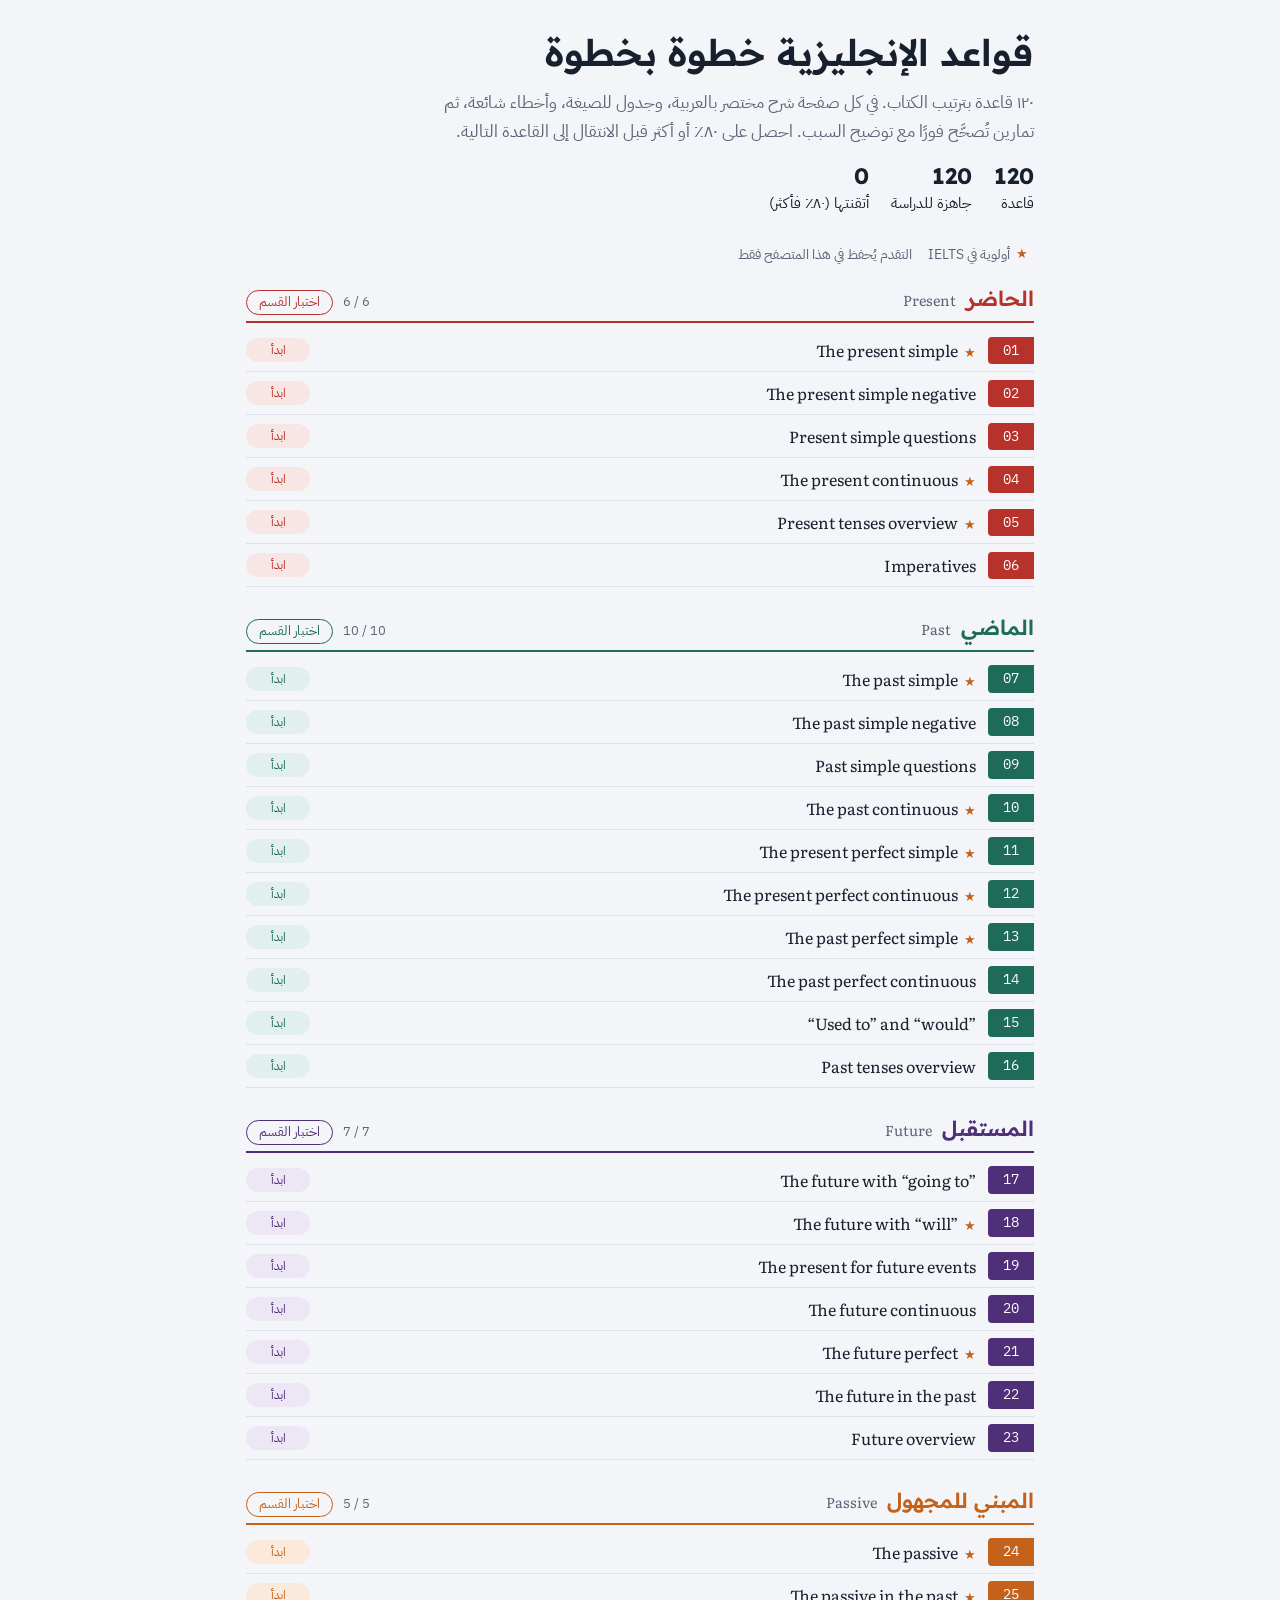
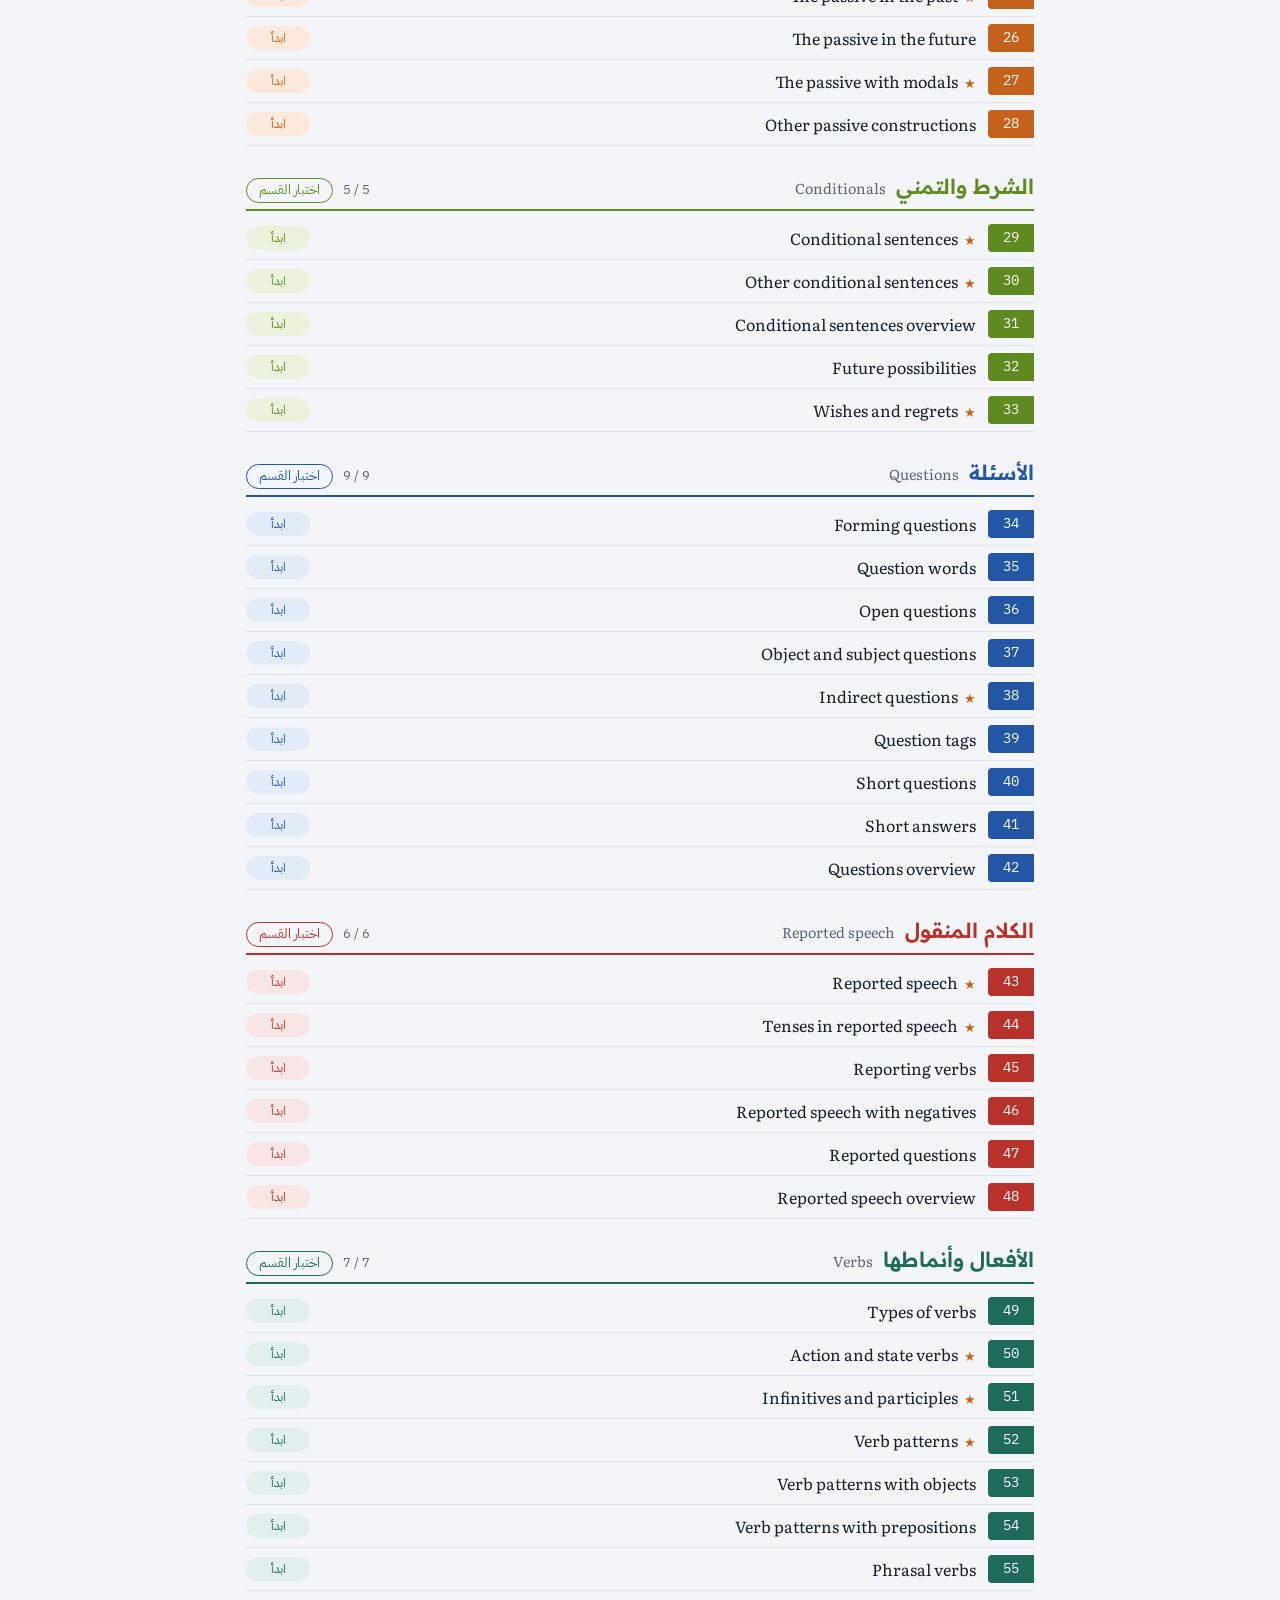
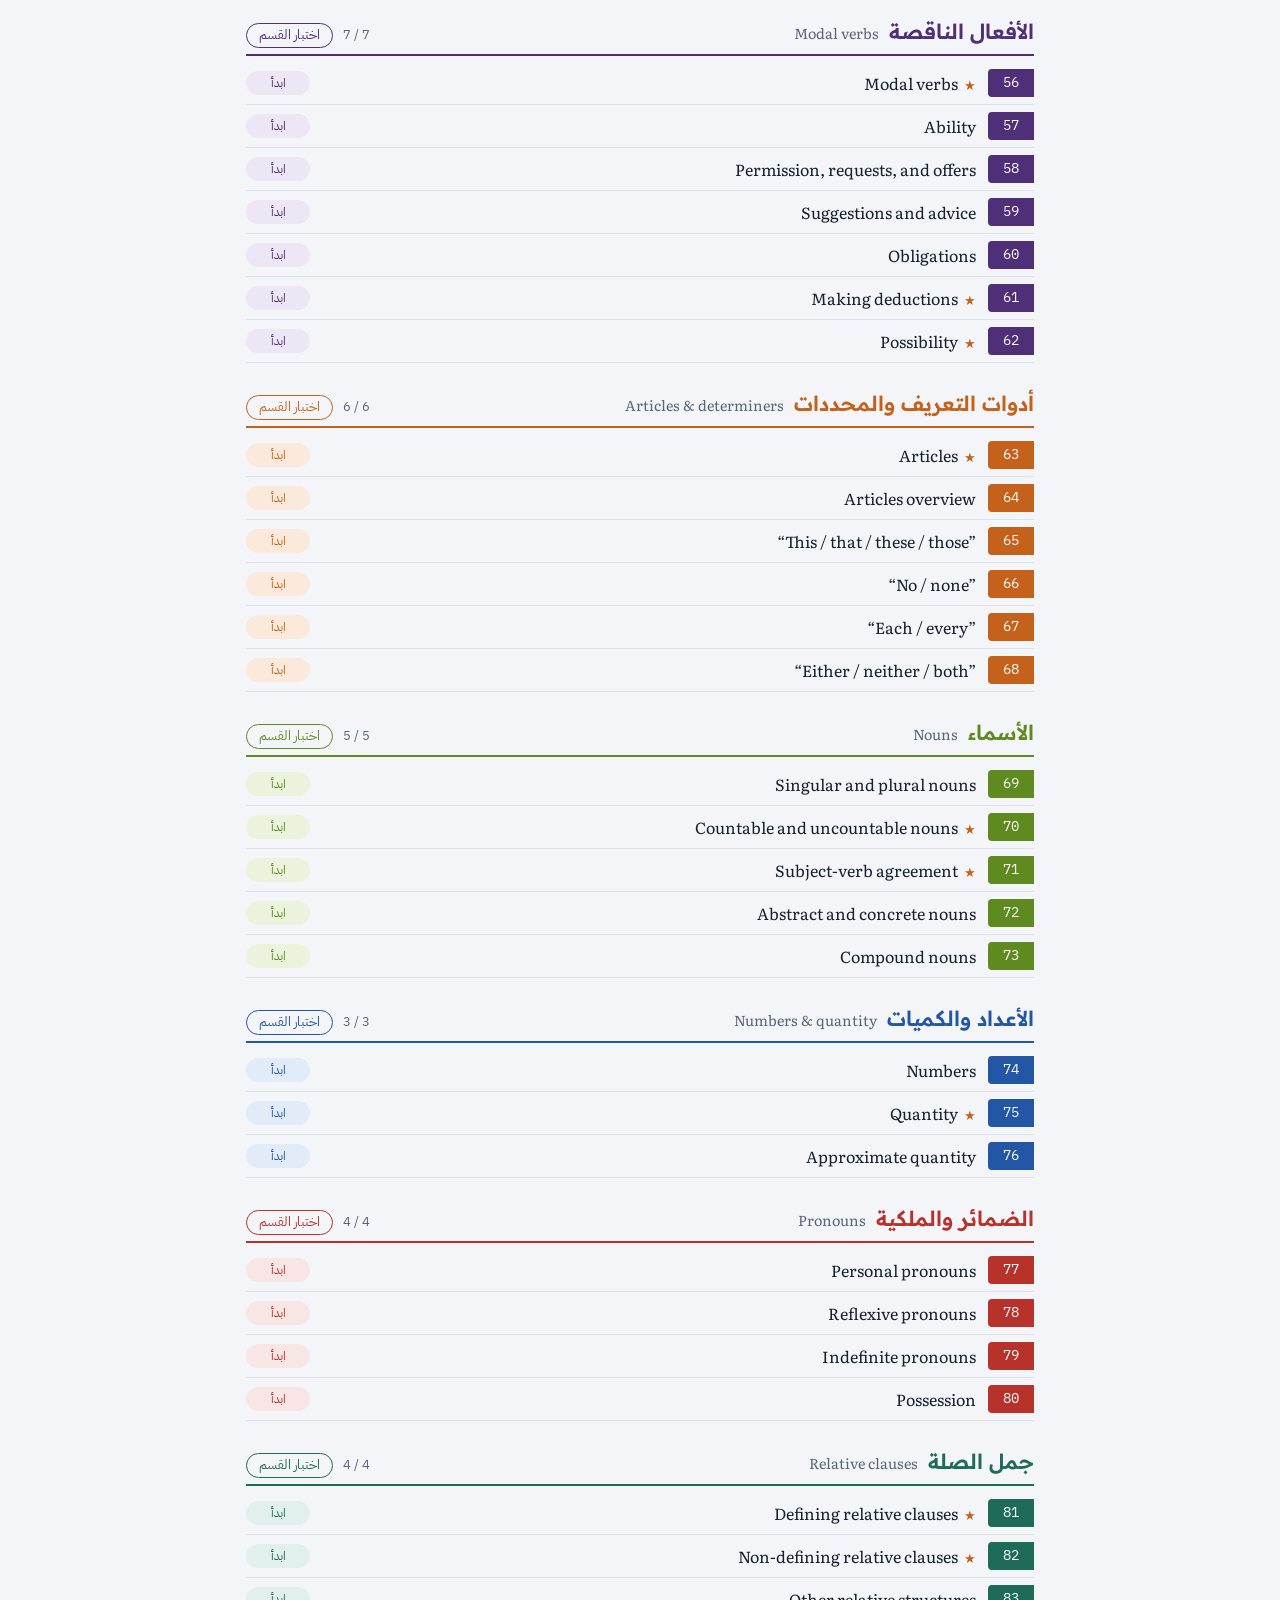
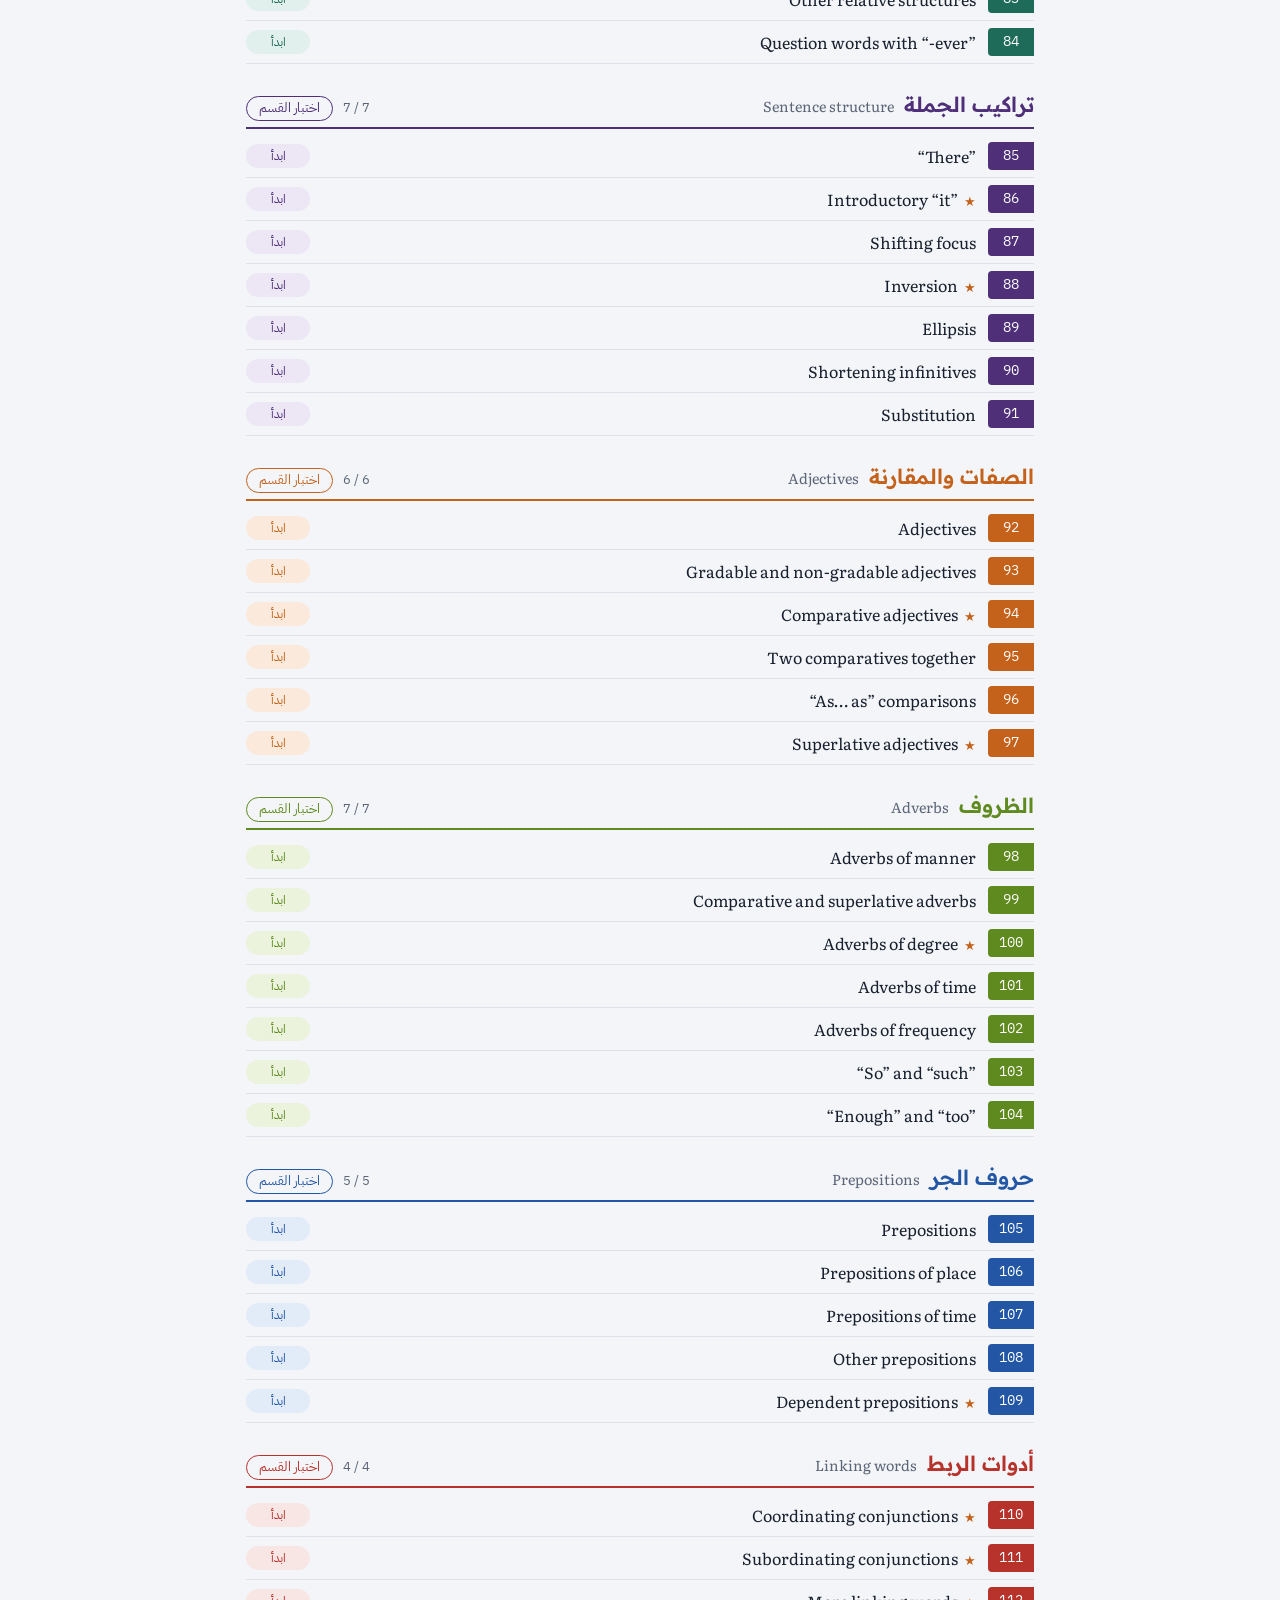
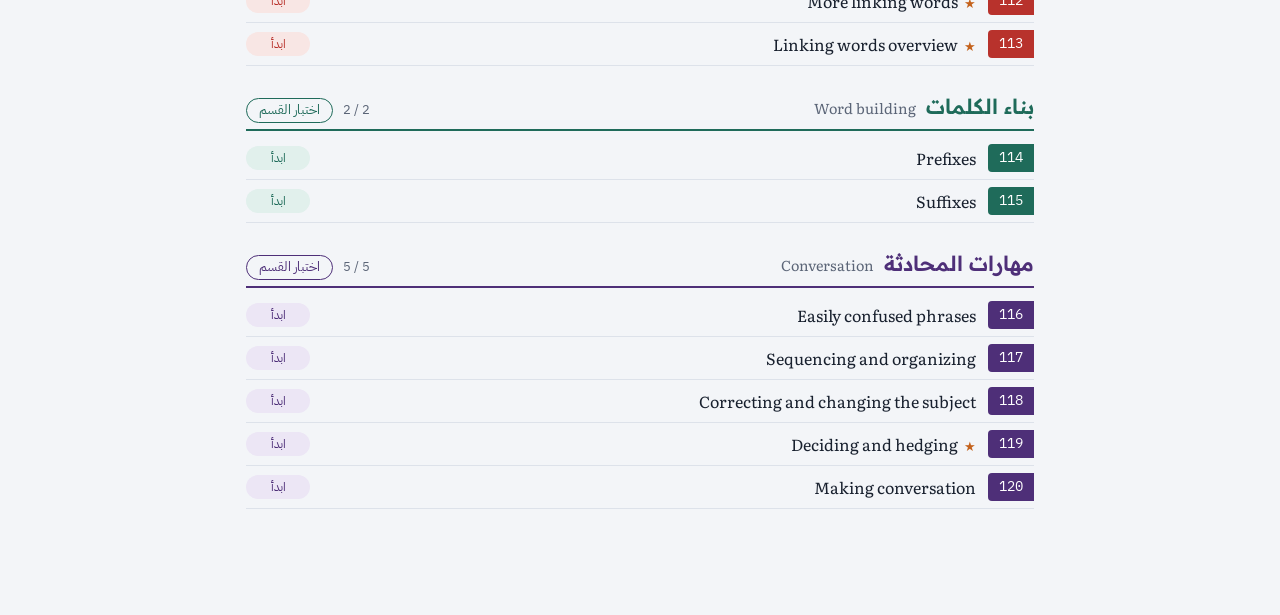
==== index.html @ ecc9dda6 "Add IELTS grammar study site: 120 rules with exercises and section tests Co-Authored-By: Claude Opus" ====
<!doctype html>
<html lang="ar" dir="rtl">
<head>
<meta charset="utf-8">
<meta name="viewport" content="width=device-width, initial-scale=1, viewport-fit=cover">
<title>قواعد الإنجليزية</title>
<link rel="preconnect" href="https://fonts.googleapis.com">
<link rel="preconnect" href="https://fonts.gstatic.com" crossorigin>
<link rel="stylesheet" href="https://fonts.googleapis.com/css2?family=IBM+Plex+Mono:wght@400;500&family=IBM+Plex+Sans+Arabic:wght@400;500;600&family=Literata:opsz,wght@7..72,400;7..72,600&family=Readex+Pro:wght@500;600&display=swap">
<link rel="stylesheet" href="assets/style.css">
<script src="data/catalog.js"></script>
<script src="assets/app.js"></script>
</head>
<body class="c-red">
<main class="wrap">
  <header class="home-head">
    <h1>قواعد الإنجليزية خطوة بخطوة</h1>
    <p class="lead">١٢٠ قاعدة بترتيب الكتاب. في كل صفحة شرح مختصر بالعربية، وجدول للصيغة، وأخطاء شائعة، ثم تمارين تُصحَّح فورًا مع توضيح السبب. احصل على ٨٠٪ أو أكثر قبل الانتقال إلى القاعدة التالية.</p>
    <div class="stats">
      <div><b id="stat-total">120</b>قاعدة</div>
      <div><b id="stat-ready">0</b>جاهزة للدراسة</div>
      <div><b id="stat-done">0</b>أتقنتها (٨٠٪ فأكثر)</div>
    </div>
  </header>
  <div class="legend">
    <span><span class="star">&#9733;</span> أولوية في IELTS</span>
    <span>التقدم يُحفظ في هذا المتصفح فقط</span>
  </div>
  <div id="home-root"></div>
</main>
</body>
</html>
---- assets/style.css ----
/* Layout: right-to-left study notebook — a narrow reading column, colored section tabs like the book's contents page. */
:root {
  --bg: #f3f5f8;
  --paper: #ffffff;
  --ink: #18202e;
  --muted: #5b6577;
  --line: #dde2ea;
  --soft: #eaeef4;

  --red: #b8322c;    --red-soft: #f8e6e4;
  --teal: #1f6b5a;   --teal-soft: #e1f0ec;
  --purple: #4e2f78; --purple-soft: #ece6f5;
  --orange: #c4621c; --orange-soft: #fbeadb;
  --olive: #5f8a1f;  --olive-soft: #ebf3dd;
  --blue: #2357a6;   --blue-soft: #e2ebf8;

  --ok: #1b7f45;   --ok-soft: #e0f3e8;
  --bad: #c0352b;  --bad-soft: #fbe5e2;

  /* token colors inside formulas */
  --tk-s: #2357a6; --tk-a: #c4621c; --tk-v: #1b7f45; --tk-n: #c0352b; --tk-q: #4e2f78;

  --f-ar: "IBM Plex Sans Arabic", "Segoe UI", Tahoma, sans-serif;
  --f-display: "Readex Pro", "IBM Plex Sans Arabic", "Segoe UI", sans-serif;
  --f-en: "Literata", Georgia, "Times New Roman", serif;
  --f-mono: "IBM Plex Mono", Consolas, monospace;

  --sec: var(--red);
  --sec-soft: var(--red-soft);
  --radius: 10px;
}
@media (prefers-color-scheme: dark) {
  :root:not([data-theme="light"]) {
    --bg: #11151c; --paper: #181e28; --ink: #e6eaf1; --muted: #9aa4b5; --line: #2a3240; --soft: #212936;
    --red: #ef7b70; --red-soft: #3a2224;
    --teal: #5cc2a6; --teal-soft: #17302b;
    --purple: #b79ae6; --purple-soft: #2b2340;
    --orange: #f2a065; --orange-soft: #3a2a1c;
    --olive: #a9d46a; --olive-soft: #26321a;
    --blue: #7fa9ec; --blue-soft: #1c2a42;
    --ok: #5fd08f; --ok-soft: #173225; --bad: #f2867b; --bad-soft: #3b2120;
    --tk-s: #7fa9ec; --tk-a: #f2a065; --tk-v: #5fd08f; --tk-n: #f2867b; --tk-q: #b79ae6;
    color-scheme: dark;
  }
}
:root[data-theme="dark"] {
  --bg: #11151c; --paper: #181e28; --ink: #e6eaf1; --muted: #9aa4b5; --line: #2a3240; --soft: #212936;
  --red: #ef7b70; --red-soft: #3a2224;
  --teal: #5cc2a6; --teal-soft: #17302b;
  --purple: #b79ae6; --purple-soft: #2b2340;
  --orange: #f2a065; --orange-soft: #3a2a1c;
  --olive: #a9d46a; --olive-soft: #26321a;
  --blue: #7fa9ec; --blue-soft: #1c2a42;
  --ok: #5fd08f; --ok-soft: #173225; --bad: #f2867b; --bad-soft: #3b2120;
  --tk-s: #7fa9ec; --tk-a: #f2a065; --tk-v: #5fd08f; --tk-n: #f2867b; --tk-q: #b79ae6;
  color-scheme: dark;
}

.c-red    { --sec: var(--red);    --sec-soft: var(--red-soft); }
.c-teal   { --sec: var(--teal);   --sec-soft: var(--teal-soft); }
.c-purple { --sec: var(--purple); --sec-soft: var(--purple-soft); }
.c-orange { --sec: var(--orange); --sec-soft: var(--orange-soft); }
.c-olive  { --sec: var(--olive);  --sec-soft: var(--olive-soft); }
.c-blue   { --sec: var(--blue);   --sec-soft: var(--blue-soft); }

* { box-sizing: border-box; }
html { -webkit-text-size-adjust: 100%; }
body {
  margin: 0;
  background: var(--bg);
  color: var(--ink);
  font-family: var(--f-ar);
  font-size: 17px;
  line-height: 1.75;
}
a { color: var(--sec); }
a:focus-visible, button:focus-visible, input:focus-visible { outline: 3px solid var(--sec); outline-offset: 2px; }

.wrap {
  max-width: 820px;
  margin: 0 auto;
  padding-block: 28px 80px;
  padding-left: max(16px, env(safe-area-inset-left, 0px));
  padding-right: max(16px, env(safe-area-inset-right, 0px));
}

h1, h2, h3 { font-family: var(--f-display); line-height: 1.35; text-wrap: balance; margin: 0; }
h1 { font-size: clamp(1.7rem, 4vw, 2.3rem); font-weight: 600; }
h2 { font-size: 1.3rem; font-weight: 600; }
h3 { font-size: 1.05rem; font-weight: 600; }
p { margin: 0; }

.en { font-family: var(--f-en); direction: ltr; unicode-bidi: isolate; }
.en-block { font-family: var(--f-en); direction: ltr; text-align: left; }

/* ---------- top bar ---------- */
.topbar { display: flex; align-items: center; justify-content: space-between; gap: 12px; flex-wrap: wrap; margin-bottom: 28px; font-size: .92rem; color: var(--muted); }
.topbar a { color: var(--muted); text-decoration: none; }
.topbar a:hover { color: var(--ink); }
.pager { display: flex; gap: 8px; }
.pager a { border: 1px solid var(--line); border-radius: 999px; padding: 4px 14px; background: var(--paper); }
.pager a[aria-disabled="true"] { opacity: .35; pointer-events: none; }

/* ---------- home ---------- */
.home-head { display: grid; gap: 10px; margin-bottom: 26px; }
.home-head .lead { color: var(--muted); max-width: 60ch; }
.stats { display: flex; gap: 22px; flex-wrap: wrap; margin-top: 6px; font-size: .95rem; }
.stats b { font-family: var(--f-display); font-size: 1.4rem; font-variant-numeric: tabular-nums; display: block; line-height: 1.2; }
.legend { display: flex; gap: 16px; flex-wrap: wrap; font-size: .85rem; color: var(--muted); margin-bottom: 18px; }
.legend span { display: inline-flex; align-items: center; gap: 6px; }

.group { margin-bottom: 26px; }
.group-head { display: flex; align-items: baseline; gap: 10px; padding-bottom: 6px; border-bottom: 2px solid var(--sec); margin-bottom: 6px; }
.group-head h2 { color: var(--sec); }
.group-head .en { color: var(--muted); font-size: .9rem; }
.group-head .count { margin-inline-start: auto; font-size: .82rem; color: var(--muted); font-variant-numeric: tabular-nums; }

.rules { list-style: none; margin: 0; padding: 0; }
.rule { display: grid; grid-template-columns: 46px 1fr auto; align-items: center; gap: 12px; padding: 7px 0; border-bottom: 1px solid var(--line); }
.rule .num { background: var(--sec); color: var(--paper); font-family: var(--f-mono); font-size: .85rem; text-align: center; border-radius: 4px 0 0 4px; padding: 2px 0; font-variant-numeric: tabular-nums; }
.rule .name { min-width: 0; direction: ltr; unicode-bidi: isolate; text-align: right; font-family: var(--f-en); font-size: 1rem; }
.rule a.name { color: var(--ink); text-decoration: none; }
.rule a.name:hover { color: var(--sec); }
.rule.locked .name { color: var(--muted); }
.rule.locked .num { opacity: .45; }
.rule .state { font-size: .78rem; white-space: nowrap; min-width: 64px; text-align: center; border-radius: 999px; padding: 1px 10px; }
.state.soon { color: var(--muted); }
.state.todo { background: var(--sec-soft); color: var(--sec); }
.state.done { background: var(--ok-soft); color: var(--ok); font-variant-numeric: tabular-nums; }
.state.mid  { background: var(--orange-soft); color: var(--orange); font-variant-numeric: tabular-nums; }
.star { color: var(--orange); font-size: .8rem; margin-inline-start: 6px; }

/* ---------- lesson ---------- */
.lesson-head { display: grid; gap: 8px; margin-bottom: 28px; }
.tab { display: inline-flex; align-items: stretch; align-self: start; justify-self: start; font-size: .85rem; border-radius: 4px; overflow: hidden; }
.tab .n { background: var(--sec); color: var(--paper); padding: 2px 10px; font-family: var(--f-mono); }
.tab .g { background: var(--sec-soft); color: var(--sec); padding: 2px 10px; }
.lesson-head .en-title { font-family: var(--f-en); font-size: 1.15rem; color: var(--muted); direction: ltr; text-align: right; }

section.block { margin-bottom: 34px; }
section.block > h2 { display: flex; align-items: center; gap: 10px; margin-bottom: 12px; }
section.block > h2::before { content: ""; width: 10px; height: 10px; background: var(--sec); border-radius: 2px; flex: none; }

.idea { font-size: 1.12rem; background: var(--paper); border-inline-start: 4px solid var(--sec); padding: 16px 18px; border-radius: 0 var(--radius) var(--radius) 0; }
.uses { margin: 14px 0 0; padding: 0; list-style: none; display: grid; gap: 8px; }
.uses li { display: grid; grid-template-columns: 22px 1fr; gap: 6px; }
.uses li::before { content: "\2190"; color: var(--sec); font-weight: 700; }
.uses li > div { min-width: 0; }
.uses .en { color: var(--muted); font-size: .95rem; }

/* formula table */
.formula-wrap { overflow-x: auto; background: var(--paper); border: 1px solid var(--line); border-radius: var(--radius); }
.formula { width: 100%; border-collapse: collapse; }
.formula th { font-weight: 600; font-size: .9rem; color: var(--sec); background: var(--sec-soft); text-align: right; padding: 10px 14px; width: 92px; white-space: nowrap; }
.formula td { padding: 10px 14px; font-family: var(--f-en); direction: ltr; text-align: left; font-size: 1.05rem; }
.formula tr + tr th, .formula tr + tr td { border-top: 1px solid var(--line); }
.tk { font-weight: 600; }
.tk-s { color: var(--tk-s); } .tk-a { color: var(--tk-a); } .tk-v { color: var(--tk-v); } .tk-n { color: var(--tk-n); } .tk-q { color: var(--tk-q); }
.tk-x { color: var(--muted); }
.arrow { color: var(--muted); padding: 0 6px; font-family: var(--f-ar); }
.key { display: flex; flex-wrap: wrap; gap: 6px 16px; font-size: .82rem; color: var(--muted); margin-top: 10px; }
.key span::before { content: ""; display: inline-block; width: 9px; height: 9px; border-radius: 2px; margin-inline-end: 6px; background: currentColor; vertical-align: middle; }

.notes { display: grid; gap: 12px; }
.note { background: var(--paper); border: 1px solid var(--line); border-radius: var(--radius); padding: 14px 16px; }
.note h3 { margin-bottom: 4px; color: var(--sec); }
.note .en-block { margin-top: 6px; font-size: .98rem; }

.examples { display: grid; gap: 0; background: var(--paper); border: 1px solid var(--line); border-radius: var(--radius); }
.ex { padding: 10px 16px; display: grid; gap: 2px; }
.ex + .ex { border-top: 1px solid var(--line); }
.ex .en-block { font-size: 1.05rem; }
.ex .ar { color: var(--muted); font-size: .92rem; }

.mistakes { display: grid; gap: 10px; }
.mistake { background: var(--paper); border: 1px solid var(--line); border-radius: var(--radius); padding: 12px 16px; display: grid; gap: 6px; }
.mistake .pair { display: flex; flex-wrap: wrap; gap: 6px 18px; direction: ltr; justify-content: flex-end; font-family: var(--f-en); }
.wrong { color: var(--bad); text-decoration: line-through; text-decoration-thickness: 1.5px; }
.wrong::after { content: " \2717"; text-decoration: none; display: inline-block; margin-left: 4px; }
.right { color: var(--ok); font-weight: 600; }
.right::after { content: " \2713"; display: inline-block; margin-left: 4px; }
.mistake .why { font-size: .93rem; color: var(--muted); }

.ielts { background: var(--blue-soft); color: var(--ink); border-radius: var(--radius); padding: 16px 18px; display: grid; gap: 8px; }
.ielts h2 { color: var(--blue); }
.ielts h2::before { background: var(--blue) !important; }
.ielts .en-block { font-size: .98rem; }

/* ---------- quiz ---------- */
.quiz-head { display: flex; flex-wrap: wrap; align-items: center; gap: 12px; margin-bottom: 14px; }
.quiz-head h2 { margin: 0; }
.scorebar { margin-inline-start: auto; display: flex; align-items: center; gap: 10px; font-size: .9rem; color: var(--muted); font-variant-numeric: tabular-nums; }
.meter { width: 140px; height: 8px; background: var(--soft); border-radius: 999px; overflow: hidden; display: flex; flex-direction: row-reverse; }
.meter i { display: block; height: 100%; }
.meter .m-ok { background: var(--ok); } .meter .m-bad { background: var(--bad); }

.qs { list-style: none; margin: 0; padding: 0; display: grid; gap: 12px; counter-reset: q; }
.q { background: var(--paper); border: 1px solid var(--line); border-radius: var(--radius); padding: 14px 16px; display: grid; gap: 10px; counter-increment: q; }
.q.is-ok { border-color: var(--ok); }
.q.is-bad { border-color: var(--bad); }
.q-top { display: flex; gap: 10px; align-items: baseline; flex-wrap: wrap; }
.q-top::before { content: counter(q); font-family: var(--f-mono); font-size: .8rem; color: var(--muted); min-width: 1.4em; }
.q-type { font-size: .76rem; color: var(--sec); background: var(--sec-soft); border-radius: 999px; padding: 0 10px; }
.q-ask { font-size: .95rem; color: var(--muted); }
.q-text { font-family: var(--f-en); direction: ltr; text-align: left; font-size: 1.1rem; }
.q-text .blank { display: inline-block; min-width: 3.5em; border-bottom: 2px solid var(--sec); }
.opts { display: flex; flex-wrap: wrap; gap: 8px; direction: ltr; justify-content: flex-start; }
.opt { font-family: var(--f-en); font-size: 1rem; background: var(--bg); color: var(--ink); border: 1px solid var(--line); border-radius: 8px; padding: 6px 14px; cursor: pointer; }
.opt:hover:not(:disabled) { border-color: var(--sec); }
.opt.picked-ok { background: var(--ok-soft); border-color: var(--ok); color: var(--ok); font-weight: 600; }
.opt.picked-bad { background: var(--bad-soft); border-color: var(--bad); color: var(--bad); text-decoration: line-through; }
.opt.reveal { border-color: var(--ok); color: var(--ok); }
.opt:disabled { cursor: default; }
.answer-row { display: flex; gap: 8px; flex-wrap: wrap; direction: ltr; }
.answer-row input { flex: 1 1 220px; min-width: 0; font-family: var(--f-en); font-size: 1.05rem; padding: 8px 12px; border: 1px solid var(--line); border-radius: 8px; background: var(--bg); color: var(--ink); }
.answer-row input:disabled { opacity: .85; }
.btn { font-family: var(--f-ar); font-size: .95rem; border: 0; border-radius: 8px; padding: 8px 18px; background: var(--sec); color: var(--paper); cursor: pointer; }
.btn.ghost { background: transparent; color: var(--sec); border: 1px solid var(--sec); }
.btn:disabled { opacity: .4; cursor: default; }
.hint { font-size: .85rem; color: var(--muted); }
.feedback { border-radius: 8px; padding: 10px 14px; font-size: .95rem; display: grid; gap: 4px; }
.feedback.ok { background: var(--ok-soft); }
.feedback.bad { background: var(--bad-soft); }
.feedback .verdict { font-weight: 700; }
.feedback.ok .verdict { color: var(--ok); }
.feedback.bad .verdict { color: var(--bad); }
.feedback .model { direction: ltr; text-align: left; font-family: var(--f-en); }

.quiz-foot { margin-top: 18px; display: flex; flex-wrap: wrap; gap: 10px; align-items: center; }
.result { background: var(--paper); border: 1px solid var(--line); border-radius: var(--radius); padding: 16px 18px; margin-top: 18px; display: grid; gap: 6px; }
.result b { font-family: var(--f-display); font-size: 1.6rem; font-variant-numeric: tabular-nums; }

footer.foot { margin-top: 40px; font-size: .85rem; color: var(--muted); border-top: 1px solid var(--line); padding-top: 14px; }

@media (max-width: 520px) {
  .formula tr { display: grid; }
  .formula th { width: auto; padding: 6px 14px; }
  .formula td { padding: 8px 14px 12px; }
  .formula tr + tr td { border-top: 0; }
  body { font-size: 16px; }
  .rule { grid-template-columns: 40px 1fr auto; gap: 8px; }
  .scorebar { margin-inline-start: 0; width: 100%; }
}
@media (prefers-reduced-motion: no-preference) {
  .q, .opt, .btn { transition: border-color .15s, background-color .15s; }
}

/* ---------- section review ---------- */
.review-link { font-size: .82rem; color: var(--sec); border: 1px solid var(--sec); border-radius: 999px; padding: 0 12px; text-decoration: none; white-space: nowrap; font-variant-numeric: tabular-nums; }
.review-link:hover { background: var(--sec-soft); }
.group-head { flex-wrap: wrap; }
.q-src { margin-inline-start: auto; font-size: .76rem; font-family: var(--f-mono); color: var(--muted); text-decoration: none; border-bottom: 1px dotted var(--muted); }
.q-src:hover { color: var(--sec); border-color: var(--sec); }
.lead-note { color: var(--muted); max-width: 62ch; }
.result .btn { justify-self: start; text-decoration: none; }
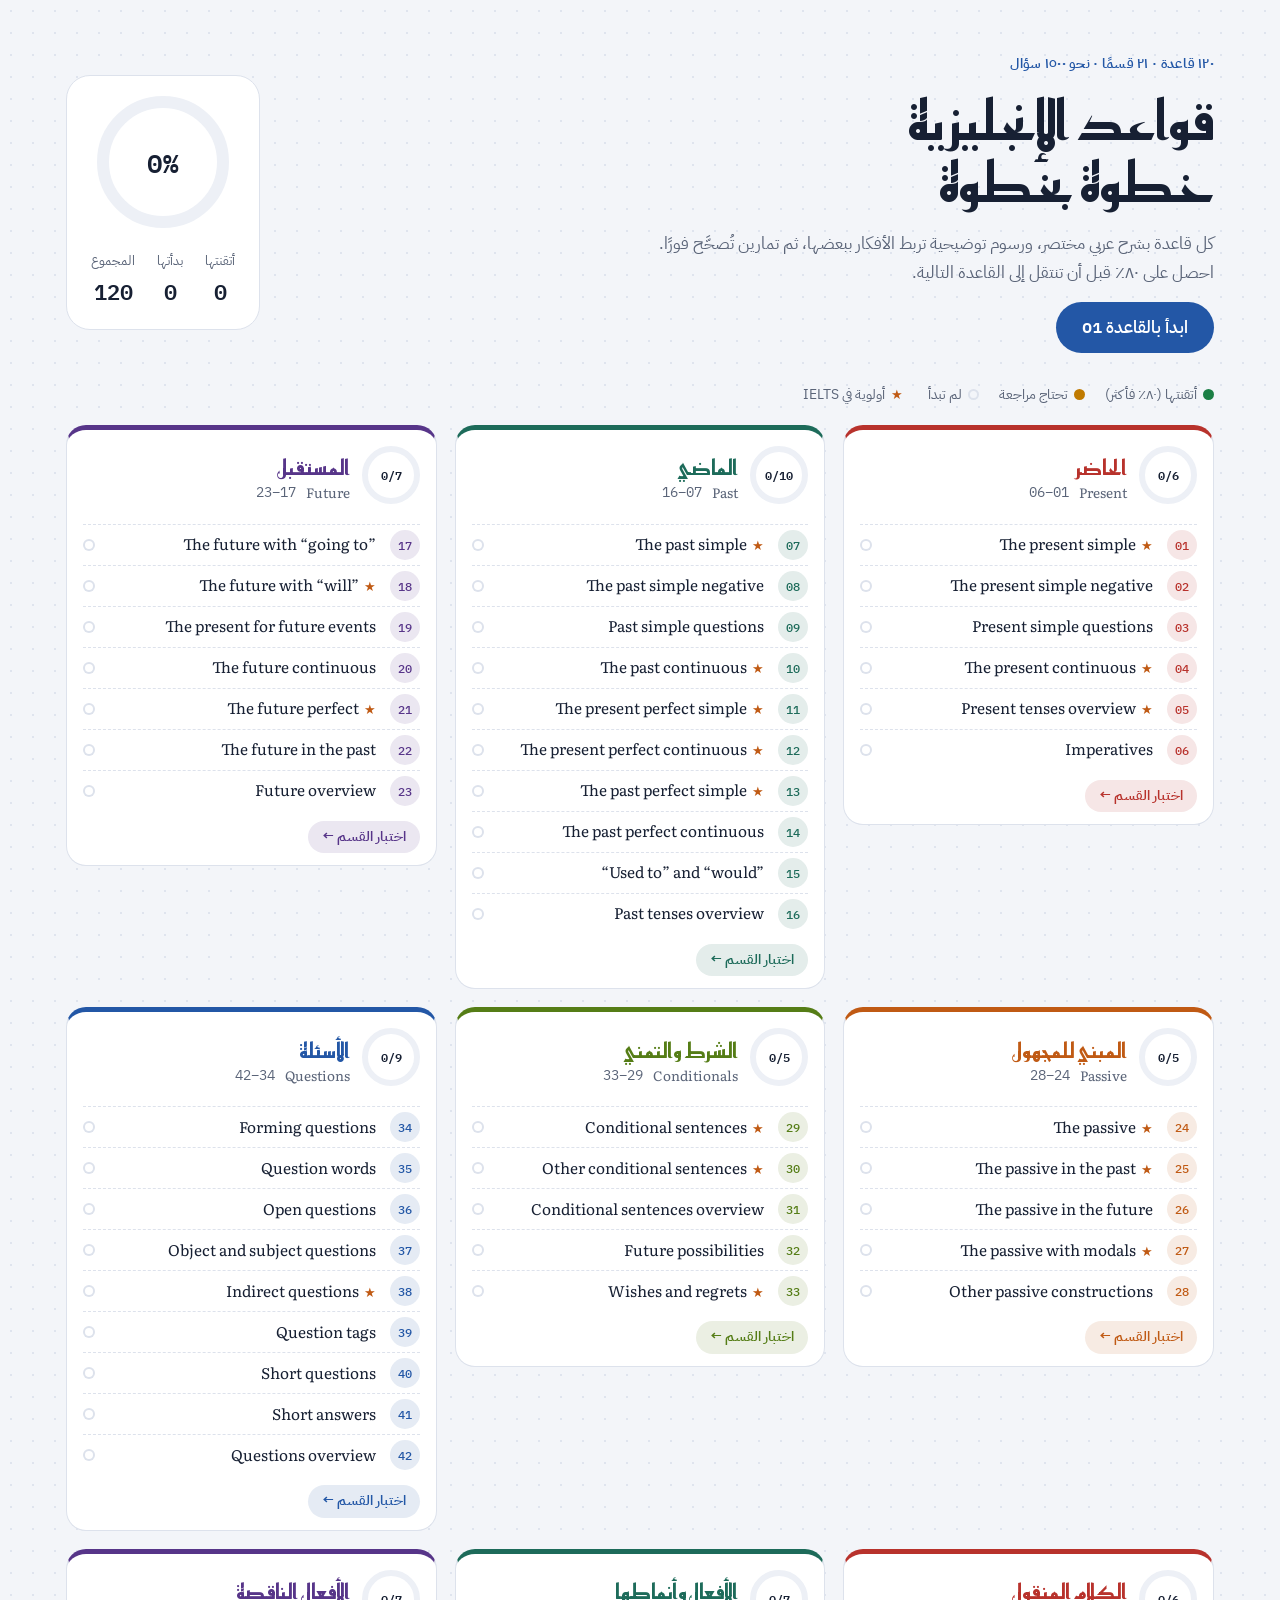
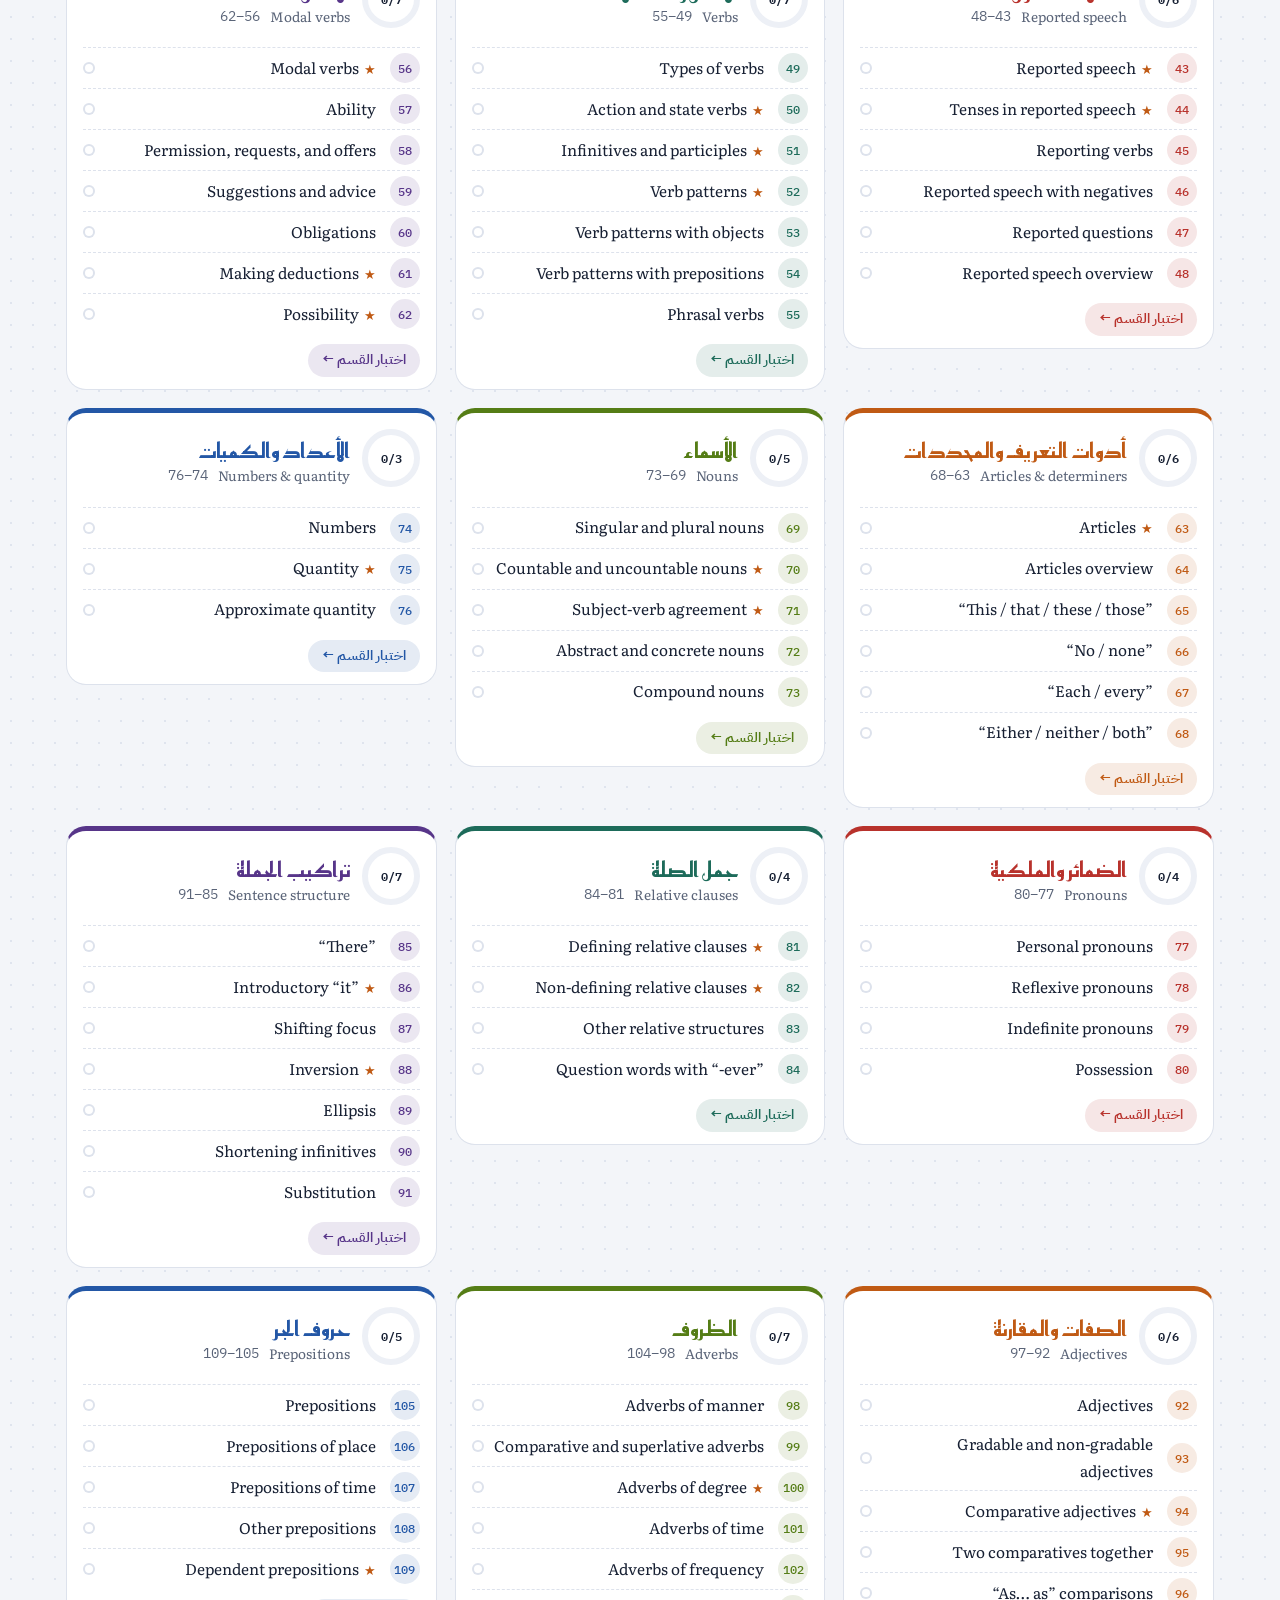
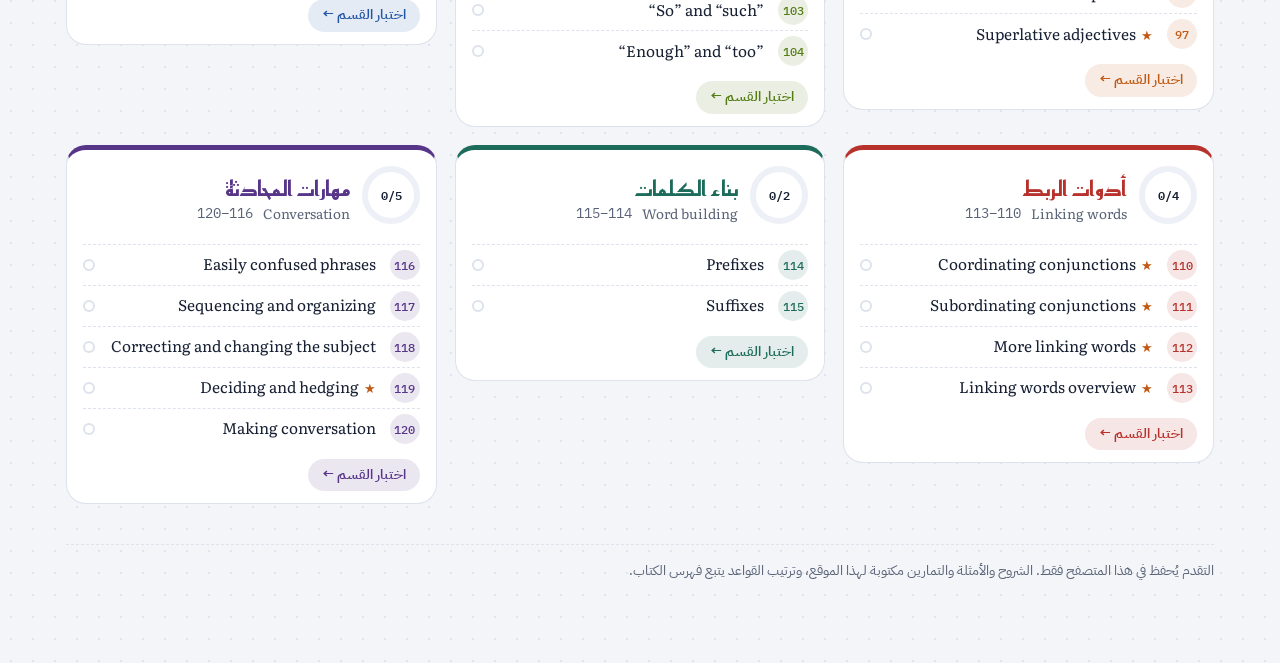
==== commit fc90274e: "Redesign site and add visual diagrams to all 120 rules - New look: dotted study-map paper, Kufi head" ====
--- a/index.html
+++ b/index.html
@@ -6,27 +6,40 @@
 <title>قواعد الإنجليزية</title>
 <link rel="preconnect" href="https://fonts.googleapis.com">
 <link rel="preconnect" href="https://fonts.gstatic.com" crossorigin>
-<link rel="stylesheet" href="https://fonts.googleapis.com/css2?family=IBM+Plex+Mono:wght@400;500&family=IBM+Plex+Sans+Arabic:wght@400;500;600&family=Literata:opsz,wght@7..72,400;7..72,600&family=Readex+Pro:wght@500;600&display=swap">
+<link rel="stylesheet" href="https://fonts.googleapis.com/css2?family=IBM+Plex+Mono:wght@400;500&family=IBM+Plex+Sans+Arabic:wght@400;500;600&family=Literata:opsz,wght@7..72,400;7..72,600&family=Reem+Kufi:wght@500;600;700&display=swap">
 <link rel="stylesheet" href="assets/style.css">
 <script src="data/catalog.js"></script>
 <script src="assets/app.js"></script>
 </head>
-<body class="c-red">
-<main class="wrap">
-  <header class="home-head">
-    <h1>قواعد الإنجليزية خطوة بخطوة</h1>
-    <p class="lead">١٢٠ قاعدة بترتيب الكتاب. في كل صفحة شرح مختصر بالعربية، وجدول للصيغة، وأخطاء شائعة، ثم تمارين تُصحَّح فورًا مع توضيح السبب. احصل على ٨٠٪ أو أكثر قبل الانتقال إلى القاعدة التالية.</p>
-    <div class="stats">
-      <div><b id="stat-total">120</b>قاعدة</div>
-      <div><b id="stat-ready">0</b>جاهزة للدراسة</div>
-      <div><b id="stat-done">0</b>أتقنتها (٨٠٪ فأكثر)</div>
+<body class="c-blue">
+<main class="wrap wide">
+  <header class="hero">
+    <div class="hero-text">
+      <p class="eyebrow">١٢٠ قاعدة · ٢١ قسمًا · نحو ١٥٠٠ سؤال</p>
+      <h1>قواعد الإنجليزية<br>خطوة بخطوة</h1>
+      <p class="lead">كل قاعدة بشرح عربي مختصر، ورسوم توضيحية تربط الأفكار ببعضها، ثم تمارين تُصحَّح فورًا. احصل على ٨٠٪ قبل أن تنتقل إلى القاعدة التالية.</p>
+      <a id="continue-btn" class="btn big" href="unit.html#u1">ابدأ بالقاعدة 01</a>
+    </div>
+    <div class="hero-stats">
+      <div id="hero-ring" class="hero-ring" aria-label="نسبة الإتقان"></div>
+      <dl class="stats">
+        <div><dt>أتقنتها</dt><dd id="stat-done">0</dd></div>
+        <div><dt>بدأتها</dt><dd id="stat-started">0</dd></div>
+        <div><dt>المجموع</dt><dd id="stat-total">120</dd></div>
+      </dl>
     </div>
   </header>
+
   <div class="legend">
+    <span><i class="lg-dot done"></i> أتقنتها (٨٠٪ فأكثر)</span>
+    <span><i class="lg-dot mid"></i> تحتاج مراجعة</span>
+    <span><i class="lg-dot todo"></i> لم تبدأ</span>
     <span><span class="star">&#9733;</span> أولوية في IELTS</span>
-    <span>التقدم يُحفظ في هذا المتصفح فقط</span>
   </div>
-  <div id="home-root"></div>
+
+  <div id="home-root" class="sec-grid"></div>
+
+  <footer class="foot">التقدم يُحفظ في هذا المتصفح فقط. الشروح والأمثلة والتمارين مكتوبة لهذا الموقع، وترتيب القواعد يتبع فهرس الكتاب.</footer>
 </main>
 </body>
 </html>
--- a/assets/style.css
+++ b/assets/style.css
@@ -1,255 +1,448 @@
-/* Layout: right-to-left study notebook — a narrow reading column, colored section tabs like the book's contents page. */
+/* Layout: a study map — dotted-grid paper, a Kufi display face, the book's section colours as the colour code; diagrams in each rule draw with the section colour. */
 :root {
-  --bg: #f3f5f8;
+  --bg: #f3f5f9;
+  --grid: #dfe4ee;
   --paper: #ffffff;
-  --ink: #18202e;
-  --muted: #5b6577;
-  --line: #dde2ea;
-  --soft: #eaeef4;
-
-  --red: #b8322c;    --red-soft: #f8e6e4;
-  --teal: #1f6b5a;   --teal-soft: #e1f0ec;
-  --purple: #4e2f78; --purple-soft: #ece6f5;
-  --orange: #c4621c; --orange-soft: #fbeadb;
-  --olive: #5f8a1f;  --olive-soft: #ebf3dd;
-  --blue: #2357a6;   --blue-soft: #e2ebf8;
-
-  --ok: #1b7f45;   --ok-soft: #e0f3e8;
-  --bad: #c0352b;  --bad-soft: #fbe5e2;
-
-  /* token colors inside formulas */
-  --tk-s: #2357a6; --tk-a: #c4621c; --tk-v: #1b7f45; --tk-n: #c0352b; --tk-q: #4e2f78;
+  --ink: #172033;
+  --muted: #5a6478;
+  --line: #dde2ec;
+  --soft: #edf0f6;
+
+  --red: #b8322c;
+  --teal: #1d6b5a;
+  --purple: #573589;
+  --orange: #c05a14;
+  --olive: #557d16;
+  --blue: #2357a6;
+
+  --ok: #1b7f45;
+  --warn: #c07a00;
+  --bad: #c0352b;
+
+  /* sentence-part colours */
+  --tk-s: #2357a6; --tk-a: #c05a14; --tk-v: #1b7f45; --tk-n: #c0352b; --tk-q: #6b3fa8; --tk-x: #5a6478;
 
   --f-ar: "IBM Plex Sans Arabic", "Segoe UI", Tahoma, sans-serif;
-  --f-display: "Readex Pro", "IBM Plex Sans Arabic", "Segoe UI", sans-serif;
+  --f-display: "Reem Kufi", "IBM Plex Sans Arabic", "Segoe UI", sans-serif;
   --f-en: "Literata", Georgia, "Times New Roman", serif;
   --f-mono: "IBM Plex Mono", Consolas, monospace;
 
-  --sec: var(--red);
-  --sec-soft: var(--red-soft);
-  --radius: 10px;
+  --sec: var(--blue);
+  --alt: var(--orange);
+  --radius: 14px;
 }
 @media (prefers-color-scheme: dark) {
   :root:not([data-theme="light"]) {
-    --bg: #11151c; --paper: #181e28; --ink: #e6eaf1; --muted: #9aa4b5; --line: #2a3240; --soft: #212936;
-    --red: #ef7b70; --red-soft: #3a2224;
-    --teal: #5cc2a6; --teal-soft: #17302b;
-    --purple: #b79ae6; --purple-soft: #2b2340;
-    --orange: #f2a065; --orange-soft: #3a2a1c;
-    --olive: #a9d46a; --olive-soft: #26321a;
-    --blue: #7fa9ec; --blue-soft: #1c2a42;
-    --ok: #5fd08f; --ok-soft: #173225; --bad: #f2867b; --bad-soft: #3b2120;
-    --tk-s: #7fa9ec; --tk-a: #f2a065; --tk-v: #5fd08f; --tk-n: #f2867b; --tk-q: #b79ae6;
+    --bg: #0f131b; --grid: #1c2331; --paper: #161c27; --ink: #e7ebf2; --muted: #9ca6b8; --line: #283142; --soft: #1e2532;
+    --red: #f07d72; --teal: #5cc6a8; --purple: #b99cf0; --orange: #f2a065; --olive: #a7d36a; --blue: #84aef0;
+    --ok: #5fd08f; --warn: #f0c060; --bad: #f2867b;
+    --tk-s: #84aef0; --tk-a: #f2a065; --tk-v: #5fd08f; --tk-n: #f2867b; --tk-q: #c5a6f5; --tk-x: #9ca6b8;
     color-scheme: dark;
   }
 }
 :root[data-theme="dark"] {
-  --bg: #11151c; --paper: #181e28; --ink: #e6eaf1; --muted: #9aa4b5; --line: #2a3240; --soft: #212936;
-  --red: #ef7b70; --red-soft: #3a2224;
-  --teal: #5cc2a6; --teal-soft: #17302b;
-  --purple: #b79ae6; --purple-soft: #2b2340;
-  --orange: #f2a065; --orange-soft: #3a2a1c;
-  --olive: #a9d46a; --olive-soft: #26321a;
-  --blue: #7fa9ec; --blue-soft: #1c2a42;
-  --ok: #5fd08f; --ok-soft: #173225; --bad: #f2867b; --bad-soft: #3b2120;
-  --tk-s: #7fa9ec; --tk-a: #f2a065; --tk-v: #5fd08f; --tk-n: #f2867b; --tk-q: #b79ae6;
+  --bg: #0f131b; --grid: #1c2331; --paper: #161c27; --ink: #e7ebf2; --muted: #9ca6b8; --line: #283142; --soft: #1e2532;
+  --red: #f07d72; --teal: #5cc6a8; --purple: #b99cf0; --orange: #f2a065; --olive: #a7d36a; --blue: #84aef0;
+  --ok: #5fd08f; --warn: #f0c060; --bad: #f2867b;
+  --tk-s: #84aef0; --tk-a: #f2a065; --tk-v: #5fd08f; --tk-n: #f2867b; --tk-q: #c5a6f5; --tk-x: #9ca6b8;
   color-scheme: dark;
 }
 
-.c-red    { --sec: var(--red);    --sec-soft: var(--red-soft); }
-.c-teal   { --sec: var(--teal);   --sec-soft: var(--teal-soft); }
-.c-purple { --sec: var(--purple); --sec-soft: var(--purple-soft); }
-.c-orange { --sec: var(--orange); --sec-soft: var(--orange-soft); }
-.c-olive  { --sec: var(--olive);  --sec-soft: var(--olive-soft); }
-.c-blue   { --sec: var(--blue);   --sec-soft: var(--blue-soft); }
+/* section colour + a contrasting second colour for diagrams */
+.c-red    { --sec: var(--red);    --alt: var(--blue); }
+.c-teal   { --sec: var(--teal);   --alt: var(--orange); }
+.c-purple { --sec: var(--purple); --alt: var(--teal); }
+.c-orange { --sec: var(--orange); --alt: var(--blue); }
+.c-olive  { --sec: var(--olive);  --alt: var(--purple); }
+.c-blue   { --sec: var(--blue);   --alt: var(--orange); }
+.c-red, .c-teal, .c-purple, .c-orange, .c-olive, .c-blue, body {
+  --sec-soft: color-mix(in srgb, var(--sec) 12%, var(--paper));
+  --sec-mid: color-mix(in srgb, var(--sec) 30%, var(--paper));
+  --alt-soft: color-mix(in srgb, var(--alt) 13%, var(--paper));
+}
 
 * { box-sizing: border-box; }
 html { -webkit-text-size-adjust: 100%; }
 body {
   margin: 0;
-  background: var(--bg);
+  background-color: var(--bg);
+  background-image: radial-gradient(var(--grid) 1.1px, transparent 1.2px);
+  background-size: 22px 22px;
   color: var(--ink);
   font-family: var(--f-ar);
   font-size: 17px;
   line-height: 1.75;
 }
 a { color: var(--sec); }
-a:focus-visible, button:focus-visible, input:focus-visible { outline: 3px solid var(--sec); outline-offset: 2px; }
+a:focus-visible, button:focus-visible, input:focus-visible { outline: 3px solid var(--sec); outline-offset: 2px; border-radius: 6px; }
 
 .wrap {
-  max-width: 820px;
+  max-width: 860px;
   margin: 0 auto;
-  padding-block: 28px 80px;
+  padding-block: 26px 80px;
   padding-left: max(16px, env(safe-area-inset-left, 0px));
   padding-right: max(16px, env(safe-area-inset-right, 0px));
 }
-
-h1, h2, h3 { font-family: var(--f-display); line-height: 1.35; text-wrap: balance; margin: 0; }
-h1 { font-size: clamp(1.7rem, 4vw, 2.3rem); font-weight: 600; }
-h2 { font-size: 1.3rem; font-weight: 600; }
-h3 { font-size: 1.05rem; font-weight: 600; }
+.wrap.wide { max-width: 1180px; }
+
+h1, h2, h3 { font-family: var(--f-display); line-height: 1.3; text-wrap: balance; margin: 0; font-weight: 600; }
+h1 { font-size: clamp(1.8rem, 4.4vw, 2.6rem); }
+h2 { font-size: 1.35rem; }
+h3 { font-size: 1.05rem; }
 p { margin: 0; }
 
-.en { font-family: var(--f-en); direction: ltr; unicode-bidi: isolate; }
+.en { font-family: var(--f-en); unicode-bidi: isolate; }
 .en-block { font-family: var(--f-en); direction: ltr; text-align: left; }
 
-/* ---------- top bar ---------- */
-.topbar { display: flex; align-items: center; justify-content: space-between; gap: 12px; flex-wrap: wrap; margin-bottom: 28px; font-size: .92rem; color: var(--muted); }
+.btn { display: inline-flex; align-items: center; gap: 8px; font-family: var(--f-ar); font-size: .95rem; font-weight: 600; border: 0; border-radius: 999px; padding: 8px 20px; background: var(--sec); color: var(--paper); cursor: pointer; text-decoration: none; }
+.btn.ghost { background: transparent; color: var(--sec); box-shadow: inset 0 0 0 1.5px var(--sec); }
+.btn.big { font-size: 1.05rem; padding: 11px 26px; }
+.btn:disabled { opacity: .4; cursor: default; }
+
+/* ===================== HOME ===================== */
+.hero { display: grid; grid-template-columns: 1fr auto; gap: 28px; align-items: center; padding: 26px 0 30px; }
+.hero-text { display: grid; gap: 14px; justify-items: start; min-width: 0; }
+.eyebrow { font-size: .85rem; letter-spacing: .02em; color: var(--sec); font-weight: 600; }
+.hero h1 { font-size: clamp(2.1rem, 6vw, 3.4rem); line-height: 1.15; }
+.lead { color: var(--muted); max-width: 58ch; font-size: 1.05rem; }
+.hero-stats { display: grid; justify-items: center; gap: 12px; background: var(--paper); border: 1px solid var(--line); border-radius: 24px; padding: 20px 24px; }
+.hero-ring .ring-fg { stroke: var(--sec); }
+.hero-ring .ring-txt { font: 600 26px var(--f-mono); }
+.stats { display: flex; gap: 22px; margin: 0; }
+.stats div { text-align: center; }
+.stats dt { font-size: .8rem; color: var(--muted); }
+.stats dd { margin: 0; font: 600 1.35rem var(--f-mono); font-variant-numeric: tabular-nums; }
+
+.ring-bg { fill: none; stroke: var(--soft); }
+.ring-fg { fill: none; stroke: var(--sec); stroke-linecap: round; transition: stroke-dashoffset .6s ease; }
+.ring-txt { fill: var(--ink); font: 600 13px var(--f-mono); }
+
+.legend { display: flex; flex-wrap: wrap; gap: 8px 20px; font-size: .85rem; color: var(--muted); margin-bottom: 18px; }
+.legend > span { display: inline-flex; align-items: center; gap: 6px; }
+.lg-dot { width: 11px; height: 11px; border-radius: 50%; display: inline-block; }
+.lg-dot.done { background: var(--ok); } .lg-dot.mid { background: var(--warn); } .lg-dot.todo { box-shadow: inset 0 0 0 2px var(--line); }
+
+.sec-grid { display: grid; grid-template-columns: repeat(auto-fill, minmax(min(100%, 330px), 1fr)); gap: 18px; align-items: start; }
+.sec-card { margin: 0; background: var(--paper); border: 1px solid var(--line); border-radius: 20px; padding: 16px 16px 12px; border-top: 5px solid var(--sec); display: grid; gap: 10px; }
+.sec-head { display: flex; align-items: center; gap: 12px; }
+.sec-ring { flex: none; }
+.sec-ring .ring-txt { font-size: 12px; }
+.sec-titles { min-width: 0; }
+.sec-titles h2 { color: var(--sec); font-size: 1.3rem; }
+.sec-meta { display: flex; gap: 10px; font-size: .85rem; color: var(--muted); }
+.sec-meta .range { font-family: var(--f-mono); font-variant-numeric: tabular-nums; }
+
+.rules { list-style: none; margin: 0; padding: 0; }
+.rule { display: grid; grid-template-columns: 34px 1fr auto; align-items: center; gap: 10px; padding: 5px 0; border-top: 1px dashed var(--line); }
+.rule .num { font: 500 .78rem var(--f-mono); color: var(--sec); background: var(--sec-soft); border-radius: 50%; width: 30px; height: 30px; display: grid; place-items: center; font-variant-numeric: tabular-nums; }
+.rule .name { min-width: 0; direction: ltr; unicode-bidi: isolate; text-align: right; font-family: var(--f-en); font-size: .96rem; color: var(--ink); text-decoration: none; }
+.rule .name:hover { color: var(--sec); }
+.star { color: var(--orange); font-size: .8rem; margin-inline-start: 5px; }
+.state { font: 500 .74rem var(--f-mono); min-width: 12px; text-align: center; border-radius: 999px; font-variant-numeric: tabular-nums; }
+.state.todo { width: 12px; height: 12px; box-shadow: inset 0 0 0 2px var(--line); }
+.state.done { background: color-mix(in srgb, var(--ok) 15%, var(--paper)); color: var(--ok); padding: 0 8px; }
+.state.mid { background: color-mix(in srgb, var(--warn) 18%, var(--paper)); color: var(--warn); padding: 0 8px; }
+.review-link { justify-self: start; font-size: .88rem; font-weight: 600; color: var(--sec); text-decoration: none; padding: 4px 14px; border-radius: 999px; background: var(--sec-soft); }
+.review-link:hover { background: var(--sec-mid); }
+
+/* ===================== RULE PAGE ===================== */
+.topbar { display: flex; align-items: center; justify-content: space-between; gap: 12px; flex-wrap: wrap; margin-bottom: 22px; font-size: .92rem; }
 .topbar a { color: var(--muted); text-decoration: none; }
 .topbar a:hover { color: var(--ink); }
 .pager { display: flex; gap: 8px; }
 .pager a { border: 1px solid var(--line); border-radius: 999px; padding: 4px 14px; background: var(--paper); }
 .pager a[aria-disabled="true"] { opacity: .35; pointer-events: none; }
 
-/* ---------- home ---------- */
-.home-head { display: grid; gap: 10px; margin-bottom: 26px; }
-.home-head .lead { color: var(--muted); max-width: 60ch; }
-.stats { display: flex; gap: 22px; flex-wrap: wrap; margin-top: 6px; font-size: .95rem; }
-.stats b { font-family: var(--f-display); font-size: 1.4rem; font-variant-numeric: tabular-nums; display: block; line-height: 1.2; }
-.legend { display: flex; gap: 16px; flex-wrap: wrap; font-size: .85rem; color: var(--muted); margin-bottom: 18px; }
-.legend span { display: inline-flex; align-items: center; gap: 6px; }
-
-.group { margin-bottom: 26px; }
-.group-head { display: flex; align-items: baseline; gap: 10px; padding-bottom: 6px; border-bottom: 2px solid var(--sec); margin-bottom: 6px; }
-.group-head h2 { color: var(--sec); }
-.group-head .en { color: var(--muted); font-size: .9rem; }
-.group-head .count { margin-inline-start: auto; font-size: .82rem; color: var(--muted); font-variant-numeric: tabular-nums; }
-
-.rules { list-style: none; margin: 0; padding: 0; }
-.rule { display: grid; grid-template-columns: 46px 1fr auto; align-items: center; gap: 12px; padding: 7px 0; border-bottom: 1px solid var(--line); }
-.rule .num { background: var(--sec); color: var(--paper); font-family: var(--f-mono); font-size: .85rem; text-align: center; border-radius: 4px 0 0 4px; padding: 2px 0; font-variant-numeric: tabular-nums; }
-.rule .name { min-width: 0; direction: ltr; unicode-bidi: isolate; text-align: right; font-family: var(--f-en); font-size: 1rem; }
-.rule a.name { color: var(--ink); text-decoration: none; }
-.rule a.name:hover { color: var(--sec); }
-.rule.locked .name { color: var(--muted); }
-.rule.locked .num { opacity: .45; }
-.rule .state { font-size: .78rem; white-space: nowrap; min-width: 64px; text-align: center; border-radius: 999px; padding: 1px 10px; }
-.state.soon { color: var(--muted); }
-.state.todo { background: var(--sec-soft); color: var(--sec); }
-.state.done { background: var(--ok-soft); color: var(--ok); font-variant-numeric: tabular-nums; }
-.state.mid  { background: var(--orange-soft); color: var(--orange); font-variant-numeric: tabular-nums; }
-.star { color: var(--orange); font-size: .8rem; margin-inline-start: 6px; }
-
-/* ---------- lesson ---------- */
-.lesson-head { display: grid; gap: 8px; margin-bottom: 28px; }
-.tab { display: inline-flex; align-items: stretch; align-self: start; justify-self: start; font-size: .85rem; border-radius: 4px; overflow: hidden; }
-.tab .n { background: var(--sec); color: var(--paper); padding: 2px 10px; font-family: var(--f-mono); }
-.tab .g { background: var(--sec-soft); color: var(--sec); padding: 2px 10px; }
-.lesson-head .en-title { font-family: var(--f-en); font-size: 1.15rem; color: var(--muted); direction: ltr; text-align: right; }
-
-section.block { margin-bottom: 34px; }
-section.block > h2 { display: flex; align-items: center; gap: 10px; margin-bottom: 12px; }
-section.block > h2::before { content: ""; width: 10px; height: 10px; background: var(--sec); border-radius: 2px; flex: none; }
-
-.idea { font-size: 1.12rem; background: var(--paper); border-inline-start: 4px solid var(--sec); padding: 16px 18px; border-radius: 0 var(--radius) var(--radius) 0; }
-.uses { margin: 14px 0 0; padding: 0; list-style: none; display: grid; gap: 8px; }
-.uses li { display: grid; grid-template-columns: 22px 1fr; gap: 6px; }
-.uses li::before { content: "\2190"; color: var(--sec); font-weight: 700; }
+.lesson-head { display: grid; grid-template-columns: auto 1fr; gap: 6px 20px; align-items: center; margin-bottom: 30px; }
+.roundel { width: 92px; height: 92px; border-radius: 50%; background: var(--sec); color: var(--paper); display: grid; place-items: center; box-shadow: 0 0 0 7px var(--sec-soft), 0 0 0 8px var(--sec-mid); }
+.roundel .rn { font: 600 2rem var(--f-mono); font-variant-numeric: tabular-nums; }
+.lh-text { min-width: 0; display: grid; gap: 4px; }
+.lh-sec { font-size: .88rem; color: var(--sec); font-weight: 600; }
+.lesson-head .en-title { font-family: var(--f-en); font-size: 1.12rem; color: var(--muted); text-align: right; }
+.sib { grid-column: 1 / -1; display: flex; flex-wrap: wrap; gap: 6px; margin-top: 14px; align-items: center; }
+.sib::before { content: "قواعد القسم:"; font-size: .8rem; color: var(--muted); margin-inline-end: 4px; }
+.sib-dot { width: 34px; height: 34px; border-radius: 50%; display: grid; place-items: center; font: 500 .75rem var(--f-mono); text-decoration: none; color: var(--muted); background: var(--paper); box-shadow: inset 0 0 0 1.5px var(--line); }
+.sib-dot.ok { color: var(--ok); box-shadow: inset 0 0 0 2px var(--ok); }
+.sib-dot.mid { color: var(--warn); box-shadow: inset 0 0 0 2px var(--warn); }
+.sib-dot.cur { background: var(--sec); color: var(--paper); box-shadow: 0 0 0 3px var(--sec-mid); }
+
+/* review page header */
+.tab { display: inline-flex; align-items: stretch; justify-self: start; font-size: .85rem; border-radius: 999px; overflow: hidden; }
+.tab .n { background: var(--sec); color: var(--paper); padding: 2px 12px; font-family: var(--f-mono); }
+.tab .g { background: var(--sec-soft); color: var(--sec); padding: 2px 12px; }
+.lead-note { color: var(--muted); max-width: 62ch; grid-column: 1 / -1; }
+.lesson-head:has(.tab) { grid-template-columns: 1fr; }
+
+section.block { margin-bottom: 38px; }
+section.block > h2 { display: flex; align-items: center; gap: 10px; margin-bottom: 14px; }
+section.block > h2::before { content: ""; width: 14px; height: 14px; border-radius: 50%; background: var(--sec); box-shadow: 0 0 0 4px var(--sec-soft); flex: none; }
+
+.idea { font-size: 1.12rem; background: var(--paper); border: 1px solid var(--line); border-inline-start: 5px solid var(--sec); padding: 16px 20px; border-radius: var(--radius); }
+.uses { margin: 14px 0 0; padding: 0; list-style: none; display: grid; gap: 10px; grid-template-columns: repeat(auto-fit, minmax(240px, 1fr)); }
+.uses li { background: var(--paper); border: 1px solid var(--line); border-radius: var(--radius); padding: 10px 14px; position: relative; padding-inline-start: 34px; }
+.uses li::before { content: ""; position: absolute; inset-inline-start: 13px; top: 18px; width: 10px; height: 10px; border-radius: 50%; background: var(--sec); }
 .uses li > div { min-width: 0; }
-.uses .en { color: var(--muted); font-size: .95rem; }
-
-/* formula table */
+.use-ex { display: block; color: var(--muted); font-size: .95rem; text-align: left; }
+
+/* formula as sentence bricks */
 .formula-wrap { overflow-x: auto; background: var(--paper); border: 1px solid var(--line); border-radius: var(--radius); }
 .formula { width: 100%; border-collapse: collapse; }
-.formula th { font-weight: 600; font-size: .9rem; color: var(--sec); background: var(--sec-soft); text-align: right; padding: 10px 14px; width: 92px; white-space: nowrap; }
-.formula td { padding: 10px 14px; font-family: var(--f-en); direction: ltr; text-align: left; font-size: 1.05rem; }
+.formula th { font-weight: 600; font-size: .88rem; color: var(--sec); background: var(--sec-soft); text-align: right; padding: 12px 14px; width: 100px; white-space: nowrap; }
+.formula td { padding: 12px 14px; font-family: var(--f-en); direction: ltr; text-align: left; font-size: 1.05rem; line-height: 2.2; }
 .formula tr + tr th, .formula tr + tr td { border-top: 1px solid var(--line); }
+.formula .tk { padding: 3px 9px; border-radius: 8px; margin: 0 1px; background: color-mix(in srgb, currentColor 11%, transparent); box-shadow: inset 0 -2px 0 color-mix(in srgb, currentColor 35%, transparent); }
 .tk { font-weight: 600; }
 .tk-s { color: var(--tk-s); } .tk-a { color: var(--tk-a); } .tk-v { color: var(--tk-v); } .tk-n { color: var(--tk-n); } .tk-q { color: var(--tk-q); }
-.tk-x { color: var(--muted); }
-.arrow { color: var(--muted); padding: 0 6px; font-family: var(--f-ar); }
+.tk-x { color: var(--tk-x); font-weight: 500; }
 .key { display: flex; flex-wrap: wrap; gap: 6px 16px; font-size: .82rem; color: var(--muted); margin-top: 10px; }
-.key span::before { content: ""; display: inline-block; width: 9px; height: 9px; border-radius: 2px; margin-inline-end: 6px; background: currentColor; vertical-align: middle; }
-
-.notes { display: grid; gap: 12px; }
-.note { background: var(--paper); border: 1px solid var(--line); border-radius: var(--radius); padding: 14px 16px; }
+.key span::before { content: ""; display: inline-block; width: 10px; height: 10px; border-radius: 50%; margin-inline-end: 6px; background: currentColor; vertical-align: middle; }
+
+.notes { display: grid; gap: 12px; grid-template-columns: repeat(auto-fit, minmax(300px, 1fr)); }
+.note { background: var(--paper); border: 1px solid var(--line); border-radius: var(--radius); padding: 14px 16px; min-width: 0; }
 .note h3 { margin-bottom: 4px; color: var(--sec); }
-.note .en-block { margin-top: 6px; font-size: .98rem; }
-
-.examples { display: grid; gap: 0; background: var(--paper); border: 1px solid var(--line); border-radius: var(--radius); }
+.note .en-block { margin-top: 8px; font-size: .98rem; background: var(--soft); border-radius: 10px; padding: 6px 10px; }
+
+.examples { display: grid; background: var(--paper); border: 1px solid var(--line); border-radius: var(--radius); }
 .ex { padding: 10px 16px; display: grid; gap: 2px; }
-.ex + .ex { border-top: 1px solid var(--line); }
+.ex + .ex { border-top: 1px dashed var(--line); }
 .ex .en-block { font-size: 1.05rem; }
 .ex .ar { color: var(--muted); font-size: .92rem; }
 
 .mistakes { display: grid; gap: 10px; }
 .mistake { background: var(--paper); border: 1px solid var(--line); border-radius: var(--radius); padding: 12px 16px; display: grid; gap: 6px; }
-.mistake .pair { display: flex; flex-wrap: wrap; gap: 6px 18px; direction: ltr; justify-content: flex-end; font-family: var(--f-en); }
+.mistake .pair { display: flex; flex-wrap: wrap; gap: 6px 14px; direction: ltr; justify-content: flex-end; align-items: center; font-family: var(--f-en); }
+.mistake .pair .wrong + .right::before { content: "\2192"; color: var(--muted); margin-right: 10px; font-weight: 400; }
 .wrong { color: var(--bad); text-decoration: line-through; text-decoration-thickness: 1.5px; }
-.wrong::after { content: " \2717"; text-decoration: none; display: inline-block; margin-left: 4px; }
 .right { color: var(--ok); font-weight: 600; }
-.right::after { content: " \2713"; display: inline-block; margin-left: 4px; }
 .mistake .why { font-size: .93rem; color: var(--muted); }
 
-.ielts { background: var(--blue-soft); color: var(--ink); border-radius: var(--radius); padding: 16px 18px; display: grid; gap: 8px; }
-.ielts h2 { color: var(--blue); }
-.ielts h2::before { background: var(--blue) !important; }
+.ielts { background: color-mix(in srgb, var(--blue) 10%, var(--paper)); border: 1px solid color-mix(in srgb, var(--blue) 25%, var(--paper)); border-radius: var(--radius); padding: 18px 20px; display: grid; gap: 8px; }
+.ielts > h2 { color: var(--blue); margin-bottom: 4px !important; }
+.ielts > h2::before { background: var(--blue) !important; box-shadow: 0 0 0 4px color-mix(in srgb, var(--blue) 18%, var(--paper)) !important; }
 .ielts .en-block { font-size: .98rem; }
 
-/* ---------- quiz ---------- */
+/* ===================== DIAGRAMS ===================== */
+.visuals { display: grid; gap: 16px; }
+.visuals > h2 { margin-bottom: 0 !important; }
+.viz { margin: 0; background: var(--paper); border: 1px solid var(--line); border-radius: 20px; padding: 16px 18px 14px; display: grid; gap: 10px; min-width: 0; container-type: inline-size; }
+.viz-title { font-family: var(--f-display); font-weight: 600; font-size: 1.02rem; color: var(--ink); }
+.viz-body { min-width: 0; position: relative; }
+.viz-cap { font-size: .92rem; color: var(--muted); border-top: 1px dashed var(--line); padding-top: 8px; }
+.ah { fill: var(--muted); }
+
+/* timeline */
+.tl { overflow: hidden; }
+.tl-svg { display: block; max-width: 100%; height: auto; }
+.tl-axis { stroke: var(--ink); stroke-width: 2; }
+.tl-axis + * { }
+.tl-now { stroke: var(--sec); stroke-width: 1.5; stroke-dasharray: 3 4; opacity: .7; }
+.tl-nowdot { fill: var(--sec); }
+.tl-guide { stroke: var(--line); stroke-width: 1.2; stroke-dasharray: 2 4; }
+.tl-label { font-size: 13.5px; fill: var(--ink); paint-order: stroke; stroke: var(--paper); stroke-width: 5px; stroke-linejoin: round; }
+.tl-label.en { font-family: var(--f-en); font-style: italic; }
+.tl-label.ar { font-family: var(--f-ar); }
+.tl-label.axis { fill: var(--muted); font-size: 13px; font-style: normal; }
+.tl-label.axis.now { fill: var(--sec); font-weight: 600; }
+.tl-label.tl-main { fill: var(--sec); }
+.tl-label.tl-alt { fill: var(--alt); }
+.tl-label.tl-muted { fill: var(--muted); }
+.tl-dot.tl-main { fill: var(--sec); } .tl-dot.tl-alt { fill: var(--alt); } .tl-dot.tl-muted { fill: var(--muted); }
+.tl-span.tl-main { fill: var(--sec); } .tl-span.tl-alt { fill: var(--alt); } .tl-span.tl-muted { fill: var(--muted); opacity: .6; }
+.tl-thread { stroke-width: 2; stroke-dasharray: 1 5; stroke-linecap: round; }
+.tl-thread.tl-main { stroke: var(--sec); } .tl-thread.tl-alt { stroke: var(--alt); } .tl-thread.tl-muted { stroke: var(--muted); }
+.tl-arc { fill: none; stroke-width: 2; }
+.tl-arc.tl-main { stroke: var(--sec); } .tl-arc.tl-alt { stroke: var(--alt); } .tl-arc.tl-muted { stroke: var(--muted); }
+
+/* transform: words moving between sentences */
+.tf { display: grid; }
+.tf-row { display: grid; gap: 4px; justify-items: stretch; }
+.tf-label { font-size: .82rem; color: var(--muted); }
+.tf-words { display: flex; flex-wrap: wrap; gap: 8px; font-family: var(--f-en); font-size: 1.08rem; }
+.tf-words .w { padding: 3px 10px; border-radius: 10px; background: var(--soft); color: var(--ink); font-weight: 500; position: relative; z-index: 1; }
+.tf-words .w.tk { background: color-mix(in srgb, currentColor 12%, var(--paper)); box-shadow: inset 0 0 0 1.5px color-mix(in srgb, currentColor 40%, transparent); font-weight: 600; }
+.tf-words .w-add { box-shadow: inset 0 0 0 2px currentColor !important; border-style: dashed; outline: 2px dashed currentColor; outline-offset: 2px; }
+.tf-words .w-del { text-decoration: line-through; opacity: .55; }
+.tf-gap { height: 52px; position: relative; }
+.tf-gap-label { position: absolute; inset-inline-start: 0; top: 50%; transform: translateY(-50%); font-size: .8rem; color: var(--sec); background: var(--sec-soft); border-radius: 999px; padding: 0 10px; z-index: 2; }
+.tf-svg { position: absolute; inset: 0; pointer-events: none; overflow: visible; }
+.tf-link { fill: none; stroke-width: 2; stroke: var(--muted); }
+.tf-link.lk-s { stroke: var(--tk-s); } .tf-link.lk-a { stroke: var(--tk-a); } .tf-link.lk-v { stroke: var(--tk-v); }
+.tf-link.lk-n { stroke: var(--tk-n); } .tf-link.lk-q { stroke: var(--tk-q); } .tf-link.lk-x { stroke: var(--muted); }
+.tf-link-label { font-size: 12px; fill: var(--ink); paint-order: stroke; stroke: var(--paper); stroke-width: 4px; }
+.tf-link-label.ar { font-family: var(--f-ar); } .tf-link-label.en { font-family: var(--f-en); }
+
+/* groups: bubbles with a hub */
+.gr { display: grid; gap: 30px; }
+.gr-hub { justify-self: center; text-align: center; font-family: var(--f-display); font-weight: 600; background: var(--sec); color: var(--paper); border-radius: 999px; padding: 7px 22px; position: relative; z-index: 1; max-width: 100%; }
+.gr-hub .en { color: inherit; }
+.gr-row { display: flex; gap: 12px; align-items: stretch; position: relative; z-index: 1; }
+.gr-row > .bubble { flex: 1 1 0; min-width: 0; }
+.gr.narrow .gr-row { flex-direction: column; }
+.gr.narrow.has-hub .gr-row { padding-inline-start: 30px; }
+.gr.has-hub { gap: 34px; }
+.gr.narrow.has-hub { gap: 16px; }
+.gr-svg { position: absolute; inset: 0; pointer-events: none; overflow: visible; z-index: 0; }
+.gr-link { fill: none; stroke: var(--sec); stroke-width: 2; opacity: .75; }
+.bubble { background: var(--sec-soft); border: 2px solid var(--sec-mid); border-radius: 26px; padding: 12px 14px 14px; display: grid; gap: 6px; align-content: start; text-align: center; }
+.bubble.tone-alt { background: var(--alt-soft); border-color: color-mix(in srgb, var(--alt) 35%, var(--paper)); }
+.bubble.tone-alt .b-label { color: var(--alt); }
+.bubble.tone-muted { background: var(--soft); border-color: var(--line); }
+.bubble.tone-muted .b-label { color: var(--muted); }
+.b-label { font-family: var(--f-display); font-weight: 600; font-size: 1.05rem; color: var(--sec); }
+.b-sub { font-size: .85rem; color: var(--muted); }
+.b-items { display: flex; flex-wrap: wrap; gap: 6px; justify-content: center; }
+.chip { background: var(--paper); border-radius: 999px; padding: 2px 11px; font-size: .95rem; box-shadow: 0 0 0 1px var(--line); }
+.chip .en { font-family: var(--f-en); }
+.chip-ar { font-size: .88rem; }
+.gr-vs { align-self: center; flex: none; width: 54px; height: 54px; border-radius: 50%; display: grid; place-items: center; font-size: .78rem; font-weight: 600; color: var(--muted); background: var(--paper); box-shadow: inset 0 0 0 2px var(--line); }
+.gr.narrow .gr-vs { width: auto; height: auto; padding: 0 14px; border-radius: 999px; align-self: center; }
+
+/* nested circles */
+.ns .ring { border-radius: 34px; padding: 12px 14px 14px; display: grid; gap: 8px; border: 2px solid var(--sec-mid); }
+.ns .ring.lvl-0 { background: color-mix(in srgb, var(--sec) 6%, var(--paper)); }
+.ns .ring.lvl-1 { background: color-mix(in srgb, var(--sec) 12%, var(--paper)); }
+.ns .ring.lvl-2 { background: color-mix(in srgb, var(--sec) 19%, var(--paper)); }
+.ns .ring.lvl-3 { background: color-mix(in srgb, var(--sec) 26%, var(--paper)); }
+.ns .ring.core { border-color: var(--sec); border-radius: 999px; padding-inline: 20px; }
+.ring-head { display: flex; flex-wrap: wrap; align-items: baseline; gap: 4px 12px; justify-content: center; text-align: center; }
+.ring-label { font-family: var(--f-display); font-weight: 600; font-size: 1.15rem; color: var(--sec); }
+.ring-label .en { font-family: var(--f-en); font-weight: 700; }
+.ring-note { font-size: .86rem; color: var(--muted); }
+
+/* flow: question -> yes / no */
+.fl { display: grid; gap: 0; }
+.fl-start { justify-self: start; background: var(--sec); color: var(--paper); border-radius: 999px; padding: 4px 16px; font-weight: 600; font-size: .92rem; }
+.fl-row { display: grid; grid-template-columns: minmax(0, 1.2fr) auto minmax(0, 1fr); gap: 10px; align-items: center; }
+.fl-q { display: flex; gap: 10px; align-items: center; background: var(--paper); border: 2px solid var(--sec-mid); border-radius: 16px; padding: 8px 12px; min-width: 0; }
+.fl-qmark { flex: none; width: 28px; height: 28px; border-radius: 50%; background: var(--sec); color: var(--paper); display: grid; place-items: center; font-weight: 700; }
+.fl-qtext { min-width: 0; }
+.fl-yes { display: flex; align-items: center; gap: 6px; color: var(--ok); font-size: .82rem; font-weight: 600; }
+.fl-yes::after { content: ""; width: 34px; height: 2px; background: var(--ok); position: relative; }
+.fl-yes span { order: -1; }
+.fl-a { background: color-mix(in srgb, var(--ok) 11%, var(--paper)); border: 2px solid color-mix(in srgb, var(--ok) 35%, var(--paper)); border-radius: 999px; padding: 6px 14px; text-align: center; font-weight: 500; min-width: 0; position: relative; }
+.fl-a::before { content: ""; position: absolute; inset-inline-start: -8px; top: 50%; transform: translateY(-50%); border: 6px solid transparent; border-inline-end-color: var(--ok); }
+.fl-else { background: var(--sec-soft); border-color: var(--sec-mid); }
+.fl-else::before { display: none; }
+.fl-last { grid-template-columns: minmax(0, 1.2fr); }
+.fl-no { height: 30px; margin-inline-start: 26px; border-inline-start: 2px solid var(--sec-mid); font-size: .78rem; color: var(--bad); font-weight: 600; padding-inline-start: 8px; display: flex; align-items: center; position: relative; }
+.fl-no:empty { border-color: var(--sec-mid); }
+.fl-no::after { content: ""; position: absolute; inset-inline-start: -6px; bottom: -2px; border: 5px solid transparent; border-top-color: var(--sec-mid); }
+@container (max-width: 520px) {
+  .fl-row { grid-template-columns: 1fr; gap: 6px; }
+  .fl-yes { padding-inline-start: 26px; }
+  .fl-yes::after { width: 2px; height: 14px; }
+  .fl-a { justify-self: start; margin-inline-start: 18px; }
+  .fl-a::before { inset-inline-start: 50%; top: -8px; transform: none; border-color: transparent; border-bottom-color: var(--ok); }
+  .fl-last .fl-a { margin-inline-start: 0; }
+}
+
+/* scale */
+.sc { display: grid; gap: 8px; }
+.sc-ends { display: flex; justify-content: space-between; font-size: .8rem; color: var(--muted); padding-inline-start: 34%; }
+.sc-row { display: grid; grid-template-columns: minmax(0, 34%) 1fr; gap: 4px 12px; align-items: center; }
+.sc-label { font-weight: 600; text-align: end; min-width: 0; }
+.sc-label .en { font-family: var(--f-en); }
+.sc-track { height: 16px; border-radius: 999px; background: var(--soft); position: relative; }
+.sc-fill { display: block; height: 100%; border-radius: 999px; background: linear-gradient(to left, var(--sec-mid), var(--sec)); }
+.sc-val { position: absolute; left: 8px; top: 50%; transform: translateY(-50%); font: 500 .72rem var(--f-mono); color: var(--muted); }
+.sc-note { grid-column: 2; font-size: .84rem; color: var(--muted); margin-top: -4px; }
+@container (max-width: 460px) {
+  .sc-row { grid-template-columns: 1fr; }
+  .sc-label { text-align: start; }
+  .sc-note { grid-column: 1; }
+  .sc-ends { padding-inline-start: 0; }
+}
+
+/* chain */
+.ch { display: flex; flex-wrap: wrap; align-items: stretch; gap: 8px 4px; }
+.ch-step { background: var(--sec-soft); border: 2px solid var(--sec-mid); border-radius: 16px; padding: 8px 14px; display: grid; gap: 2px; align-content: center; text-align: center; min-width: 0; }
+.ch-step.hi { background: var(--sec); border-color: var(--sec); color: var(--paper); }
+.ch-step.hi .ch-s, .ch-step.hi .tk { color: var(--paper); }
+.ch-t { font-weight: 600; font-size: 1.05rem; }
+.ch-t .en { font-family: var(--f-en); }
+.ch-s { font-size: .82rem; color: var(--muted); direction: rtl; }
+.ch-arrow { display: grid; justify-items: center; align-content: center; min-width: 30px; padding: 0 2px; }
+.ch-glyph { font-size: 1.4rem; color: var(--sec); line-height: 1; }
+.ch-alabel { font-size: .72rem; color: var(--muted); white-space: nowrap; }
+
+/* matrix */
+.mx-wrap { overflow-x: auto; }
+.mx { border-collapse: separate; border-spacing: 0; width: 100%; font-size: .96rem; }
+.mx th, .mx td { padding: 8px 12px; text-align: center; border-bottom: 1px solid var(--line); }
+.mx thead th { background: var(--sec); color: var(--paper); font-family: var(--f-display); font-weight: 600; }
+.mx thead th:first-child { border-start-start-radius: 12px; }
+.mx thead th:last-child { border-start-end-radius: 12px; }
+.mx thead th .en { color: inherit; }
+.mx tbody th { background: var(--sec-soft); color: var(--sec); font-weight: 600; white-space: nowrap; }
+.mx td .en { font-family: var(--f-en); }
+
+/* ===================== QUIZ ===================== */
 .quiz-head { display: flex; flex-wrap: wrap; align-items: center; gap: 12px; margin-bottom: 14px; }
-.quiz-head h2 { margin: 0; }
+.quiz-head h2 { display: flex; align-items: center; gap: 10px; }
+.quiz-head h2::before { content: ""; width: 14px; height: 14px; border-radius: 50%; background: var(--sec); box-shadow: 0 0 0 4px var(--sec-soft); }
 .scorebar { margin-inline-start: auto; display: flex; align-items: center; gap: 10px; font-size: .9rem; color: var(--muted); font-variant-numeric: tabular-nums; }
-.meter { width: 140px; height: 8px; background: var(--soft); border-radius: 999px; overflow: hidden; display: flex; flex-direction: row-reverse; }
+.meter { width: 150px; height: 10px; background: var(--soft); border-radius: 999px; overflow: hidden; display: flex; flex-direction: row-reverse; }
 .meter i { display: block; height: 100%; }
 .meter .m-ok { background: var(--ok); } .meter .m-bad { background: var(--bad); }
 
 .qs { list-style: none; margin: 0; padding: 0; display: grid; gap: 12px; counter-reset: q; }
 .q { background: var(--paper); border: 1px solid var(--line); border-radius: var(--radius); padding: 14px 16px; display: grid; gap: 10px; counter-increment: q; }
-.q.is-ok { border-color: var(--ok); }
-.q.is-bad { border-color: var(--bad); }
-.q-top { display: flex; gap: 10px; align-items: baseline; flex-wrap: wrap; }
-.q-top::before { content: counter(q); font-family: var(--f-mono); font-size: .8rem; color: var(--muted); min-width: 1.4em; }
-.q-type { font-size: .76rem; color: var(--sec); background: var(--sec-soft); border-radius: 999px; padding: 0 10px; }
+.q.is-ok { border-color: var(--ok); box-shadow: inset 4px 0 0 var(--ok); }
+.q.is-bad { border-color: var(--bad); box-shadow: inset 4px 0 0 var(--bad); }
+.q-top { display: flex; gap: 10px; align-items: center; flex-wrap: wrap; }
+.q-top::before { content: counter(q); font: 500 .78rem var(--f-mono); color: var(--sec); background: var(--sec-soft); width: 26px; height: 26px; border-radius: 50%; display: grid; place-items: center; }
+.q-type { font-size: .76rem; color: var(--sec); box-shadow: inset 0 0 0 1.5px var(--sec-mid); border-radius: 999px; padding: 0 10px; }
 .q-ask { font-size: .95rem; color: var(--muted); }
+.q-src { margin-inline-start: auto; font: .76rem var(--f-mono); color: var(--muted); text-decoration: none; border-bottom: 1px dotted var(--muted); }
+.q-src:hover { color: var(--sec); border-color: var(--sec); }
 .q-text { font-family: var(--f-en); direction: ltr; text-align: left; font-size: 1.1rem; }
 .q-text .blank { display: inline-block; min-width: 3.5em; border-bottom: 2px solid var(--sec); }
 .opts { display: flex; flex-wrap: wrap; gap: 8px; direction: ltr; justify-content: flex-start; }
-.opt { font-family: var(--f-en); font-size: 1rem; background: var(--bg); color: var(--ink); border: 1px solid var(--line); border-radius: 8px; padding: 6px 14px; cursor: pointer; }
+.opt { font-family: var(--f-en); font-size: 1rem; background: var(--bg); color: var(--ink); border: 1.5px solid var(--line); border-radius: 999px; padding: 6px 16px; cursor: pointer; }
 .opt:hover:not(:disabled) { border-color: var(--sec); }
-.opt.picked-ok { background: var(--ok-soft); border-color: var(--ok); color: var(--ok); font-weight: 600; }
-.opt.picked-bad { background: var(--bad-soft); border-color: var(--bad); color: var(--bad); text-decoration: line-through; }
+.opt.picked-ok { background: color-mix(in srgb, var(--ok) 14%, var(--paper)); border-color: var(--ok); color: var(--ok); font-weight: 600; }
+.opt.picked-bad { background: color-mix(in srgb, var(--bad) 12%, var(--paper)); border-color: var(--bad); color: var(--bad); text-decoration: line-through; }
 .opt.reveal { border-color: var(--ok); color: var(--ok); }
 .opt:disabled { cursor: default; }
 .answer-row { display: flex; gap: 8px; flex-wrap: wrap; direction: ltr; }
-.answer-row input { flex: 1 1 220px; min-width: 0; font-family: var(--f-en); font-size: 1.05rem; padding: 8px 12px; border: 1px solid var(--line); border-radius: 8px; background: var(--bg); color: var(--ink); }
+.answer-row input { flex: 1 1 220px; min-width: 0; font-family: var(--f-en); font-size: 1.05rem; padding: 8px 14px; border: 1.5px solid var(--line); border-radius: 999px; background: var(--bg); color: var(--ink); }
 .answer-row input:disabled { opacity: .85; }
-.btn { font-family: var(--f-ar); font-size: .95rem; border: 0; border-radius: 8px; padding: 8px 18px; background: var(--sec); color: var(--paper); cursor: pointer; }
-.btn.ghost { background: transparent; color: var(--sec); border: 1px solid var(--sec); }
-.btn:disabled { opacity: .4; cursor: default; }
 .hint { font-size: .85rem; color: var(--muted); }
-.feedback { border-radius: 8px; padding: 10px 14px; font-size: .95rem; display: grid; gap: 4px; }
-.feedback.ok { background: var(--ok-soft); }
-.feedback.bad { background: var(--bad-soft); }
+.feedback { border-radius: 12px; padding: 10px 14px; font-size: .95rem; display: grid; gap: 4px; }
+.feedback.ok { background: color-mix(in srgb, var(--ok) 11%, var(--paper)); }
+.feedback.bad { background: color-mix(in srgb, var(--bad) 10%, var(--paper)); }
 .feedback .verdict { font-weight: 700; }
 .feedback.ok .verdict { color: var(--ok); }
 .feedback.bad .verdict { color: var(--bad); }
 .feedback .model { direction: ltr; text-align: left; font-family: var(--f-en); }
 
 .quiz-foot { margin-top: 18px; display: flex; flex-wrap: wrap; gap: 10px; align-items: center; }
-.result { background: var(--paper); border: 1px solid var(--line); border-radius: var(--radius); padding: 16px 18px; margin-top: 18px; display: grid; gap: 6px; }
-.result b { font-family: var(--f-display); font-size: 1.6rem; font-variant-numeric: tabular-nums; }
-
-footer.foot { margin-top: 40px; font-size: .85rem; color: var(--muted); border-top: 1px solid var(--line); padding-top: 14px; }
-
+.result { background: var(--paper); border: 1px solid var(--line); border-radius: var(--radius); padding: 16px 18px; margin-top: 18px; display: grid; gap: 8px; }
+.result b { font: 600 1.7rem var(--f-mono); font-variant-numeric: tabular-nums; color: var(--sec); }
+.result .btn { justify-self: start; }
+
+footer.foot { margin-top: 40px; font-size: .85rem; color: var(--muted); border-top: 1px dashed var(--line); padding-top: 14px; }
+
+@media (max-width: 720px) {
+  .hero { grid-template-columns: 1fr; }
+  .hero-stats { justify-self: stretch; grid-template-columns: auto 1fr; align-items: center; }
+  .hero-ring svg { width: 104px; height: 104px; }
+}
 @media (max-width: 520px) {
+  body { font-size: 16px; }
+  .lesson-head { grid-template-columns: 1fr; justify-items: start; }
+  .roundel { width: 70px; height: 70px; }
+  .roundel .rn { font-size: 1.5rem; }
   .formula tr { display: grid; }
   .formula th { width: auto; padding: 6px 14px; }
-  .formula td { padding: 8px 14px 12px; }
+  .formula td { padding: 6px 14px 12px; }
   .formula tr + tr td { border-top: 0; }
-  body { font-size: 16px; }
-  .rule { grid-template-columns: 40px 1fr auto; gap: 8px; }
   .scorebar { margin-inline-start: 0; width: 100%; }
+  .notes { grid-template-columns: 1fr; }
+  .viz { padding: 14px 12px 12px; }
+  .stats { gap: 14px; }
 }
 @media (prefers-reduced-motion: no-preference) {
-  .q, .opt, .btn { transition: border-color .15s, background-color .15s; }
-}
-
-/* ---------- section review ---------- */
-.review-link { font-size: .82rem; color: var(--sec); border: 1px solid var(--sec); border-radius: 999px; padding: 0 12px; text-decoration: none; white-space: nowrap; font-variant-numeric: tabular-nums; }
-.review-link:hover { background: var(--sec-soft); }
-.group-head { flex-wrap: wrap; }
-.q-src { margin-inline-start: auto; font-size: .76rem; font-family: var(--f-mono); color: var(--muted); text-decoration: none; border-bottom: 1px dotted var(--muted); }
-.q-src:hover { color: var(--sec); border-color: var(--sec); }
-.lead-note { color: var(--muted); max-width: 62ch; }
-.result .btn { justify-self: start; text-decoration: none; }
+  .q, .opt, .btn, .sib-dot { transition: border-color .15s, background-color .15s, box-shadow .15s; }
+}
+@media (prefers-reduced-motion: reduce) { .ring-fg { transition: none; } }
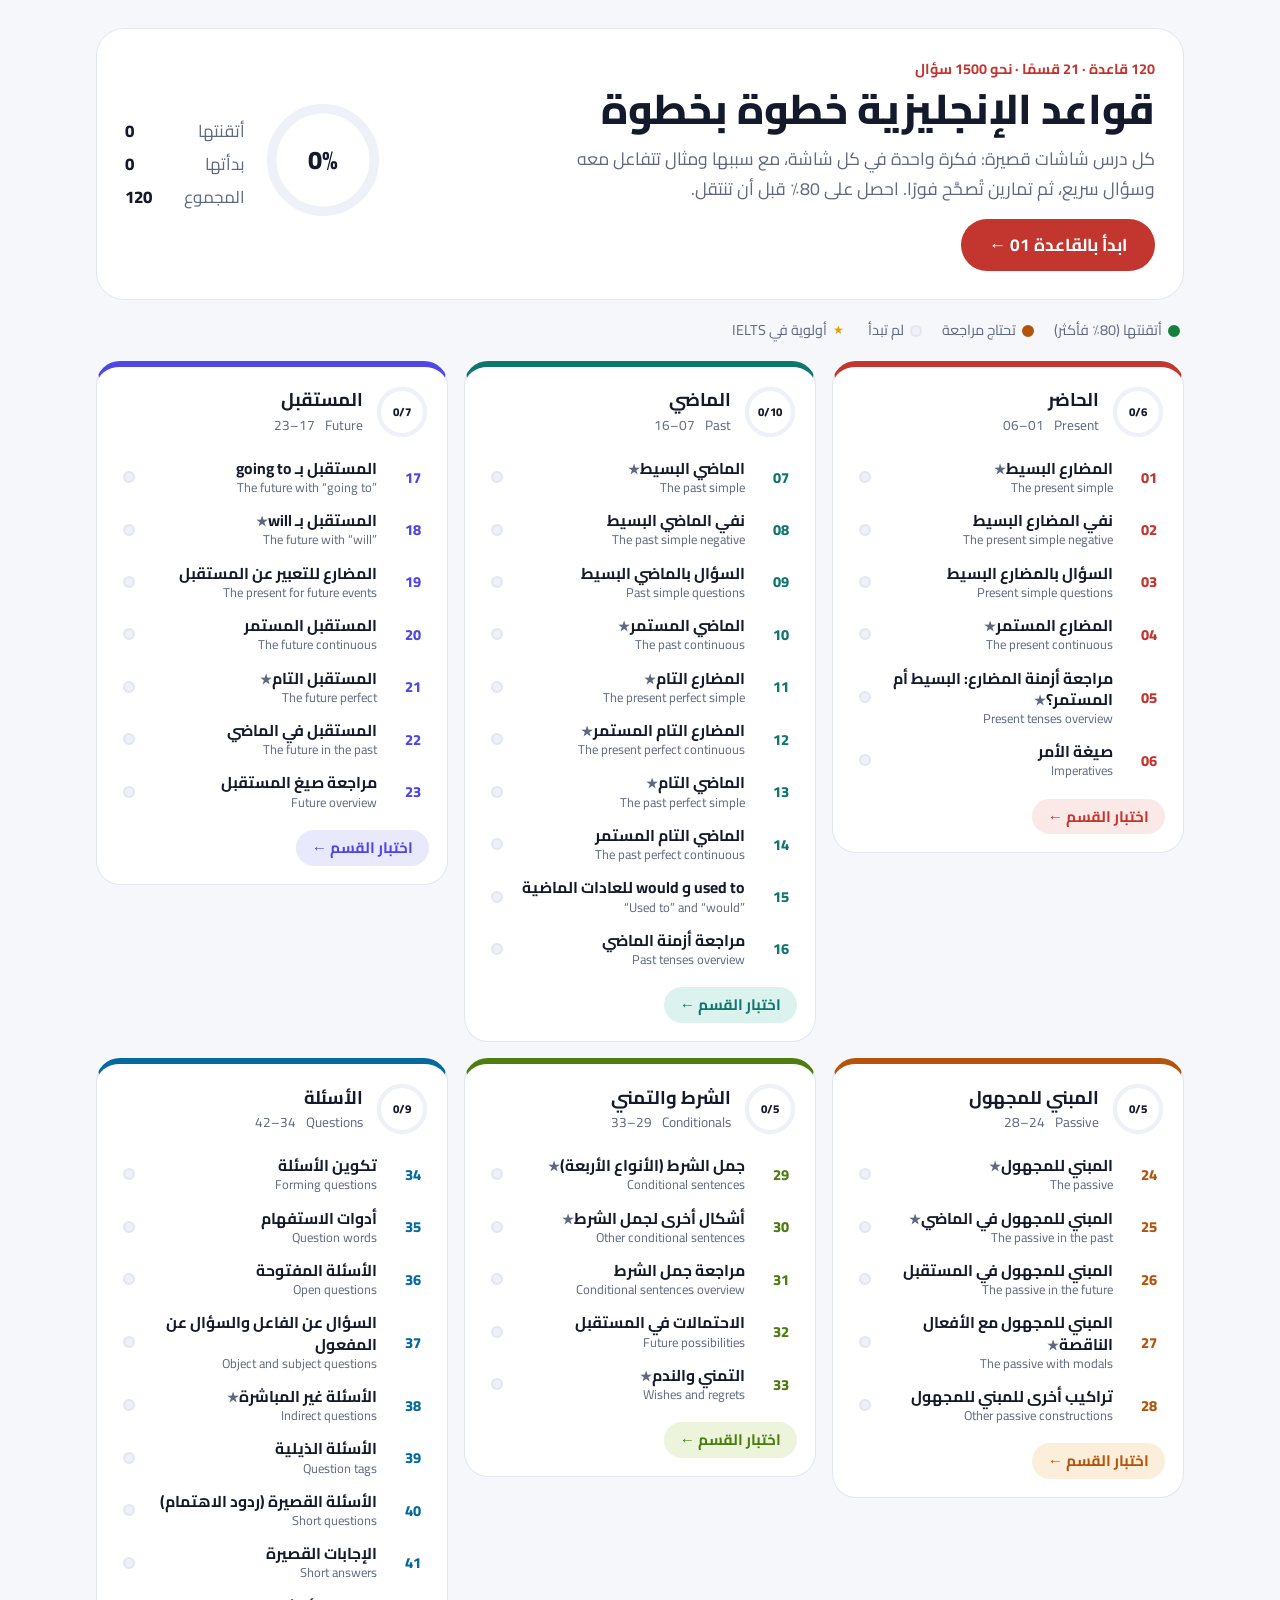
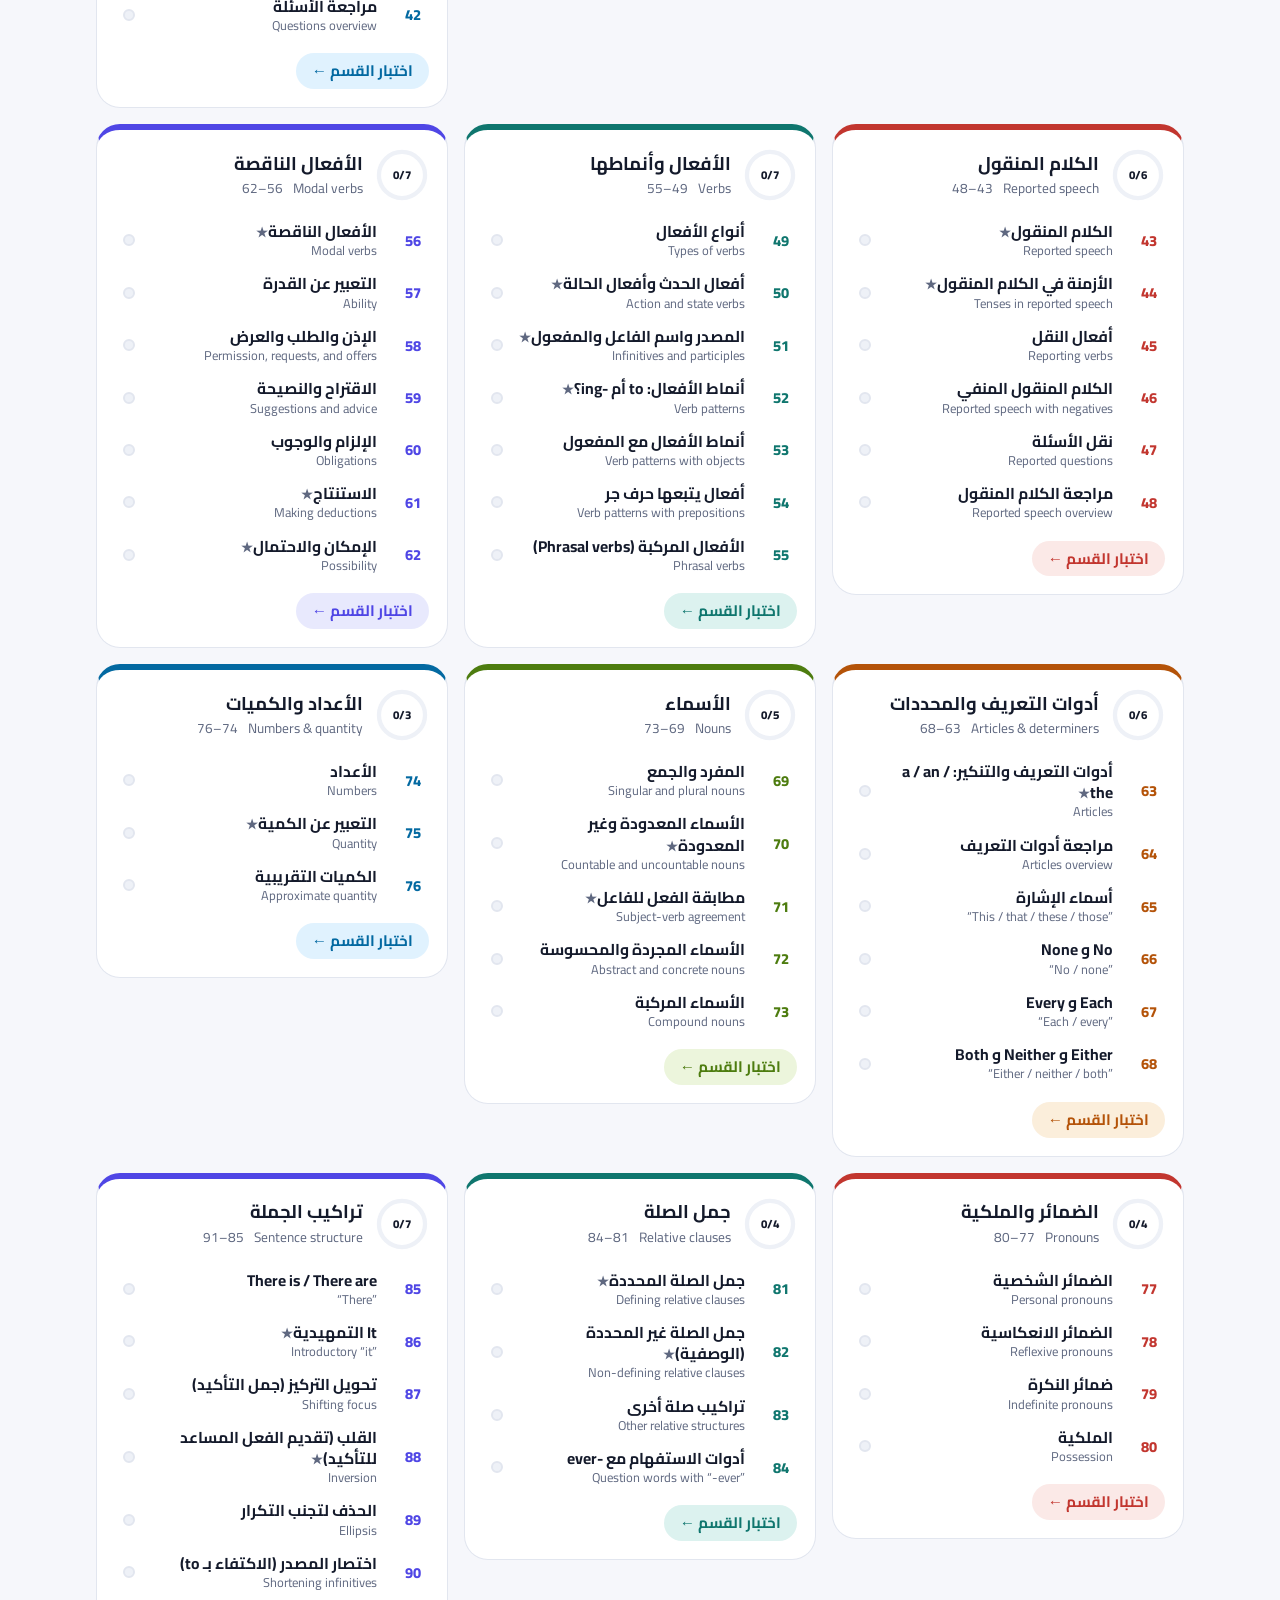
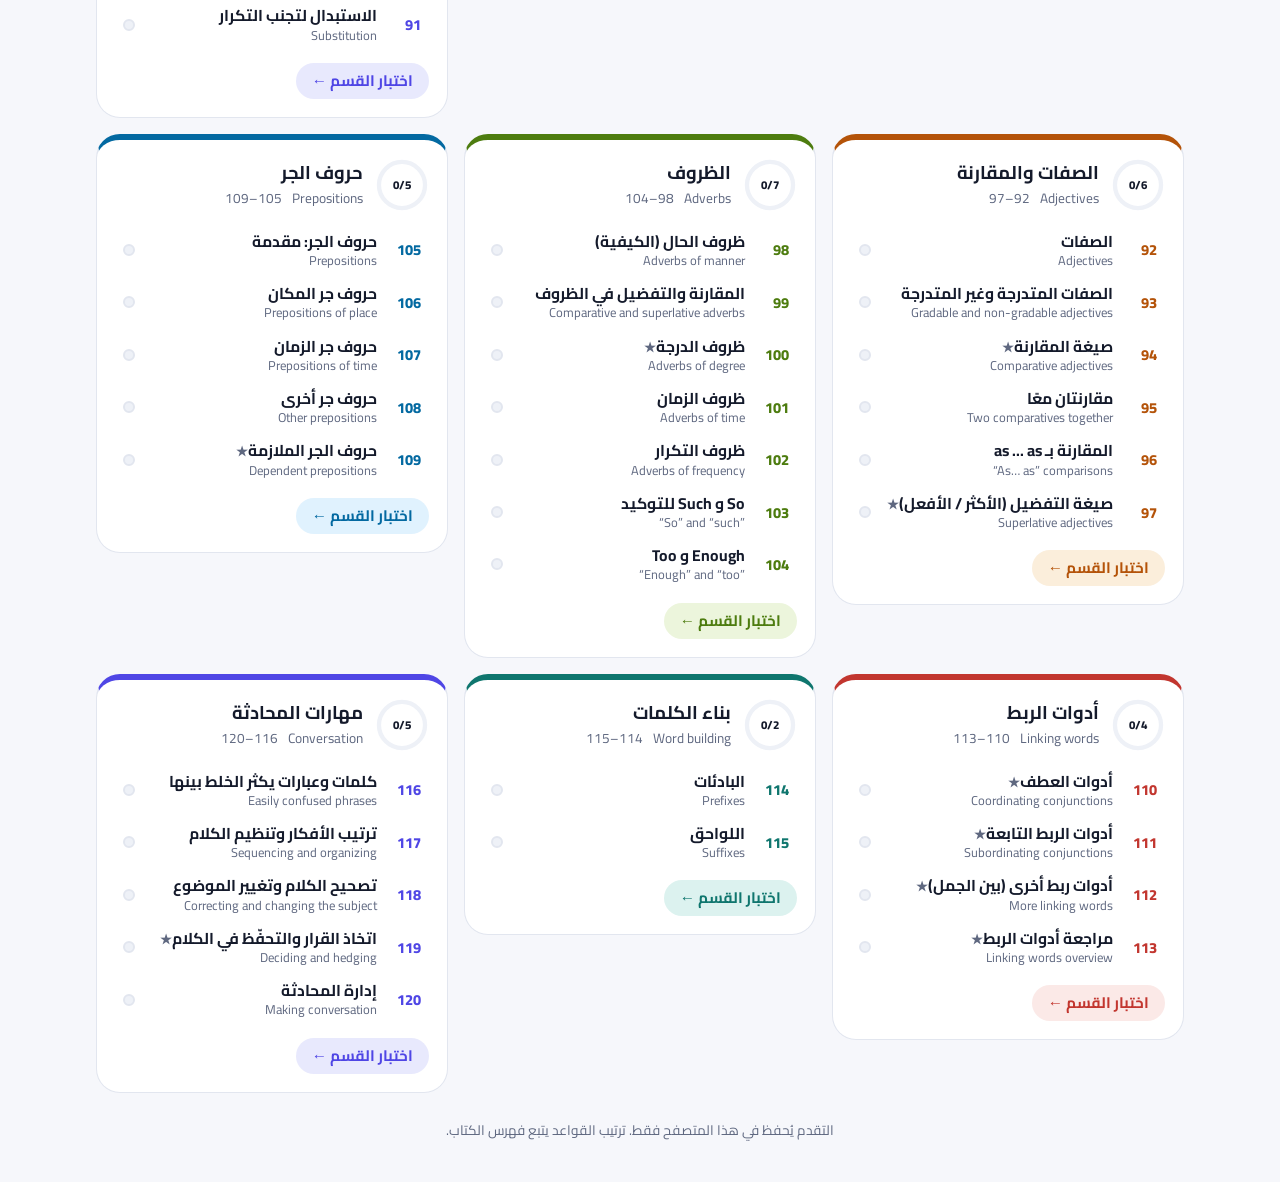
==== commit dea145f4: "Redesign: guided step-by-step lessons with Cairo font (lessons 1-36) Co-Authored-By: Claude Opus 5.5" ====
--- a/index.html
+++ b/index.html
@@ -3,25 +3,25 @@
 <head>
 <meta charset="utf-8">
 <meta name="viewport" content="width=device-width, initial-scale=1, viewport-fit=cover">
-<title>قواعد الإنجليزية</title>
+<title>قواعد الإنجليزية خطوة بخطوة</title>
 <link rel="preconnect" href="https://fonts.googleapis.com">
 <link rel="preconnect" href="https://fonts.gstatic.com" crossorigin>
-<link rel="stylesheet" href="https://fonts.googleapis.com/css2?family=IBM+Plex+Mono:wght@400;500&family=IBM+Plex+Sans+Arabic:wght@400;500;600&family=Literata:opsz,wght@7..72,400;7..72,600&family=Reem+Kufi:wght@500;600;700&display=swap">
-<link rel="stylesheet" href="assets/style.css">
+<link rel="stylesheet" href="https://fonts.googleapis.com/css2?family=Cairo:wght@400;600;700;800&display=swap">
+<link rel="stylesheet" href="assets/site.css">
 <script src="data/catalog.js"></script>
-<script src="assets/app.js"></script>
+<script src="assets/site.js"></script>
 </head>
-<body class="c-blue">
-<main class="wrap wide">
+<body class="c-red home-page">
+<main class="wrap">
   <header class="hero">
-    <div class="hero-text">
-      <p class="eyebrow">١٢٠ قاعدة · ٢١ قسمًا · نحو ١٥٠٠ سؤال</p>
-      <h1>قواعد الإنجليزية<br>خطوة بخطوة</h1>
-      <p class="lead">كل قاعدة بشرح عربي مختصر، ورسوم توضيحية تربط الأفكار ببعضها، ثم تمارين تُصحَّح فورًا. احصل على ٨٠٪ قبل أن تنتقل إلى القاعدة التالية.</p>
-      <a id="continue-btn" class="btn big" href="unit.html#u1">ابدأ بالقاعدة 01</a>
+    <div>
+      <p class="eyebrow">120 قاعدة · 21 قسمًا · نحو 1500 سؤال</p>
+      <h1>قواعد الإنجليزية خطوة بخطوة</h1>
+      <p class="lead">كل درس شاشات قصيرة: فكرة واحدة في كل شاشة، مع سببها ومثال تتفاعل معه وسؤال سريع، ثم تمارين تُصحَّح فورًا. احصل على 80٪ قبل أن تنتقل.</p>
+      <a id="continue-btn" class="btn big" href="unit.html#u1">ابدأ بالقاعدة 01 ←</a>
     </div>
     <div class="hero-stats">
-      <div id="hero-ring" class="hero-ring" aria-label="نسبة الإتقان"></div>
+      <div id="hero-ring" aria-label="نسبة الإتقان"></div>
       <dl class="stats">
         <div><dt>أتقنتها</dt><dd id="stat-done">0</dd></div>
         <div><dt>بدأتها</dt><dd id="stat-started">0</dd></div>
@@ -29,17 +29,14 @@
       </dl>
     </div>
   </header>
-
   <div class="legend">
-    <span><i class="lg-dot done"></i> أتقنتها (٨٠٪ فأكثر)</span>
+    <span><i class="lg-dot done"></i> أتقنتها (80٪ فأكثر)</span>
     <span><i class="lg-dot mid"></i> تحتاج مراجعة</span>
-    <span><i class="lg-dot todo"></i> لم تبدأ</span>
-    <span><span class="star">&#9733;</span> أولوية في IELTS</span>
+    <span><i class="lg-dot"></i> لم تبدأ</span>
+    <span><span class="star">★</span> أولوية في IELTS</span>
   </div>
-
   <div id="home-root" class="sec-grid"></div>
-
-  <footer class="foot">التقدم يُحفظ في هذا المتصفح فقط. الشروح والأمثلة والتمارين مكتوبة لهذا الموقع، وترتيب القواعد يتبع فهرس الكتاب.</footer>
+  <footer class="foot">التقدم يُحفظ في هذا المتصفح فقط. ترتيب القواعد يتبع فهرس الكتاب.</footer>
 </main>
 </body>
 </html>
--- a/assets/site.css
+++ b/assets/site.css
@@ -0,0 +1,404 @@
+/* قواعد الإنجليزية: تصميم موحد للفهرس والدروس والاختبارات. خط Cairo من Google. */
+:root {
+  --bg: #f6f7fb;
+  --card: #ffffff;
+  --ink: #141a2b;
+  --muted: #5f6880;
+  --line: #e2e6ef;
+  --soft: #eef1f7;
+  --accent: #c2362f; --accent-soft: #fbe9e7;
+  --subj: #2563eb;  --subj-soft: #e3ecfe;
+  --verb: #15803d;  --verb-soft: #dcf3e4;
+  --end:  #ea580c;  --end-soft: #ffe8d9;
+  --be:   #7c3aed;  --be-soft: #efe7fe;
+  --neg:  #be123c;  --neg-soft: #ffe4ea;
+  --qw:   #b45309;  --qw-soft: #fdf0d5;
+  --ok: #15803d; --ok-soft: #dcf3e4;
+  --bad: #c62828; --bad-soft: #fde4e4;
+  --f: "Cairo", "Segoe UI", Tahoma, sans-serif;
+}
+.c-red    { --accent: #c2362f; --accent-soft: #fbe9e7; }
+.c-teal   { --accent: #0f766e; --accent-soft: #dcf2ef; }
+.c-purple { --accent: #4f46e5; --accent-soft: #e8e9fd; }
+.c-orange { --accent: #b45309; --accent-soft: #fbeedb; }
+.c-olive  { --accent: #4d7c0f; --accent-soft: #ecf5dc; }
+.c-blue   { --accent: #0369a1; --accent-soft: #e0f2fe; }
+
+@media (prefers-color-scheme: dark) {
+  :root:not([data-theme="light"]) {
+    --bg: #0e121a; --card: #171d29; --ink: #eef1f7; --muted: #9aa3b8; --line: #283043; --soft: #1f2636;
+    --subj: #7aa7ff; --subj-soft: #1c2b4a; --verb: #5ad18a; --verb-soft: #16352a;
+    --end: #ffa463; --end-soft: #3e2a1b; --be: #b994ff; --be-soft: #2c2347;
+    --neg: #ff7a98; --neg-soft: #3d1c26; --qw: #f5b74e; --qw-soft: #382a12;
+    --ok: #5ad18a; --ok-soft: #16352a; --bad: #ff8a80; --bad-soft: #3b2121;
+    color-scheme: dark;
+  }
+  :root:not([data-theme="light"]) .c-red    { --accent: #f2766c; --accent-soft: #3a2224; }
+  :root:not([data-theme="light"]) .c-teal   { --accent: #4fd1c5; --accent-soft: #15302e; }
+  :root:not([data-theme="light"]) .c-purple { --accent: #9198ff; --accent-soft: #23264a; }
+  :root:not([data-theme="light"]) .c-orange { --accent: #f5a524; --accent-soft: #382811; }
+  :root:not([data-theme="light"]) .c-olive  { --accent: #a3d65c; --accent-soft: #26321a; }
+  :root:not([data-theme="light"]) .c-blue   { --accent: #4cc3f5; --accent-soft: #132d3d; }
+}
+:root[data-theme="dark"] {
+  --bg: #0e121a; --card: #171d29; --ink: #eef1f7; --muted: #9aa3b8; --line: #283043; --soft: #1f2636;
+  --subj: #7aa7ff; --subj-soft: #1c2b4a; --verb: #5ad18a; --verb-soft: #16352a;
+  --end: #ffa463; --end-soft: #3e2a1b; --be: #b994ff; --be-soft: #2c2347;
+  --neg: #ff7a98; --neg-soft: #3d1c26; --qw: #f5b74e; --qw-soft: #382a12;
+  --ok: #5ad18a; --ok-soft: #16352a; --bad: #ff8a80; --bad-soft: #3b2121;
+  color-scheme: dark;
+}
+:root[data-theme="dark"] .c-red    { --accent: #f2766c; --accent-soft: #3a2224; }
+:root[data-theme="dark"] .c-teal   { --accent: #4fd1c5; --accent-soft: #15302e; }
+:root[data-theme="dark"] .c-purple { --accent: #9198ff; --accent-soft: #23264a; }
+:root[data-theme="dark"] .c-orange { --accent: #f5a524; --accent-soft: #382811; }
+:root[data-theme="dark"] .c-olive  { --accent: #a3d65c; --accent-soft: #26321a; }
+:root[data-theme="dark"] .c-blue   { --accent: #4cc3f5; --accent-soft: #132d3d; }
+
+* { box-sizing: border-box; }
+html, body { height: 100%; }
+body { margin: 0; background: var(--bg); color: var(--ink); font-family: var(--f); font-size: 17px; line-height: 1.7; }
+button, input { font-family: inherit; }
+a { color: var(--accent); }
+:focus-visible { outline: 3px solid var(--accent); outline-offset: 2px; border-radius: 8px; }
+.en { direction: ltr; unicode-bidi: isolate; }
+.nw { white-space: nowrap; }
+b, strong { font-weight: 800; }
+
+/* ================= إطار الدرس ================= */
+.app { height: 100%; display: grid; grid-template-rows: auto 1fr auto; }
+.top {
+  padding-top: max(10px, env(safe-area-inset-top, 0px)); padding-bottom: 10px;
+  padding-left: max(16px, env(safe-area-inset-left, 0px)); padding-right: max(16px, env(safe-area-inset-right, 0px));
+  background: var(--card); border-bottom: 1px solid var(--line);
+}
+.top-in { max-width: 980px; margin: 0 auto; display: grid; gap: 8px; }
+.top-row { display: flex; align-items: center; gap: 12px; }
+.badge { flex: none; min-width: 40px; height: 40px; padding: 0 6px; border-radius: 99px; background: var(--accent); color: #fff; display: grid; place-items: center; font-weight: 800; font-size: .95rem; }
+.ttl { min-width: 0; line-height: 1.3; }
+.ttl b { display: block; font-size: 1.05rem; }
+.ttl span { font-size: .85rem; color: var(--muted); }
+.home { margin-inline-start: auto; color: var(--muted); text-decoration: none; font-size: .9rem; white-space: nowrap; }
+.steps { display: flex; gap: 5px; }
+.steps button { flex: 1; height: 7px; border: 0; padding: 0; border-radius: 99px; background: var(--soft); cursor: pointer; }
+.steps button.done { background: color-mix(in srgb, var(--accent) 45%, var(--soft)); }
+.steps button.cur { background: var(--accent); }
+
+.stage { overflow: hidden auto; position: relative;
+  padding-left: max(16px, env(safe-area-inset-left, 0px)); padding-right: max(16px, env(safe-area-inset-right, 0px)); }
+.screen { max-width: 980px; margin: 0 auto; padding-block: 26px 34px; display: none; }
+.screen.on { display: grid; gap: 22px; align-content: start; animation: in-next .35s ease both; }
+.screen.on.back { animation-name: in-prev; }
+@keyframes in-next { from { opacity: 0; transform: translateX(-36px); } to { opacity: 1; transform: none; } }
+@keyframes in-prev { from { opacity: 0; transform: translateX(36px); } to { opacity: 1; transform: none; } }
+@media (prefers-reduced-motion: reduce) { .screen.on { animation: none; } }
+
+.kicker { font-size: .85rem; font-weight: 700; color: var(--accent); }
+h1 { font-size: clamp(1.55rem, 4.2vw, 2.3rem); line-height: 1.35; margin: 0; font-weight: 800; text-wrap: balance; }
+h2 { font-size: 1.12rem; margin: 0; font-weight: 700; line-height: 1.5; }
+h1 em, h2 em { font-style: normal; color: var(--accent); }
+.lead { font-size: 1.1rem; color: var(--muted); max-width: 62ch; margin: 0; }
+.head { display: grid; gap: 6px; }
+
+/* شرح المبدأ قبل التطبيق */
+.explain { display: grid; gap: 10px; max-width: 70ch; }
+.explain p { margin: 0; font-size: 1.07rem; padding-inline-start: 18px; position: relative; }
+.explain p::before { content: ""; position: absolute; inset-inline-start: 0; top: .72em; width: 7px; height: 7px; border-radius: 50%; background: var(--accent); }
+
+.bot {
+  padding-top: 10px; padding-bottom: max(12px, env(safe-area-inset-bottom, 0px));
+  padding-left: max(16px, env(safe-area-inset-left, 0px)); padding-right: max(16px, env(safe-area-inset-right, 0px));
+  background: var(--card); border-top: 1px solid var(--line);
+}
+.bot-in { max-width: 980px; margin: 0 auto; display: flex; align-items: center; justify-content: space-between; gap: 10px; }
+.btn { border: 0; border-radius: 99px; padding: 10px 22px; font-size: 1rem; font-weight: 700; cursor: pointer; background: var(--accent); color: #fff; text-decoration: none; display: inline-flex; align-items: center; justify-content: center; gap: 8px; line-height: 1.5; }
+.btn.ghost { background: transparent; color: var(--ink); box-shadow: inset 0 0 0 1.5px var(--line); }
+.btn:disabled { opacity: .35; cursor: default; }
+.btn.big { padding: 13px 28px; font-size: 1.08rem; }
+.count { font-size: .9rem; color: var(--muted); font-variant-numeric: tabular-nums; text-align: center; }
+
+/* ================= لبنات الشرح ================= */
+.card { background: var(--card); border: 1px solid var(--line); border-radius: 22px; padding: 20px; min-width: 0; }
+.grid3 { display: grid; grid-template-columns: repeat(3, minmax(0, 1fr)); gap: 14px; }
+.grid2 { display: grid; grid-template-columns: repeat(2, minmax(0, 1fr)); gap: 14px; }
+.grid4 { display: grid; grid-template-columns: repeat(4, minmax(0, 1fr)); gap: 14px; }
+@media (max-width: 900px) { .grid4 { grid-template-columns: repeat(2, minmax(0, 1fr)); } }
+@media (max-width: 760px) { .grid3, .grid2 { grid-template-columns: 1fr; } }
+@media (max-width: 480px) { .grid4 { grid-template-columns: 1fr; } }
+.cap { font-size: .92rem; color: var(--muted); }
+
+/* ألوان أجزاء الجملة */
+.blk { display: inline-block; padding: 3px 13px; border-radius: 12px; font-weight: 800; }
+.b-s { background: var(--subj-soft); color: var(--subj); }
+.b-v { background: var(--verb-soft); color: var(--verb); }
+.b-a { background: var(--be-soft); color: var(--be); }
+.b-n { background: var(--neg-soft); color: var(--neg); }
+.b-q { background: var(--qw-soft); color: var(--qw); }
+.b-k { background: var(--accent-soft); color: var(--accent); }
+.b-o { background: var(--soft); color: var(--ink); }
+.b-x { color: var(--muted); font-weight: 700; }
+.b-e { color: var(--end); background: var(--end-soft); border-radius: 5px; padding: 0 1px; font-weight: 800; }
+.b-d { color: var(--bad); text-decoration: line-through; text-decoration-thickness: 2px; }
+.t-s { color: var(--subj); font-weight: 800; } .t-v { color: var(--verb); font-weight: 800; }
+.t-a { color: var(--be); font-weight: 800; } .t-n { color: var(--neg); font-weight: 800; }
+.t-q { color: var(--qw); font-weight: 800; } .t-k { color: var(--accent); font-weight: 800; }
+.t-o { font-weight: 800; text-decoration: underline; text-decoration-color: var(--muted); text-underline-offset: 4px; }
+.t-x { color: var(--muted); }
+.plus { color: var(--muted); font-weight: 400; font-size: .75em; padding: 0 2px; }
+.arrow { color: var(--muted); margin: 0 6px; }
+.x { color: var(--bad); text-decoration: line-through; text-decoration-thickness: 2px; }
+.v { color: var(--ok); }
+
+/* الجملة الكبيرة */
+.sentence { direction: ltr; display: flex; flex-wrap: wrap; align-items: center; justify-content: center; gap: 8px 10px; font-size: clamp(1.35rem, 4.6vw, 2.1rem); font-weight: 800; padding: 18px 6px; min-height: 96px; text-align: center; }
+.sentence .blk { padding: 5px 16px; border-radius: 16px; }
+.pop { display: inline-block; animation: pop .35s ease both; }
+@keyframes pop { from { transform: scale(0); } to { transform: scale(1); } }
+
+/* الخط الزمني */
+.tl { direction: ltr; padding: 0 8px; position: relative; }
+.tl-area { position: relative; margin: 0 6px; }
+.tl-line { position: absolute; left: 0; right: 0; height: 4px; background: var(--ink); border-radius: 2px; }
+.tl-line::after { content: ""; position: absolute; right: -8px; top: -6px; border: 8px solid transparent; border-left-color: var(--ink); border-right: 0; }
+.tl-now { position: absolute; width: 2px; margin-left: -1px; background: repeating-linear-gradient(var(--muted) 0 5px, transparent 5px 10px); }
+.tl-dot { position: absolute; width: 16px; height: 16px; margin: -6px 0 0 -8px; border-radius: 50%; box-shadow: 0 0 0 4px var(--card); animation: pop .4s ease both; }
+.tl-x { position: absolute; margin: -13px 0 0 -9px; font-weight: 800; font-size: 1.3rem; line-height: 1; color: var(--bad); }
+.tl-band { position: absolute; height: 14px; border-radius: 99px; }
+.tl-band.wave { background-image: repeating-linear-gradient(-45deg, rgba(255,255,255,.35) 0 6px, transparent 6px 12px) !important; }
+.tl-arrow { position: absolute; height: 4px; border-radius: 2px; }
+.tl-arrow::after { content: ""; position: absolute; right: -9px; top: -6px; border: 8px solid transparent; border-left-color: inherit; border-right: 0; }
+.tl-tag { position: absolute; font-size: .9rem; font-weight: 700; white-space: nowrap; transform: translateX(-50%); line-height: 1.3; background: var(--card); padding: 0 6px; border-radius: 6px; }
+.tl-labels { display: flex; justify-content: space-between; font-size: .88rem; color: var(--muted); direction: rtl; padding-top: 8px; }
+.tl-labels b { color: var(--accent); }
+.legend2 { display: flex; flex-wrap: wrap; gap: 8px 22px; font-size: .95rem; }
+.legend2 span { display: inline-flex; align-items: center; gap: 8px; }
+.sw { width: 26px; height: 12px; border-radius: 99px; display: inline-block; flex: none; }
+
+/* بطاقات الحالات */
+.use { display: grid; gap: 8px; align-content: start; text-align: center; justify-items: center; }
+.ico { width: 60px; height: 60px; border-radius: 50%; display: grid; place-items: center; background: var(--accent-soft); color: var(--accent); }
+.ico svg { width: 30px; height: 30px; }
+.use .ex { font-size: 1.12rem; font-weight: 700; }
+.use .ar, .ar2 { color: var(--muted); font-size: .92rem; }
+.tags { display: flex; flex-wrap: wrap; gap: 6px; justify-content: center; }
+.tag { font-size: .85rem; background: var(--soft); border-radius: 99px; padding: 1px 10px; }
+
+/* أزرار الاختيار */
+.pick { display: flex; flex-wrap: wrap; gap: 8px; justify-content: center; }
+.pick button { border: 0; background: var(--soft); color: var(--ink); border-radius: 99px; padding: 6px 16px; font-size: 1rem; font-weight: 700; cursor: pointer; }
+.pick button[aria-pressed="true"] { background: var(--accent); color: #fff; }
+.pick .lab { width: 100%; text-align: center; font-size: .85rem; color: var(--muted); font-weight: 700; }
+.bnote { text-align: center; color: var(--ink); font-size: 1rem; min-height: 1.5em; }
+.groups { display: grid; grid-template-columns: repeat(auto-fit, minmax(170px, 1fr)); gap: 12px; margin-top: 6px; }
+.grp { border-radius: 18px; padding: 12px; text-align: center; border: 2px dashed var(--line); transition: border-color .2s, background .2s; }
+.grp.lit { border-style: solid; border-color: var(--accent); background: var(--accent-soft); }
+.grp .who { font-weight: 800; }
+.grp .sub { font-size: .85rem; color: var(--muted); }
+.grp .res { direction: ltr; font-size: 1.2rem; font-weight: 800; }
+
+/* الصيغة */
+.formula { display: grid; gap: 12px; }
+.f-row { display: grid; gap: 6px; }
+.f-row .lab { font-size: .88rem; color: var(--muted); font-weight: 700; }
+.f-row .parts { direction: ltr; display: flex; flex-wrap: wrap; align-items: center; gap: 6px; font-size: 1.15rem; font-weight: 800; }
+.f-row + .f-row { border-top: 1px solid var(--line); padding-top: 12px; }
+
+/* المقارنة */
+.cmp { display: grid; gap: 10px; align-content: start; border-top: 6px solid var(--cc, var(--accent)); }
+.cmp h2 { color: var(--cc, var(--accent)); }
+.cmp .lines { display: grid; gap: 6px; }
+.line { direction: ltr; font-weight: 700; font-size: 1.1rem; }
+.cmp .txt { font-size: .98rem; }
+.vs { display: grid; place-items: center; font-weight: 800; color: var(--muted); }
+
+/* الربط بالأسهم */
+.map { display: grid; gap: 8px; align-content: start; }
+.map-row { display: grid; grid-template-columns: minmax(0,1fr) 46px minmax(0,1fr); align-items: center; gap: 10px; direction: ltr; }
+.map-row .l { text-align: right; font-weight: 700; color: var(--subj); }
+.map-row .r { font-weight: 800; justify-self: start; }
+.map-row .ar2 { height: 2px; background: var(--muted); position: relative; }
+.map-row .ar2::after { content: ""; position: absolute; right: -2px; top: -5px; border: 6px solid transparent; border-left-color: var(--muted); border-right: 0; }
+.map .r.blk { padding: 2px 12px; }
+
+/* قواعد الكتابة */
+.rule { text-align: center; display: grid; gap: 8px; align-content: start; transition: transform .2s, box-shadow .2s; }
+.rule.lit { box-shadow: 0 0 0 3px var(--end); transform: translateY(-3px); }
+.rule .cond { font-size: .95rem; color: var(--muted); }
+.rule .sym { font-size: 1.6rem; font-weight: 800; color: var(--end); direction: ltr; }
+.rule .pair { direction: ltr; font-size: 1.08rem; font-weight: 700; }
+.result { direction: ltr; text-align: center; font-size: clamp(1.4rem, 5vw, 2rem); font-weight: 800; min-height: 1.6em; }
+
+/* السلّم */
+.scale { direction: ltr; padding: 52px 22px 54px; }
+.scale-track { position: relative; height: 12px; border-radius: 99px; background: linear-gradient(90deg, var(--soft), var(--accent)); }
+.fq { position: absolute; top: 50%; transform: translate(-50%, -50%); width: 18px; height: 18px; border-radius: 50%; background: var(--card); border: 3px solid var(--accent); cursor: pointer; padding: 0; }
+.fq span { position: absolute; left: 50%; transform: translateX(-50%); white-space: nowrap; font-size: .92rem; font-weight: 700; color: var(--ink); line-height: 1.3; }
+.fq.up span { bottom: 22px; } .fq.dn span { top: 22px; }
+.fq span small { display: block; direction: rtl; text-align: center; font-weight: 400; color: var(--muted); font-size: .76rem; }
+.fq[aria-pressed="true"] { background: var(--accent); box-shadow: 0 0 0 5px var(--accent-soft); }
+.fq[aria-pressed="true"] span { color: var(--accent); }
+.slot { display: inline-block; min-width: 3em; border-bottom: 3px solid var(--accent); color: var(--accent); text-align: center; }
+.sc-lines { display: grid; gap: 10px; }
+.sc-lines .s { direction: ltr; font-size: clamp(1.15rem, 4vw, 1.5rem); font-weight: 800; text-align: center; }
+
+/* الأمثلة */
+.exs { display: grid; gap: 4px; }
+.exi { display: grid; gap: 2px; padding: 10px 0; }
+.exi + .exi { border-top: 1px solid var(--line); }
+.exi .s { direction: ltr; font-size: 1.15rem; font-weight: 700; }
+.exi .ar2 { font-size: .93rem; }
+
+/* خطأ ← صواب */
+.fixes { display: grid; gap: 10px; }
+.fixi { display: grid; gap: 4px; text-align: center; }
+.fixi .w { direction: ltr; display: flex; flex-wrap: wrap; justify-content: center; align-items: center; gap: 6px 14px; font-size: 1.15rem; font-weight: 700; }
+.fixi + .fixi { border-top: 1px solid var(--line); padding-top: 10px; }
+
+/* الجدول */
+.tbl-wrap { overflow-x: auto; }
+.tbl { width: 100%; border-collapse: separate; border-spacing: 0; font-size: 1rem; }
+.tbl th { font-size: .88rem; color: var(--muted); font-weight: 700; text-align: start; padding: 8px 10px; border-bottom: 2px solid var(--line); }
+.tbl td { padding: 9px 10px; border-bottom: 1px solid var(--line); vertical-align: top; }
+.tbl tr:last-child td { border-bottom: 0; }
+.tbl td.hl { background: var(--accent-soft); }
+
+/* ملاحظة */
+.note-box { border-radius: 18px; padding: 14px 18px; background: var(--accent-soft); display: grid; gap: 4px; }
+.note-box.warn { background: var(--bad-soft); }
+.note-box.tip { background: color-mix(in srgb, var(--subj) 10%, var(--card)); }
+.note-box .lab { font-size: .82rem; font-weight: 800; color: var(--accent); }
+.note-box.warn .lab { color: var(--bad); } .note-box.tip .lab { color: var(--subj); }
+
+/* التحويل */
+.trans { display: grid; gap: 6px; justify-items: center; text-align: center; }
+.trans .s { direction: ltr; font-size: clamp(1.15rem, 4vw, 1.5rem); font-weight: 800; }
+.trans .down { display: grid; justify-items: center; gap: 4px; color: var(--muted); font-size: .95rem; }
+.trans .down i { display: block; width: 2px; height: 22px; background: var(--muted); position: relative; }
+.trans .down i::after { content: ""; position: absolute; left: -5px; bottom: -4px; border: 6px solid transparent; border-top-color: var(--muted); border-bottom: 0; }
+.trans .chg { display: flex; flex-wrap: wrap; justify-content: center; gap: 6px; }
+.trans .chg span { background: var(--soft); border-radius: 99px; padding: 1px 12px; font-size: .9rem; color: var(--ink); }
+
+/* السلسلة */
+.chain { display: flex; flex-wrap: wrap; align-items: stretch; justify-content: center; gap: 8px; }
+.chain .ci { flex: 1 1 150px; max-width: 260px; display: grid; gap: 4px; align-content: start; text-align: center; padding: 14px; }
+.chain .ci .n { width: 28px; height: 28px; border-radius: 50%; background: var(--accent); color: #fff; font-weight: 800; display: grid; place-items: center; justify-self: center; font-size: .9rem; }
+.chain .ci .line { font-size: 1rem; }
+.chain .sep { display: grid; place-items: center; color: var(--muted); font-size: 1.4rem; font-weight: 800; }
+@media (max-width: 760px) {
+  .chain { flex-direction: column; align-items: stretch; gap: 4px; }
+  .chain .ci { max-width: none; flex: none; grid-template-columns: auto 1fr; column-gap: 12px; text-align: start; align-items: center; padding: 10px 14px; }
+  .chain .ci .n { grid-row: span 3; }
+  .chain .ci .line { text-align: left; }
+  .chain .sep { transform: rotate(-90deg); font-size: 1rem; line-height: 1; }
+}
+
+/* القرار */
+.decide { display: grid; gap: 12px; justify-items: center; }
+.decide .qbox { background: var(--accent); color: #fff; border-radius: 18px; padding: 10px 20px; font-weight: 800; text-align: center; max-width: 560px; }
+.decide .qbox .en { color: #fff; }
+.decide .br { display: grid; grid-template-columns: 1fr 1fr; gap: 14px; width: 100%; }
+@media (max-width: 560px) { .decide .br { grid-template-columns: 1fr; } }
+.decide .bx { display: grid; gap: 6px; align-content: start; text-align: center; border-top: 6px solid var(--cc); }
+.decide .bx .yn { font-weight: 800; color: var(--cc); }
+
+/* ================= البطاقات المقلوبة ================= */
+.flip { perspective: 900px; cursor: pointer; border: 0; padding: 0; background: none; text-align: center; color: inherit; display: grid; }
+.flip-in { display: grid; transition: transform .5s; transform-style: preserve-3d; }
+.flip.on .flip-in { transform: rotateY(180deg); }
+.face { grid-area: 1 / 1; backface-visibility: hidden; -webkit-backface-visibility: hidden; border-radius: 22px; padding: 18px; display: grid; align-content: center; gap: 6px; border: 1px solid var(--line); min-height: 140px; }
+.face.f { background: var(--bad-soft); }
+.face.b { background: var(--ok-soft); transform: rotateY(180deg); }
+.face .s { direction: ltr; font-size: 1.2rem; font-weight: 800; }
+.face .hint { font-size: .82rem; color: var(--muted); }
+.face .why { font-size: .92rem; color: var(--ink); }
+@media (prefers-reduced-motion: reduce) { .flip-in { transition: none; } }
+
+/* ================= الأسئلة ================= */
+.check { border-radius: 22px; padding: 16px 18px; background: var(--card); border: 2px dashed color-mix(in srgb, var(--accent) 40%, var(--line)); display: grid; gap: 10px; }
+.check .lab { font-size: .85rem; font-weight: 700; color: var(--accent); }
+.qtext { direction: ltr; font-size: 1.25rem; font-weight: 700; }
+.qtext.ar-q { direction: rtl; }
+.blank { display: inline-block; min-width: 3.5em; border-bottom: 3px solid var(--accent); }
+.opts { display: flex; flex-wrap: wrap; gap: 8px; direction: ltr; }
+.opt { border: 1.5px solid var(--line); background: var(--bg); color: var(--ink); border-radius: 99px; padding: 8px 18px; font-size: 1.05rem; font-weight: 700; cursor: pointer; text-align: left; }
+.opt.ok { background: var(--ok-soft); border-color: var(--ok); color: var(--ok); }
+.opt.no { background: var(--bad-soft); border-color: var(--bad); color: var(--bad); text-decoration: line-through; }
+.opt:disabled { cursor: default; }
+.fb { border-radius: 14px; padding: 10px 14px; font-size: .97rem; }
+.fb.ok { background: var(--ok-soft); } .fb.no { background: var(--bad-soft); }
+.fb b.st { display: block; }
+.fb.ok b.st { color: var(--ok); } .fb.no b.st { color: var(--bad); }
+.fb .model { direction: ltr; font-weight: 800; }
+.ansrow { display: flex; gap: 8px; direction: ltr; flex-wrap: wrap; }
+.ansrow input { flex: 1 1 220px; min-width: 0; font: 600 1.1rem var(--f); padding: 9px 16px; border-radius: 99px; border: 1.5px solid var(--line); background: var(--bg); color: var(--ink); }
+.quiz { max-width: 720px; width: 100%; justify-self: center; display: grid; gap: 14px; }
+.qcard { display: grid; gap: 12px; }
+.qhead { display: flex; align-items: center; gap: 12px; }
+.qbar { flex: 1; height: 8px; border-radius: 99px; background: var(--soft); overflow: hidden; }
+.qbar i { display: block; height: 100%; background: var(--accent); transition: width .3s; }
+.qtype { font-size: .82rem; font-weight: 700; color: var(--accent); }
+.qask { color: var(--muted); font-size: .95rem; }
+.qsrc { font-size: .8rem; background: var(--soft); border-radius: 99px; padding: 1px 10px; color: var(--muted); text-decoration: none; }
+.done-ring { display: grid; justify-items: center; gap: 10px; text-align: center; }
+.done-ring svg { width: 150px; height: 150px; }
+.wrong-list { display: flex; flex-wrap: wrap; gap: 6px; justify-content: center; }
+.wrong-list a { background: var(--bad-soft); color: var(--bad); border-radius: 99px; padding: 2px 12px; text-decoration: none; font-weight: 700; font-size: .9rem; }
+
+/* الخلاصة */
+.sum { display: grid; grid-template-columns: repeat(2, minmax(0, 1fr)); gap: 14px; }
+@media (max-width: 760px) { .sum { grid-template-columns: 1fr; } }
+.sum .card { display: grid; gap: 8px; align-content: start; }
+.sum h2 { color: var(--accent); }
+.ielts { background: color-mix(in srgb, var(--subj) 9%, var(--card)); display: grid; gap: 6px; }
+.ielts h2 { color: var(--subj); }
+.ielts p { margin: 0; }
+.actions { display: flex; flex-wrap: wrap; gap: 10px; }
+.note { font-size: .9rem; color: var(--muted); }
+.unit-nav { display: flex; justify-content: space-between; gap: 10px; flex-wrap: wrap; }
+.unit-nav a { text-decoration: none; color: var(--muted); font-size: .95rem; }
+.unit-nav a b { color: var(--ink); }
+
+/* ================= الفهرس ================= */
+.home-page { min-height: 100%; }
+.wrap { max-width: 1120px; margin: 0 auto; padding: 28px max(16px, env(safe-area-inset-right, 0px)) 40px max(16px, env(safe-area-inset-left, 0px)); }
+.hero { display: grid; grid-template-columns: 1fr auto; gap: 24px; align-items: center; background: var(--card); border: 1px solid var(--line); border-radius: 28px; padding: 28px; }
+@media (max-width: 720px) { .hero { grid-template-columns: 1fr; } }
+.hero h1 { font-size: clamp(1.8rem, 5vw, 2.6rem); }
+.hero .eyebrow { color: var(--accent); font-weight: 700; font-size: .9rem; margin: 0; }
+.hero .lead { margin: 6px 0 16px; }
+.hero-stats { display: flex; align-items: center; gap: 18px; }
+.hero-stats svg { width: 120px; height: 120px; }
+.stats { margin: 0; display: grid; gap: 4px; }
+.stats div { display: flex; gap: 10px; justify-content: space-between; min-width: 120px; }
+.stats dt { color: var(--muted); }
+.stats dd { margin: 0; font-weight: 800; font-variant-numeric: tabular-nums; }
+.legend { display: flex; flex-wrap: wrap; gap: 8px 20px; font-size: .9rem; color: var(--muted); margin: 18px 4px; }
+.legend span { display: inline-flex; align-items: center; gap: 6px; }
+.lg-dot { width: 12px; height: 12px; border-radius: 50%; display: inline-block; background: var(--soft); border: 2px solid var(--line); }
+.lg-dot.done { background: var(--ok); border-color: var(--ok); }
+.lg-dot.mid { background: var(--qw); border-color: var(--qw); }
+.star { color: #e0a100; font-size: .85em; margin-inline-start: 4px; }
+.sec-grid { display: grid; grid-template-columns: repeat(auto-fill, minmax(310px, 1fr)); gap: 16px; align-items: start; }
+.sec-card { background: var(--card); border: 1px solid var(--line); border-radius: 24px; padding: 18px; display: grid; gap: 12px; border-top: 6px solid var(--accent); }
+.sec-head { display: flex; gap: 12px; align-items: center; }
+.sec-head svg { width: 54px; height: 54px; flex: none; }
+.sec-head h2 { font-size: 1.15rem; }
+.sec-meta { font-size: .85rem; color: var(--muted); display: flex; gap: 10px; }
+.rules { list-style: none; margin: 0; padding: 0; display: grid; }
+.rules li a { display: grid; grid-template-columns: 34px 1fr auto; gap: 10px; align-items: center; padding: 7px 8px; border-radius: 12px; text-decoration: none; color: var(--ink); }
+.rules li a:hover { background: var(--soft); }
+.rules .num { font-weight: 800; color: var(--accent); font-variant-numeric: tabular-nums; font-size: .92rem; }
+.rules .nm { display: grid; line-height: 1.35; min-width: 0; }
+.rules .nm b { font-size: .98rem; font-weight: 700; }
+.rules .nm span { font-size: .8rem; color: var(--muted); direction: ltr; text-align: right; }
+.state { font-size: .8rem; font-weight: 800; border-radius: 99px; padding: 0 9px; min-width: 14px; min-height: 14px; }
+.state.todo { width: 12px; height: 12px; padding: 0; min-width: 0; min-height: 0; background: var(--soft); border: 2px solid var(--line); }
+.state.done { background: var(--ok-soft); color: var(--ok); }
+.state.mid { background: var(--qw-soft); color: var(--qw); }
+.review-link { text-decoration: none; font-weight: 700; font-size: .95rem; justify-self: start; background: var(--accent-soft); color: var(--accent); border-radius: 99px; padding: 5px 16px; }
+.foot { color: var(--muted); font-size: .85rem; text-align: center; margin-top: 26px; }
+#unit-root, #review-root { height: 100%; }
+[hidden] { display: none !important; }
+
+.bot .btn { white-space: nowrap; }
+@media (max-width: 480px) { .ct-t { display: none; } .bot .btn { padding: 10px 18px; } }
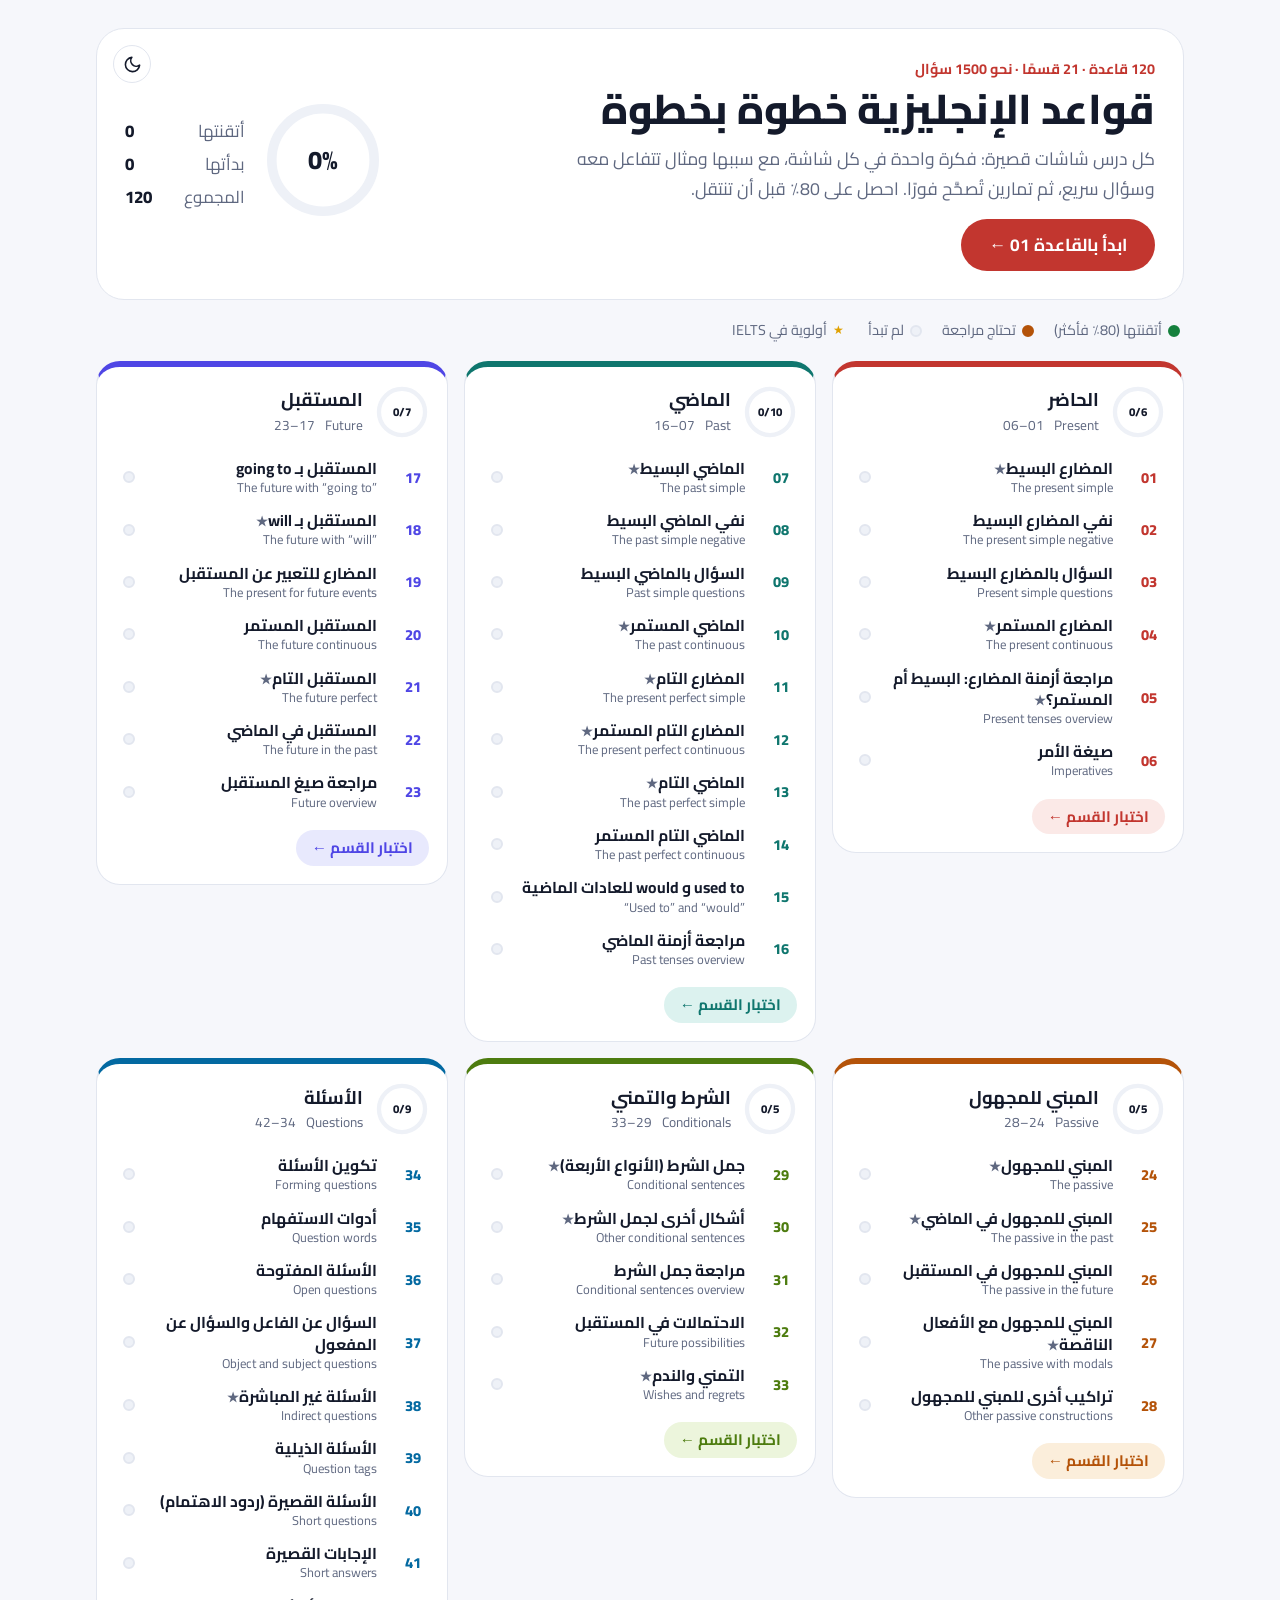
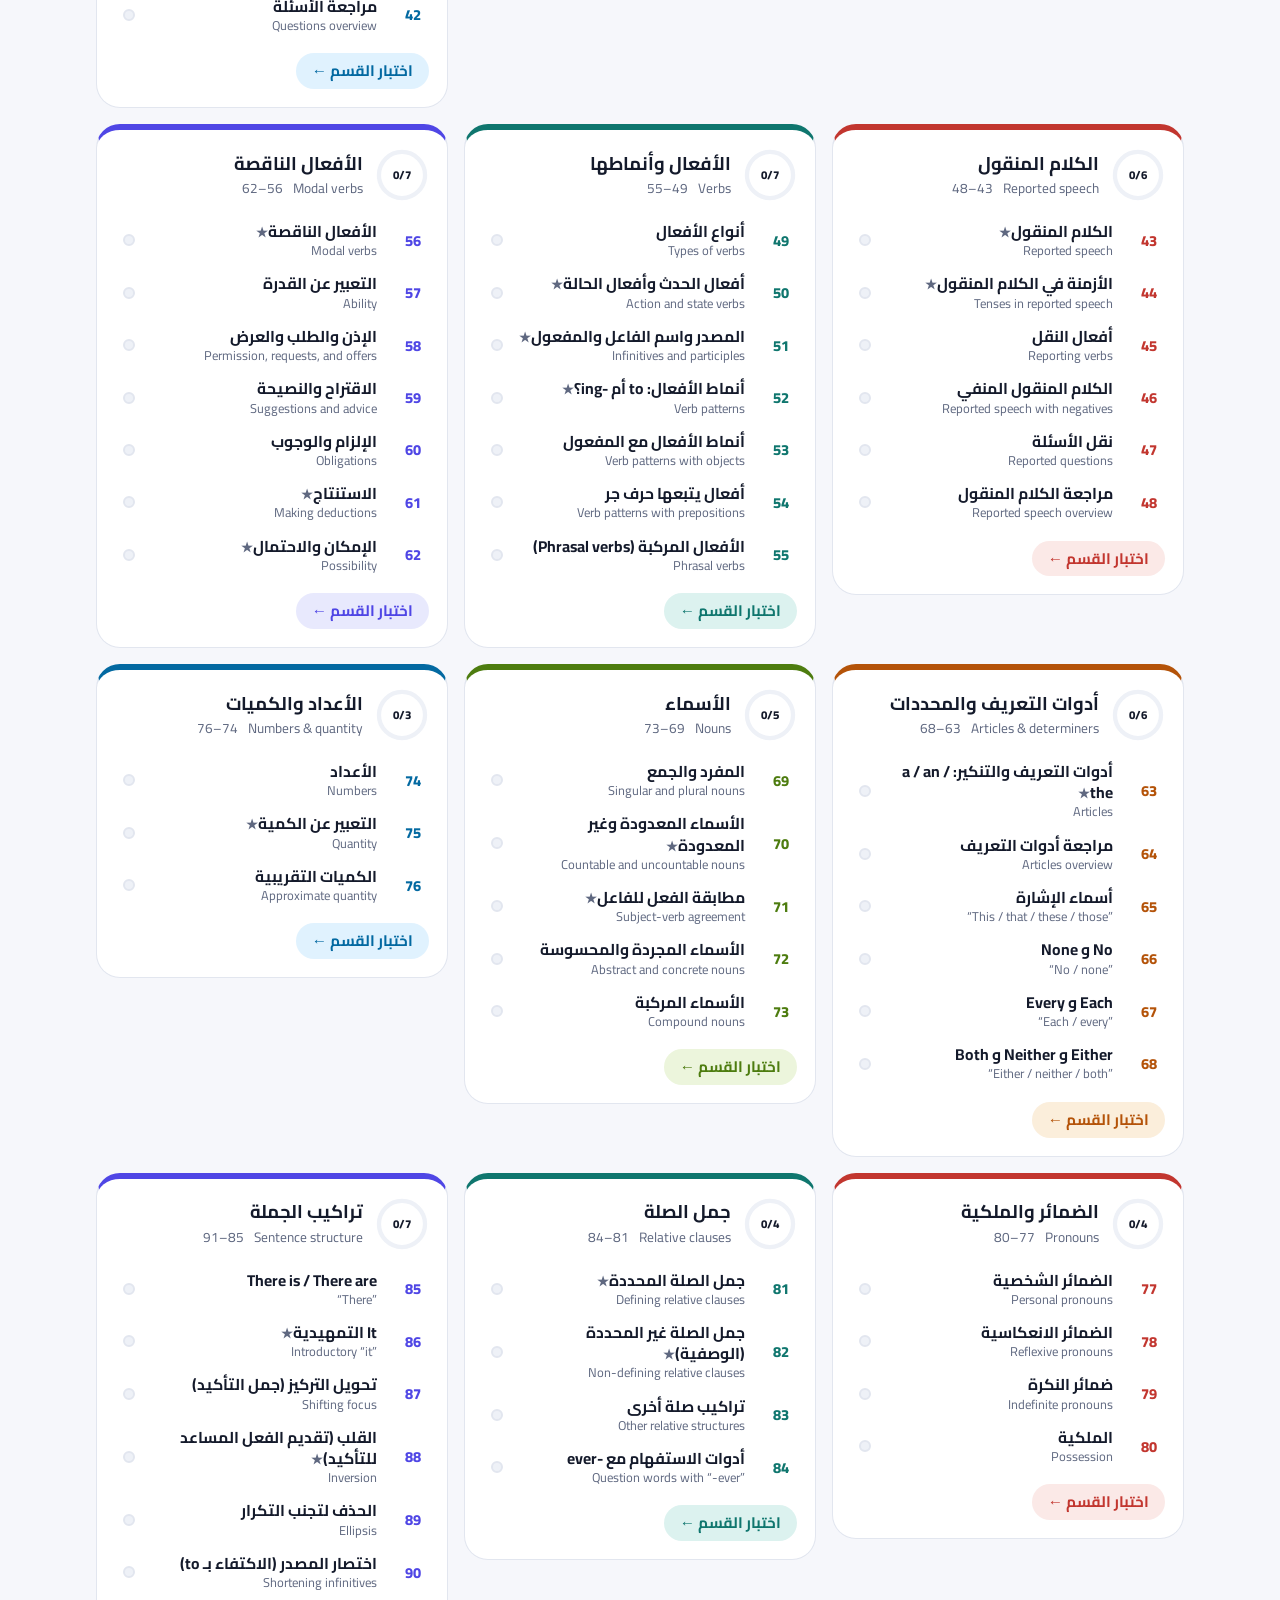
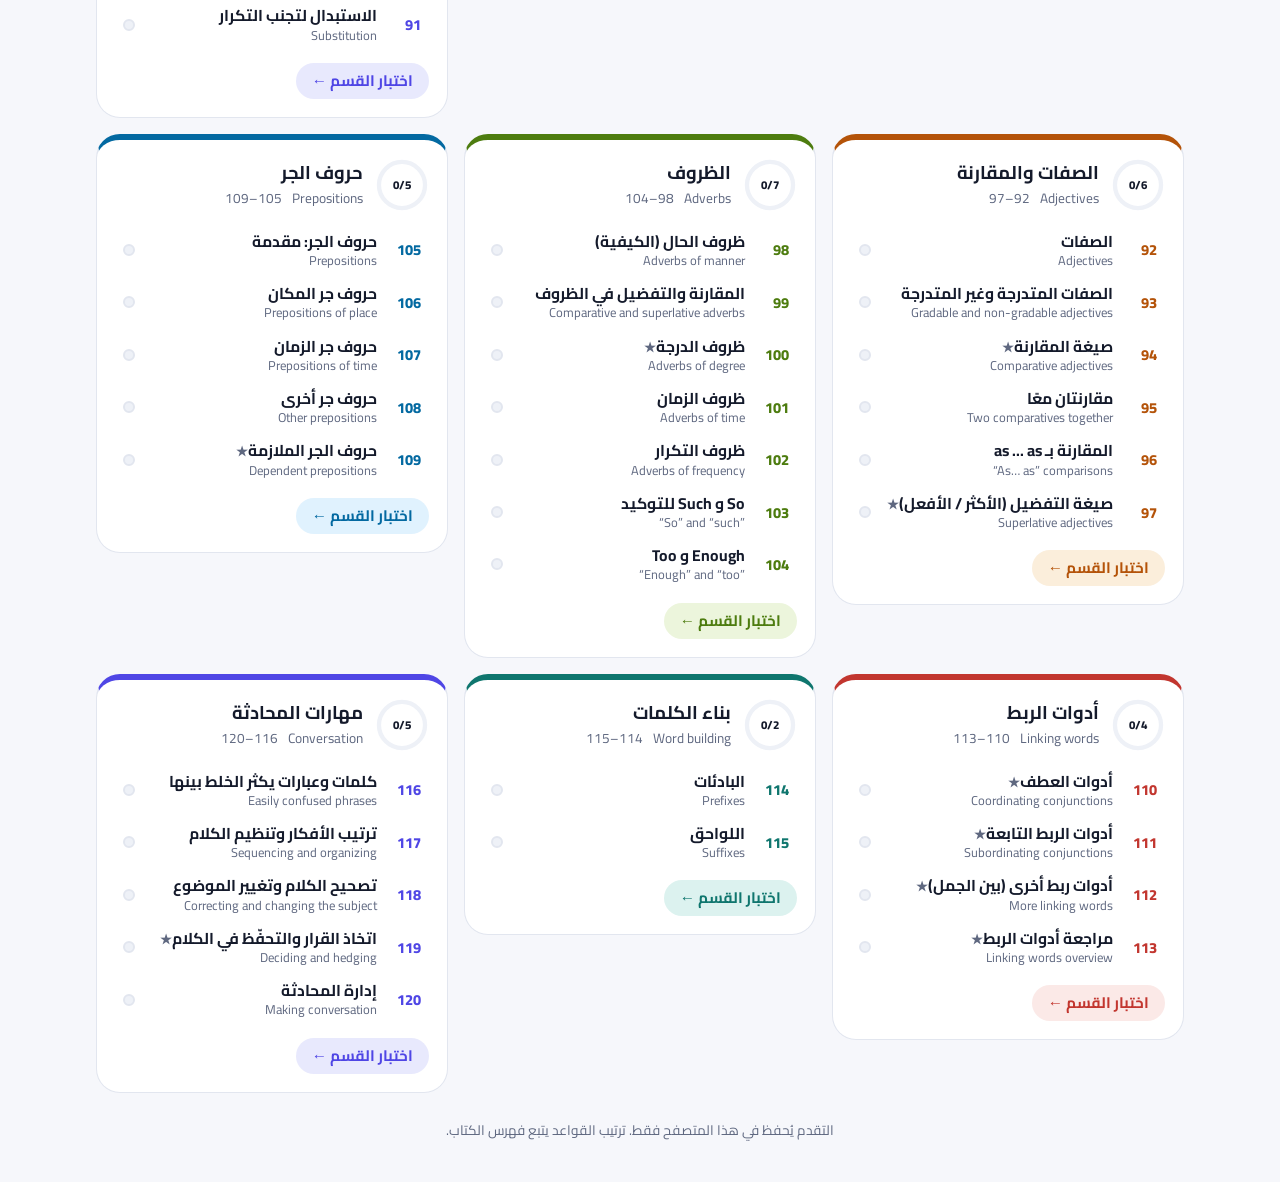
==== commit ad2101ef: "Add dark mode toggle Co-Authored-By: Claude Opus 5.5 <noreply@anthropic.com> Claude-Session: https:/" ====
--- a/index.html
+++ b/index.html
@@ -4,6 +4,7 @@
 <meta charset="utf-8">
 <meta name="viewport" content="width=device-width, initial-scale=1, viewport-fit=cover">
 <title>قواعد الإنجليزية خطوة بخطوة</title>
+<script>try{var t=localStorage.getItem("grammar-theme");if(t)document.documentElement.setAttribute("data-theme",t)}catch(e){}</script>
 <link rel="preconnect" href="https://fonts.googleapis.com">
 <link rel="preconnect" href="https://fonts.gstatic.com" crossorigin>
 <link rel="stylesheet" href="https://fonts.googleapis.com/css2?family=Cairo:wght@400;600;700;800&display=swap">
@@ -14,6 +15,7 @@
 <body class="c-red home-page">
 <main class="wrap">
   <header class="hero">
+    <div id="theme-slot"></div>
     <div>
       <p class="eyebrow">120 قاعدة · 21 قسمًا · نحو 1500 سؤال</p>
       <h1>قواعد الإنجليزية خطوة بخطوة</h1>
--- a/assets/site.css
+++ b/assets/site.css
@@ -150,7 +150,7 @@
 .v { color: var(--ok); }
 
 /* الجملة الكبيرة */
-.sentence { direction: ltr; display: flex; flex-wrap: wrap; align-items: center; justify-content: center; gap: 8px 10px; font-size: clamp(1.35rem, 4.6vw, 2.1rem); font-weight: 800; padding: 18px 6px; min-height: 96px; text-align: center; }
+.sentence { direction: ltr; display: block; font-size: clamp(1.35rem, 4.6vw, 2.1rem); font-weight: 800; padding: 18px 6px; min-height: 96px; text-align: center; line-height: 2.05; }
 .sentence .blk { padding: 5px 16px; border-radius: 16px; }
 .pop { display: inline-block; animation: pop .35s ease both; }
 @keyframes pop { from { transform: scale(0); } to { transform: scale(1); } }
@@ -200,7 +200,7 @@
 .formula { display: grid; gap: 12px; }
 .f-row { display: grid; gap: 6px; }
 .f-row .lab { font-size: .88rem; color: var(--muted); font-weight: 700; }
-.f-row .parts { direction: ltr; display: flex; flex-wrap: wrap; align-items: center; gap: 6px; font-size: 1.15rem; font-weight: 800; }
+.f-row .parts { direction: ltr; text-align: left; font-size: 1.15rem; font-weight: 800; line-height: 2.1; }
 .f-row + .f-row { border-top: 1px solid var(--line); padding-top: 12px; }
 
 /* المقارنة */
@@ -402,3 +402,31 @@
 
 .bot .btn { white-space: nowrap; }
 @media (max-width: 480px) { .ct-t { display: none; } .bot .btn { padding: 10px 18px; } }
+@media (max-width: 760px) {
+  .rg { grid-template-columns: repeat(2, minmax(0, 1fr)) !important; gap: 10px; }
+  .rg .rule { padding: 14px 10px; gap: 4px; }
+  .rg .rule .sym { font-size: 1.3rem; }
+  .rg .rule .pair { font-size: .98rem; }
+}
+@media (max-width: 600px) {
+  .tbl thead { display: none; }
+  .tbl, .tbl tbody, .tbl tr, .tbl td { display: block; width: 100%; }
+  .tbl tr { padding: 10px 0; border-bottom: 1px solid var(--line); }
+  .tbl tr:last-child { border-bottom: 0; }
+  .tbl td { border: 0; padding: 3px 0; text-align: right !important; direction: rtl !important; display: flex; gap: 10px; align-items: baseline; }
+  .tbl td::before { content: attr(data-l); flex: none; min-width: 74px; font-size: .8rem; color: var(--muted); font-weight: 700; }
+  .tbl td:first-child { font-size: 1.05rem; font-weight: 800; }
+  .tbl td:first-child::before { display: none; }
+  .tbl td > span, .tbl td { unicode-bidi: plaintext; }
+  .tbl td.hl { background: none; color: var(--accent); }
+}
+.trans .s[dir="rtl"], .line[dir="rtl"], .exi .s[dir="rtl"], .sentence[dir="rtl"] { direction: rtl; }
+
+/* زر الوضع الليلي */
+.theme-btn { flex: none; width: 38px; height: 38px; border-radius: 50%; border: 1.5px solid var(--line); background: var(--card); color: var(--ink); display: grid; place-items: center; cursor: pointer; padding: 0; }
+.theme-btn svg { width: 19px; height: 19px; }
+.theme-btn:hover { border-color: var(--accent); color: var(--accent); }
+.top-row .home { margin-inline-start: auto; }
+.top-row .theme-btn { margin-inline-start: 4px; }
+.hero { position: relative; }
+#theme-slot { position: absolute; top: 16px; left: 16px; }
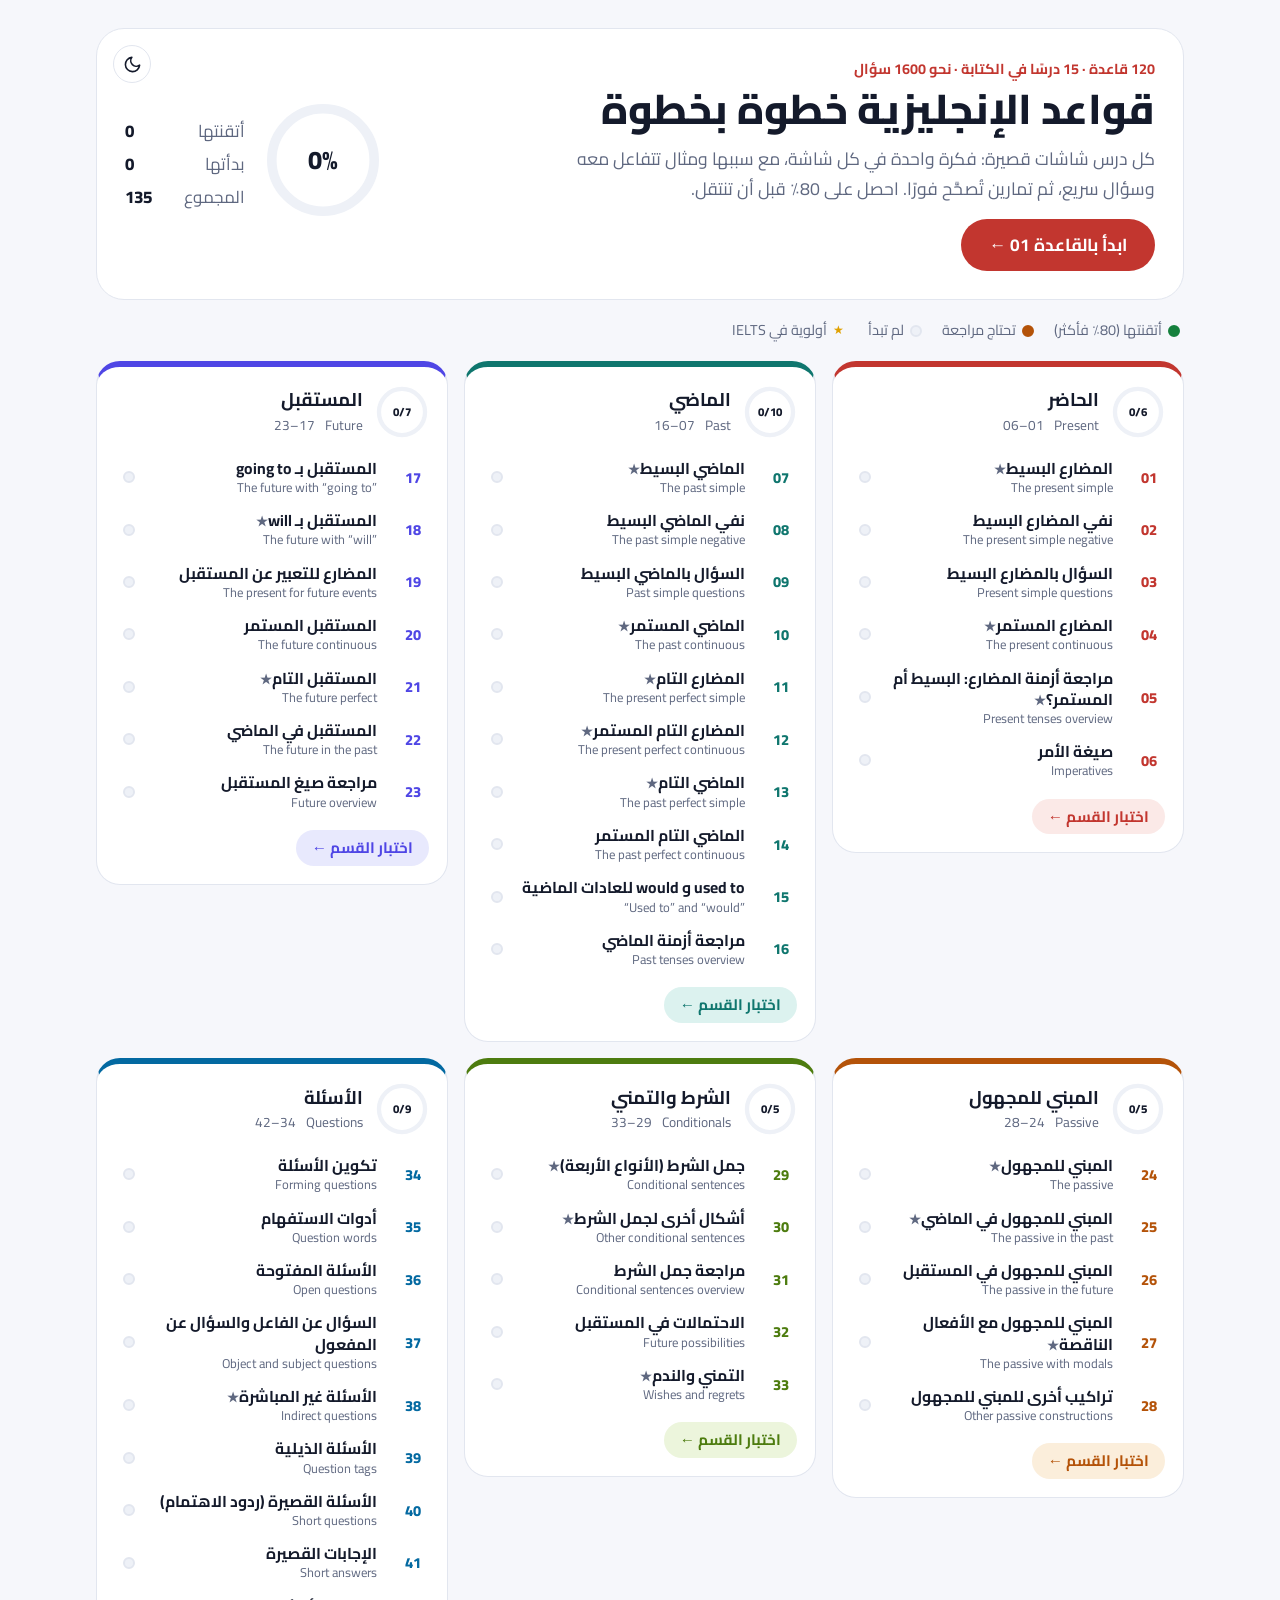
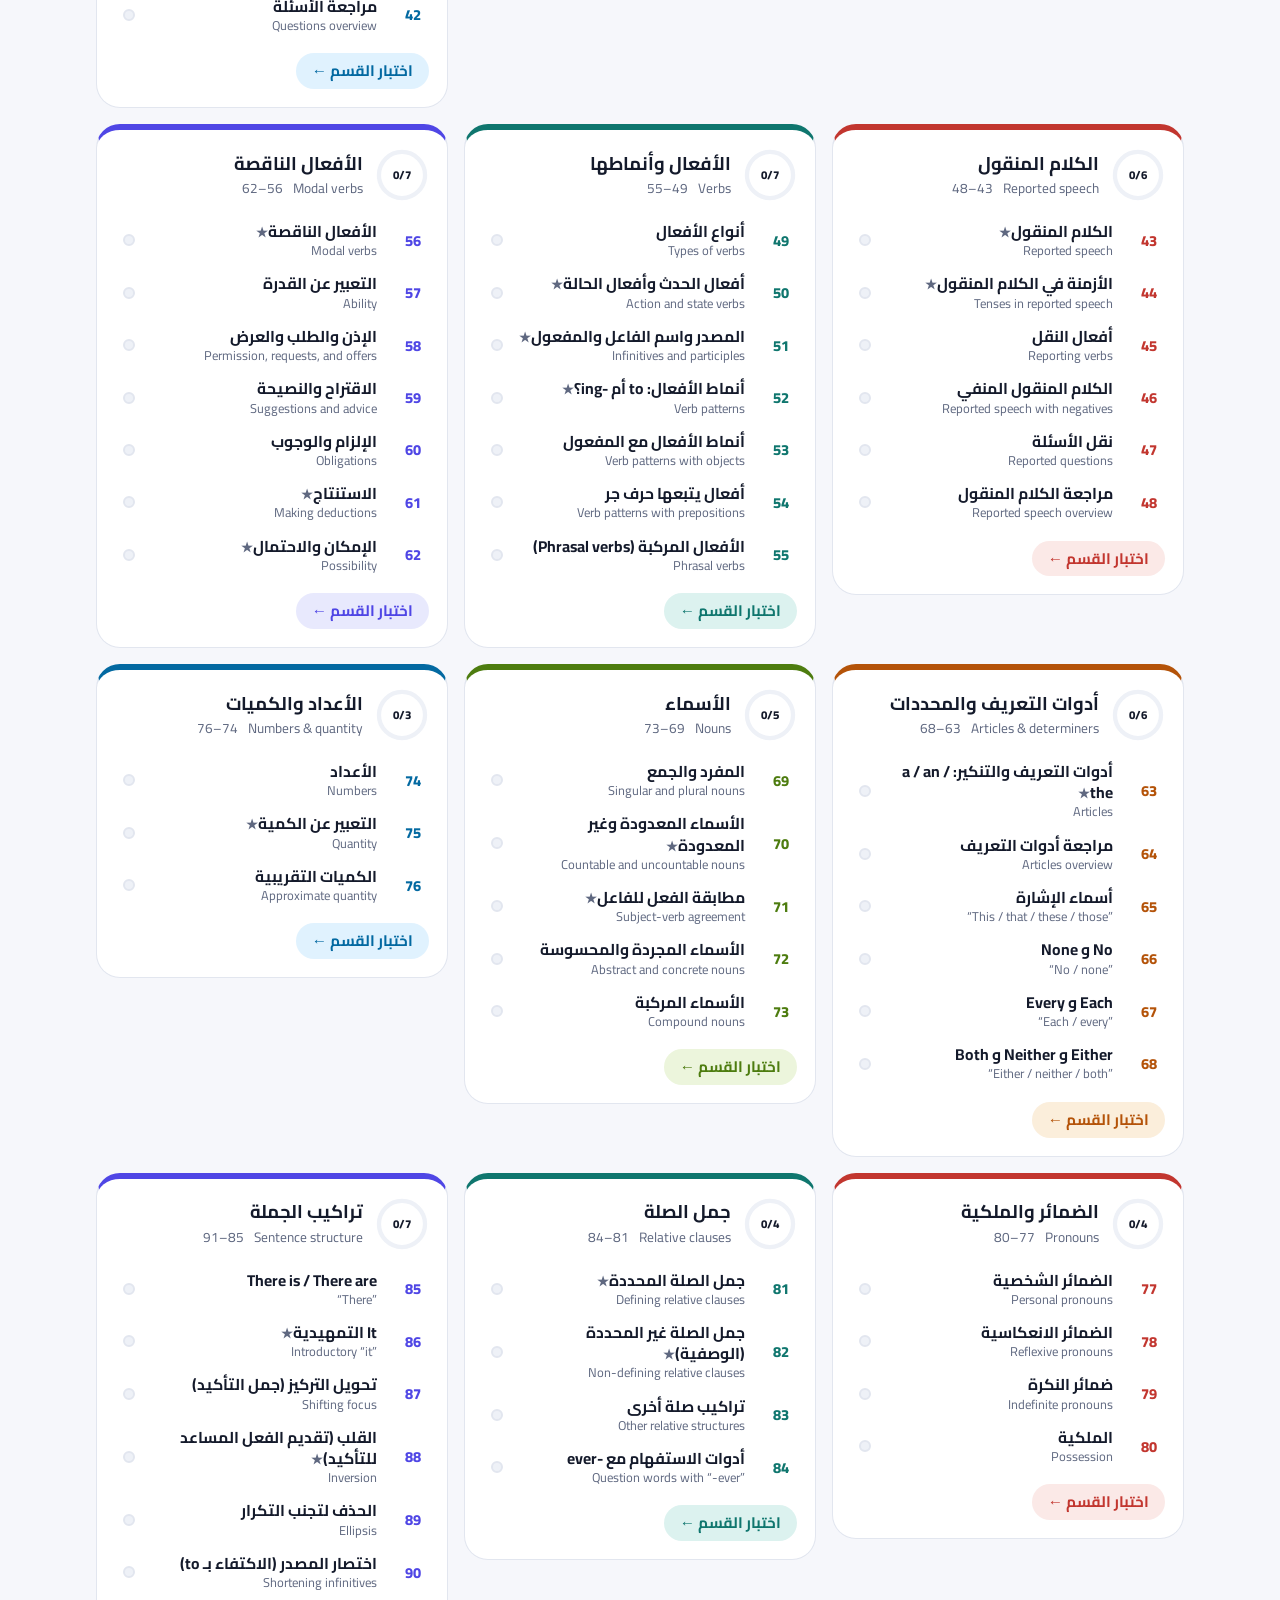
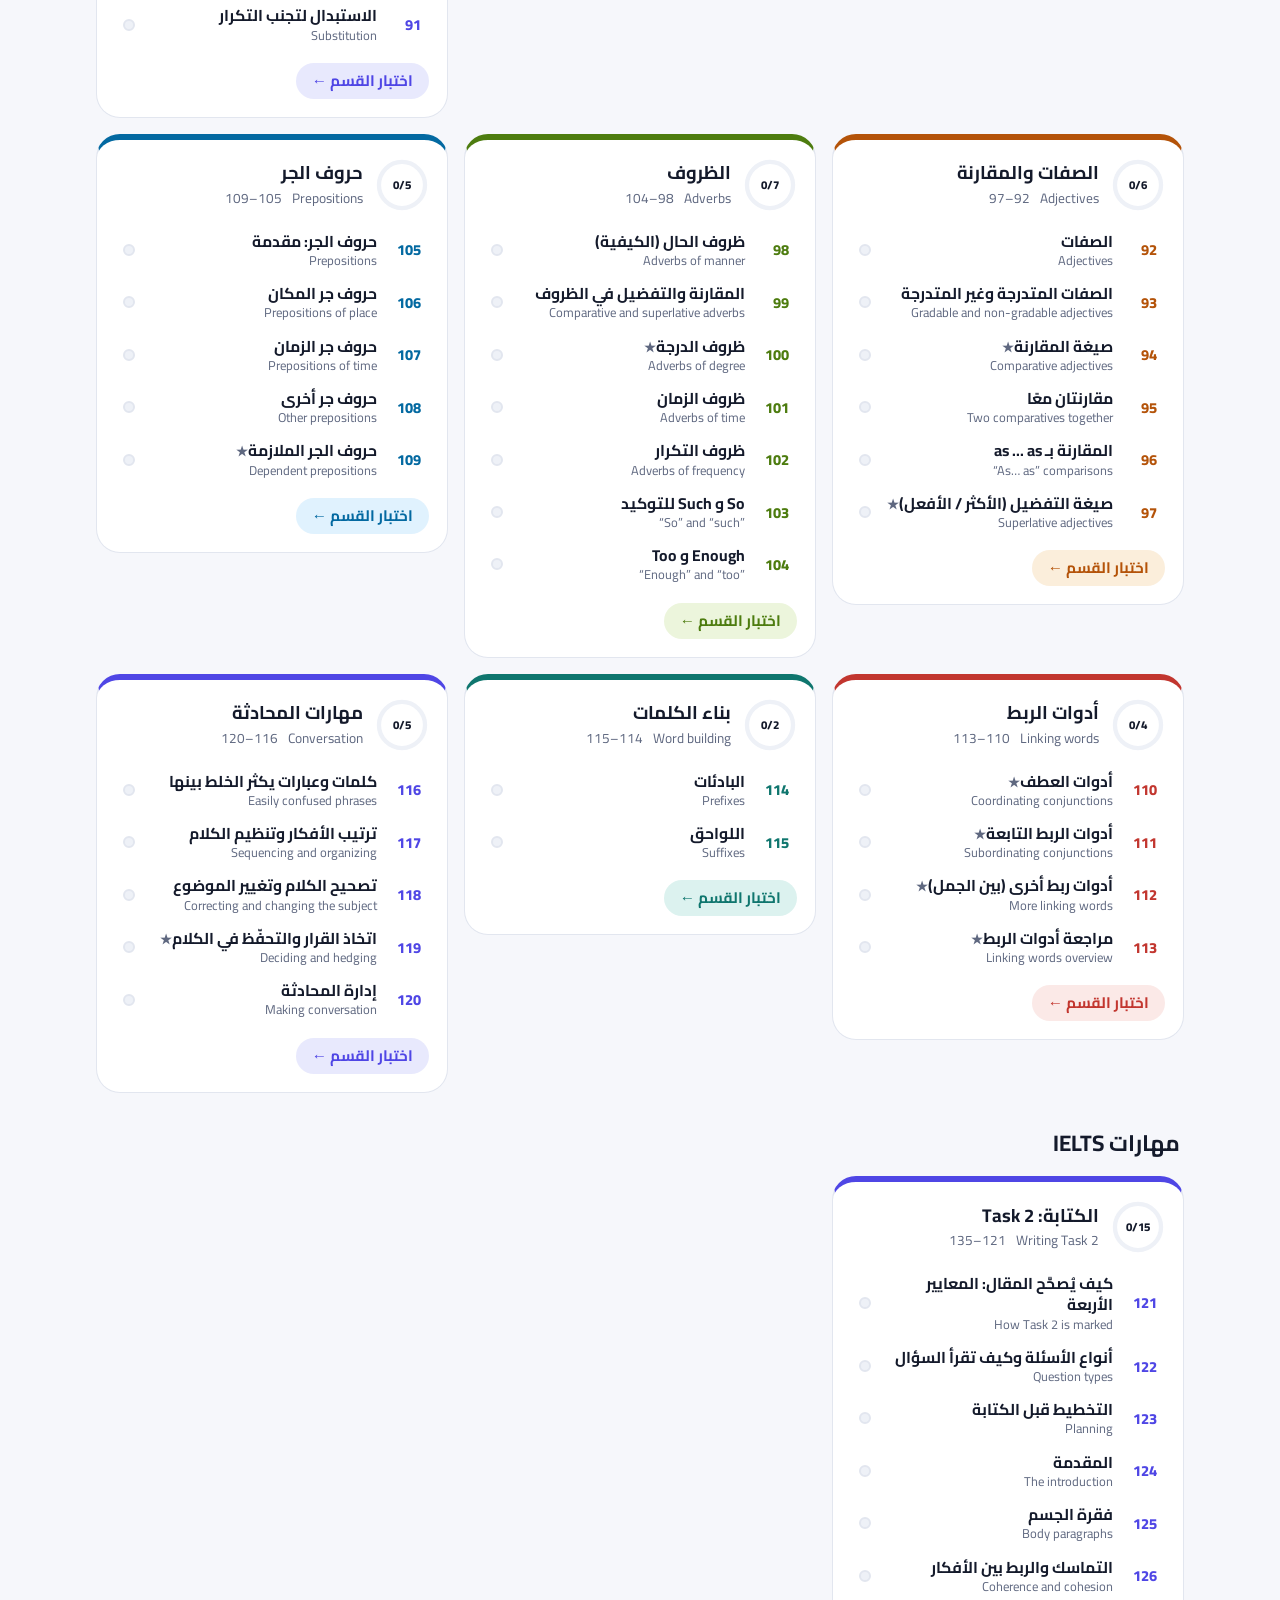
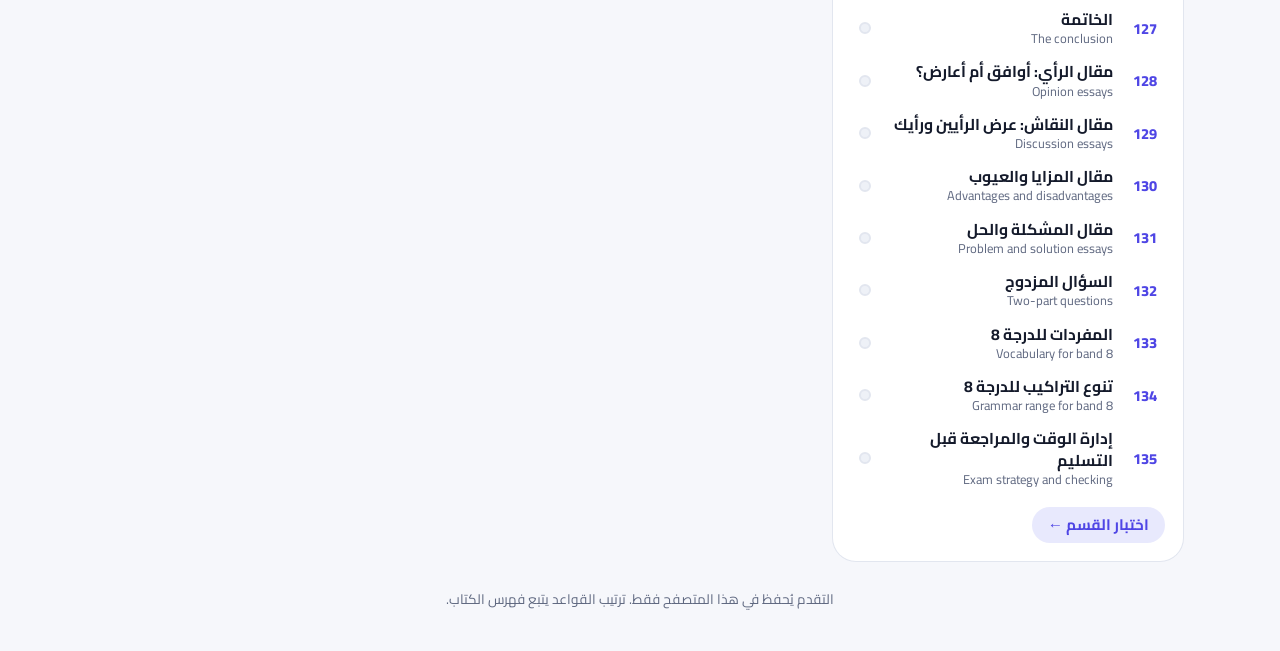
==== commit bbaf9a24: "Add Writing Task 2 section: 15 lessons with band-8 model essays Co-Authored-By: Claude Opus 5.5 <nor" ====
--- a/index.html
+++ b/index.html
@@ -17,17 +17,18 @@
   <header class="hero">
     <div id="theme-slot"></div>
     <div>
-      <p class="eyebrow">120 قاعدة · 21 قسمًا · نحو 1500 سؤال</p>
+      <p class="eyebrow">120 قاعدة · 15 درسًا في الكتابة · نحو 1600 سؤال</p>
       <h1>قواعد الإنجليزية خطوة بخطوة</h1>
       <p class="lead">كل درس شاشات قصيرة: فكرة واحدة في كل شاشة، مع سببها ومثال تتفاعل معه وسؤال سريع، ثم تمارين تُصحَّح فورًا. احصل على 80٪ قبل أن تنتقل.</p>
       <a id="continue-btn" class="btn big" href="unit.html#u1">ابدأ بالقاعدة 01 ←</a>
+      <a id="srs-link" class="srs-link" href="srs.html" hidden></a>
     </div>
     <div class="hero-stats">
       <div id="hero-ring" aria-label="نسبة الإتقان"></div>
       <dl class="stats">
         <div><dt>أتقنتها</dt><dd id="stat-done">0</dd></div>
         <div><dt>بدأتها</dt><dd id="stat-started">0</dd></div>
-        <div><dt>المجموع</dt><dd id="stat-total">120</dd></div>
+        <div><dt>المجموع</dt><dd id="stat-total">135</dd></div>
       </dl>
     </div>
   </header>
--- a/assets/site.css
+++ b/assets/site.css
@@ -430,3 +430,77 @@
 .top-row .theme-btn { margin-inline-start: 4px; }
 .hero { position: relative; }
 #theme-slot { position: absolute; top: 16px; left: 16px; }
+
+/* الأمثلة والفقرة */
+.tr-btn { justify-self: start; border: 0; background: var(--soft); color: var(--muted); border-radius: 99px; padding: 1px 12px; font: 700 .8rem var(--f); cursor: pointer; margin-top: 2px; }
+.tr-btn:hover { color: var(--accent); }
+.passage { display: grid; gap: 10px; border-inline-start: 5px solid var(--accent); }
+.pg-lab { font-size: .85rem; font-weight: 800; color: var(--accent); }
+.pg-en { direction: ltr; text-align: left; margin: 0; font-size: 1.12rem; line-height: 1.95; }
+.pg-en .t-s, .pg-en .t-v, .pg-en .t-a, .pg-en .t-k, .pg-en .t-n, .pg-en .t-q, .pg-en .t-o { padding: 0 2px; border-radius: 4px; background: color-mix(in srgb, currentColor 10%, transparent); }
+.pg-ar { margin: 0; color: var(--muted); }
+.pg-en .t-k { background: none; text-decoration: underline 2px; text-underline-offset: 5px; }
+
+/* طبّق على نفسك */
+.apply { display: grid; gap: 14px; }
+.ap { display: grid; gap: 10px; }
+.ap-n { font-size: .8rem; font-weight: 700; color: var(--accent); }
+.ap-p { margin: 0; font-weight: 600; line-height: 1.8; }
+.ap-use { display: grid; gap: 4px; background: var(--soft); border-radius: 14px; padding: 10px 12px; }
+.ap-use .s, .ap-model .s { text-align: left; direction: ltr; }
+.ap-ta { width: 100%; box-sizing: border-box; font: inherit; font-size: 1.05rem; line-height: 1.6; padding: 12px 14px; border-radius: 14px; border: 2px solid var(--line); background: var(--bg); color: var(--ink); resize: vertical; text-align: left; }
+.ap-ta:focus { outline: none; border-color: var(--accent); }
+.ap-btns { display: flex; gap: 8px; }
+.ap-res { display: grid; gap: 10px; }
+.ap-chk { list-style: none; margin: 0; padding: 0; display: grid; gap: 6px; }
+.ap-chk li { display: flex; gap: 8px; align-items: flex-start; padding: 8px 10px; border-radius: 12px; background: var(--soft); line-height: 1.7; }
+.ap-chk .ic { font-weight: 800; min-width: 1.2em; text-align: center; }
+.ap-chk li.y { background: var(--ok-soft); } .ap-chk li.y .ic { color: var(--ok); }
+.ap-chk li.n { background: var(--bad-soft); } .ap-chk li.n .ic { color: var(--bad); }
+.ap-chk li.m .ic { color: var(--muted); }
+.ap-model { display: grid; gap: 4px; border-inline-start: 4px solid var(--accent); padding: 6px 12px; }
+.ap-note { margin: 0; font-size: .8rem; color: var(--muted); }
+.ap-warn { color: var(--bad); font-weight: 600; }
+
+/* المراجعة المتباعدة */
+.srs-link { display: inline-flex; align-items: center; gap: 10px; margin-inline-start: 10px; padding: 10px 16px; border-radius: 999px; border: 2px solid var(--line); background: var(--soft); color: var(--ink); text-decoration: none; font-size: .95rem; vertical-align: middle; }
+.srs-link svg { width: 20px; height: 20px; color: var(--muted); flex: none; }
+.srs-link span { display: grid; line-height: 1.3; }
+.srs-link span b { font-size: .95rem; }
+.srs-link span { font-size: .82rem; color: var(--muted); }
+.srs-link.due { border-color: #0369a1; background: #e0f2fe; }
+.srs-link.due svg, .srs-link.due span { color: #0369a1; }
+:root[data-theme="dark"] .srs-link.due { border-color: #4cc3f5; background: #132d3d; }
+:root[data-theme="dark"] .srs-link.due svg, :root[data-theme="dark"] .srs-link.due span { color: #4cc3f5; }
+@media (prefers-color-scheme: dark) {
+  :root:not([data-theme="light"]) .srs-link.due { border-color: #4cc3f5; background: #132d3d; }
+  :root:not([data-theme="light"]) .srs-link.due svg, :root:not([data-theme="light"]) .srs-link.due span { color: #4cc3f5; }
+}
+.srs-link span b { color: var(--ink); }
+@media (max-width: 480px) { .srs-link { margin: 10px 0 0; } }
+.badge svg { width: 22px; height: 22px; }
+.srs-boxes { display: grid; grid-template-columns: repeat(5, 1fr); gap: 8px; }
+.srs-box { background: var(--card); border: 1px solid var(--line); border-radius: 16px; padding: 10px 6px; display: grid; justify-items: center; gap: 2px; text-align: center; }
+.srs-box b { font-size: 1.4rem; color: var(--accent); }
+.srs-box span { font-size: .75rem; color: var(--muted); }
+.srs-how summary { cursor: pointer; font-weight: 700; }
+.srs-how p { margin: 8px 0 0; line-height: 1.8; }
+.srs-cap { margin: 4px 0 0; font-size: .85rem; color: var(--muted); }
+
+/* الكتابة: مقال نموذجي */
+.essay { display: grid; gap: 12px; }
+.es-task { background: var(--soft); border-radius: 14px; padding: 10px 14px; display: grid; gap: 4px; }
+.es-task .lab { font-size: .8rem; font-weight: 800; color: var(--accent); }
+.es-task p { margin: 0; text-align: left; font-weight: 600; line-height: 1.7; font-style: italic; }
+.es-p { display: grid; gap: 6px; }
+.es-lab { font-size: .8rem; font-weight: 800; color: var(--muted); }
+.es-en { margin: 0; direction: ltr; text-align: left; line-height: 1.85; font-size: 1.04rem; }
+.es-en .t-k { text-decoration: underline; text-decoration-color: color-mix(in srgb, var(--accent) 55%, transparent); text-underline-offset: 3px; }
+.es-note { border-inline-start: 4px solid var(--accent); background: var(--accent-soft); border-radius: 0 12px 12px 0; padding: 8px 12px; line-height: 1.8; font-size: .95rem; }
+[dir="rtl"] .es-note, .es-note { border-radius: 12px; }
+.es-foot { display: flex; justify-content: space-between; align-items: center; gap: 10px; }
+.es-wc, .ap-wc { font-size: .82rem; color: var(--muted); font-weight: 700; }
+.ap-wc.ok { color: var(--ok); }
+.opts.long { display: grid; }
+.opt.long { border-radius: 16px; font-weight: 600; line-height: 1.6; padding: 10px 16px; }
+.sec-divider { grid-column: 1 / -1; margin: 18px 4px 0; font-size: 1.4rem; }
